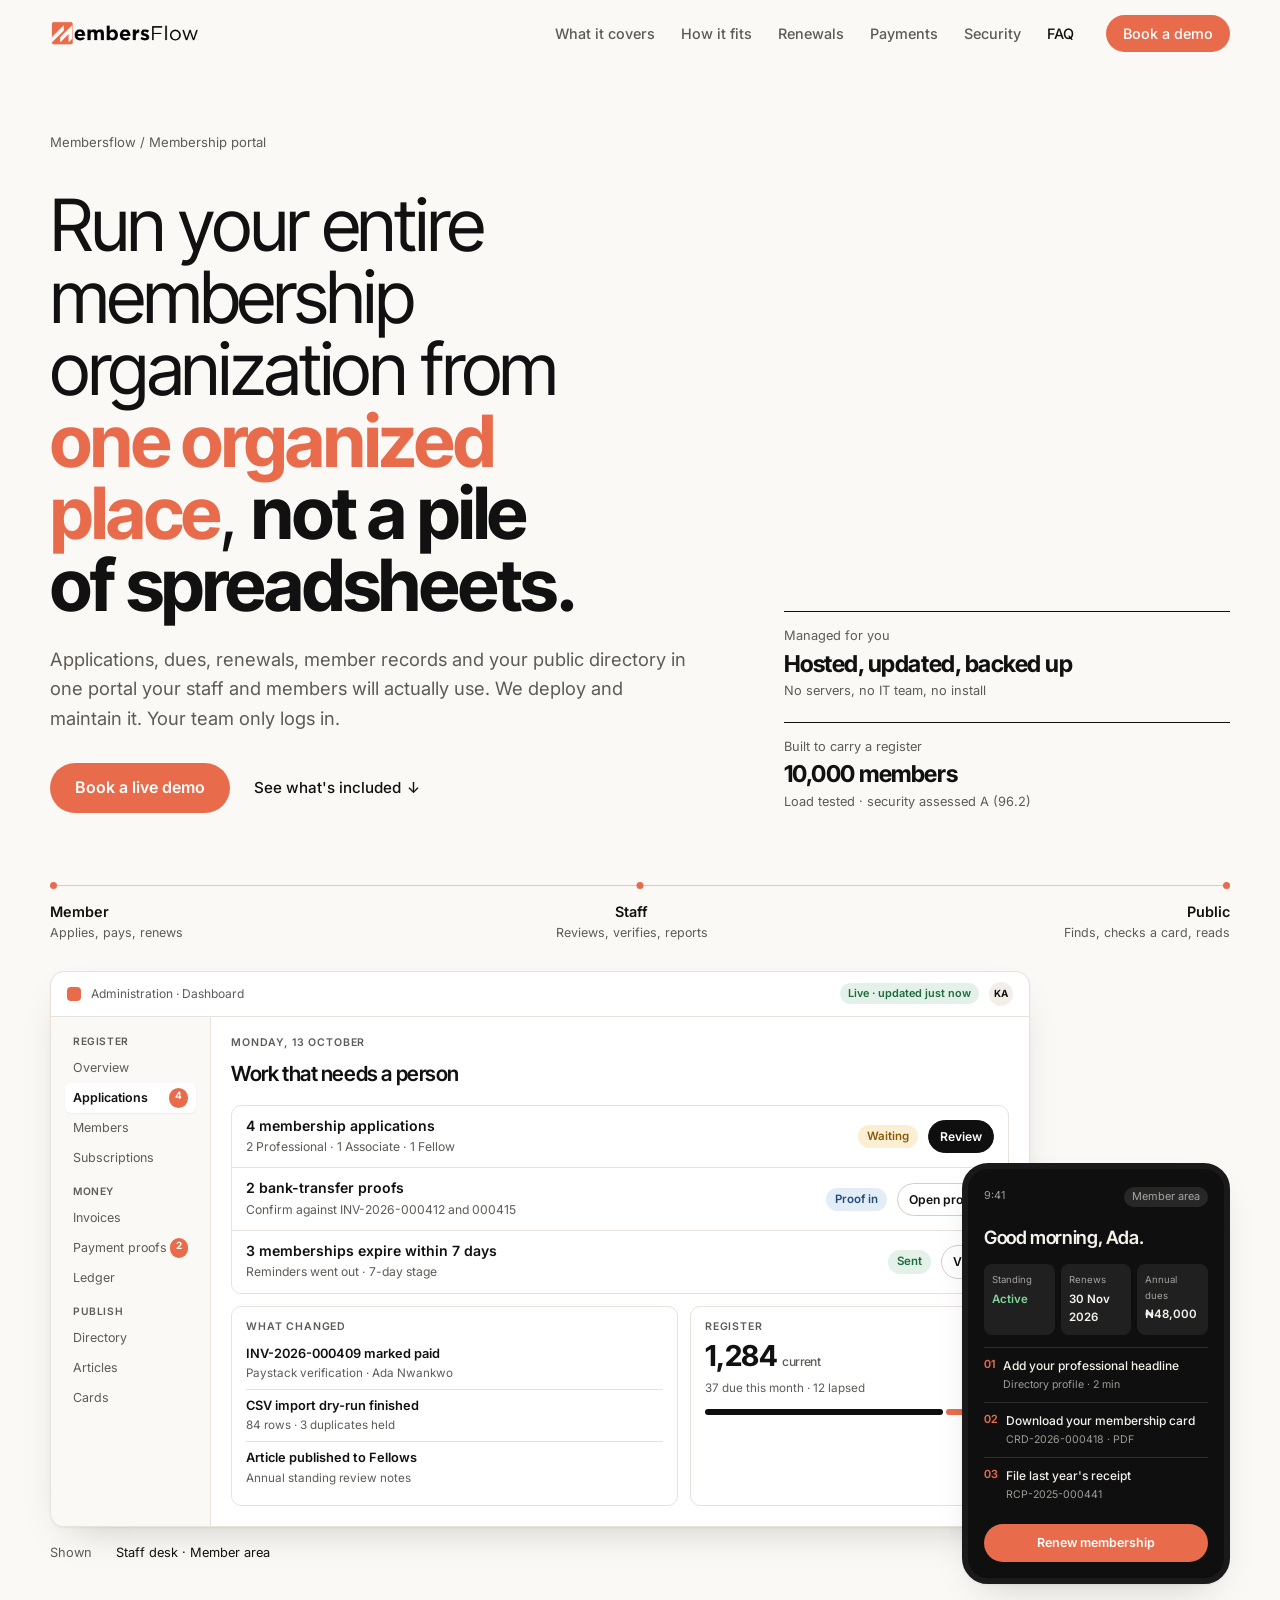
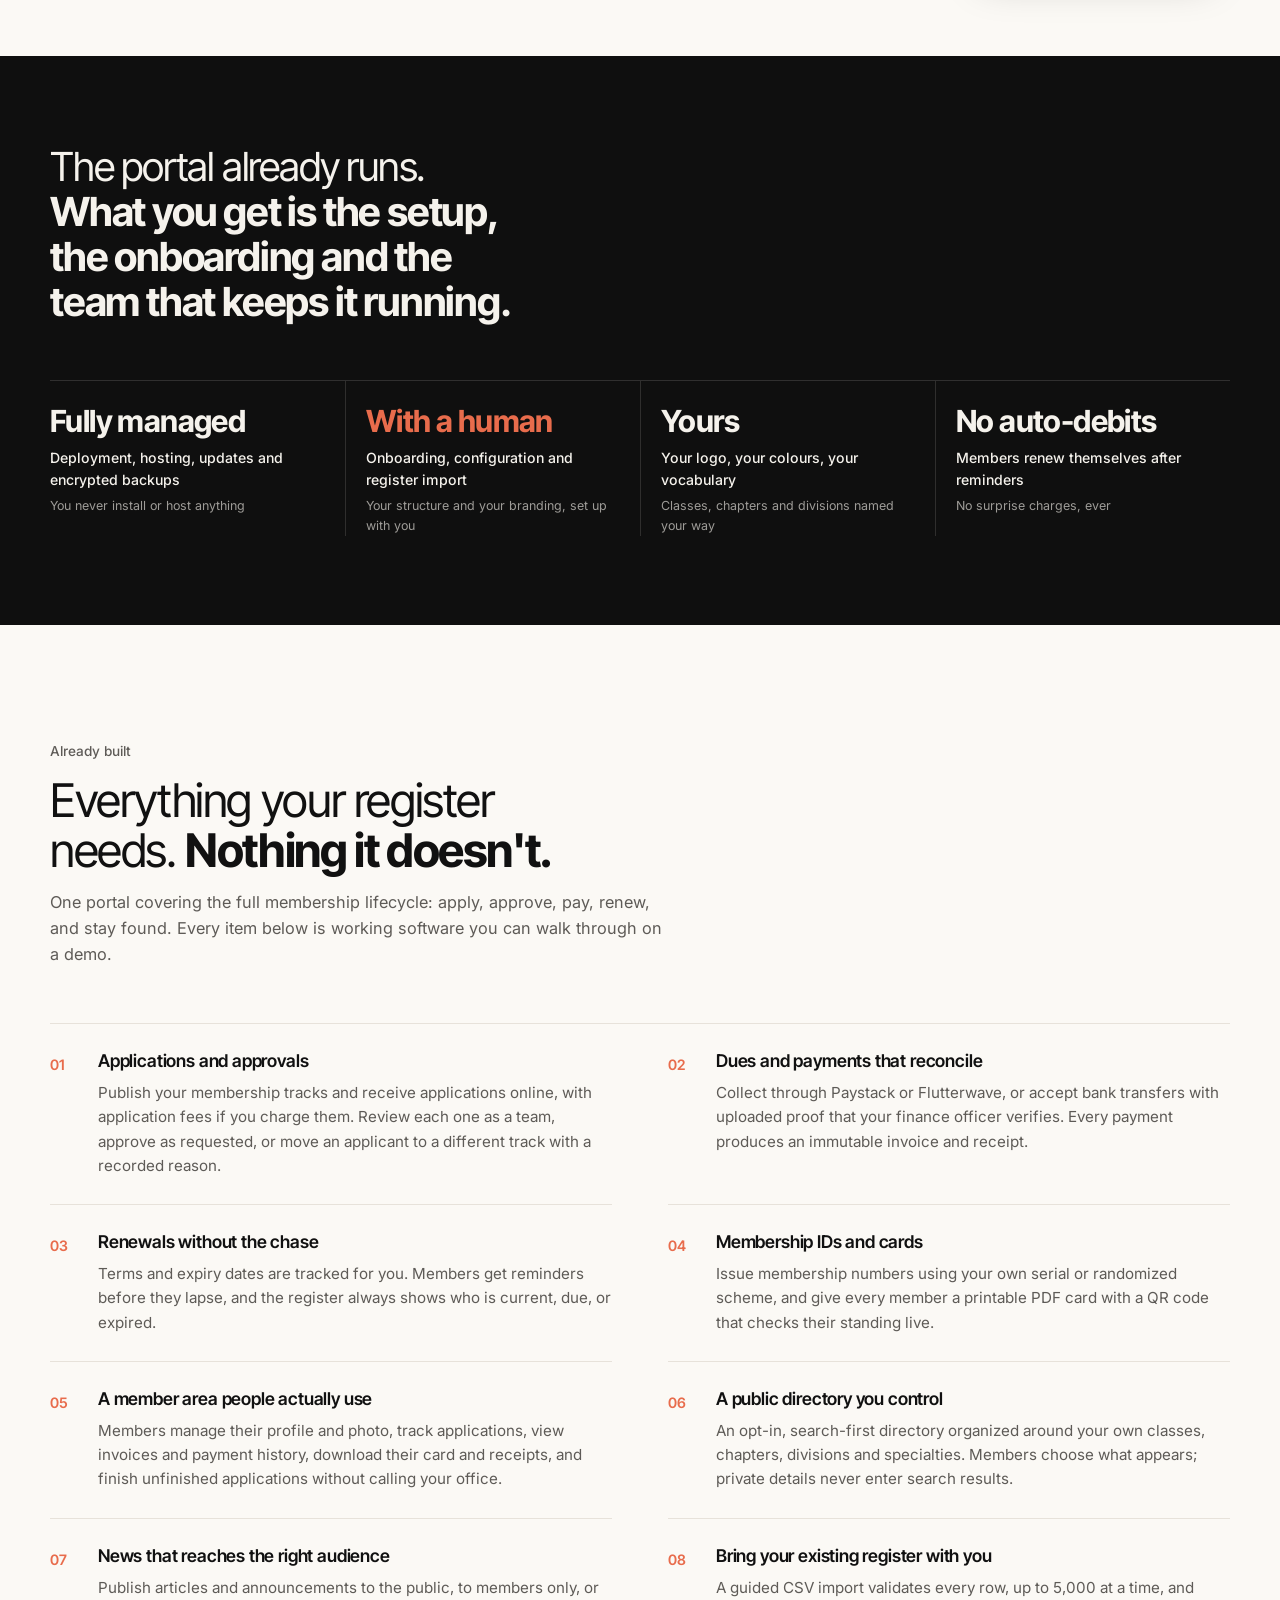
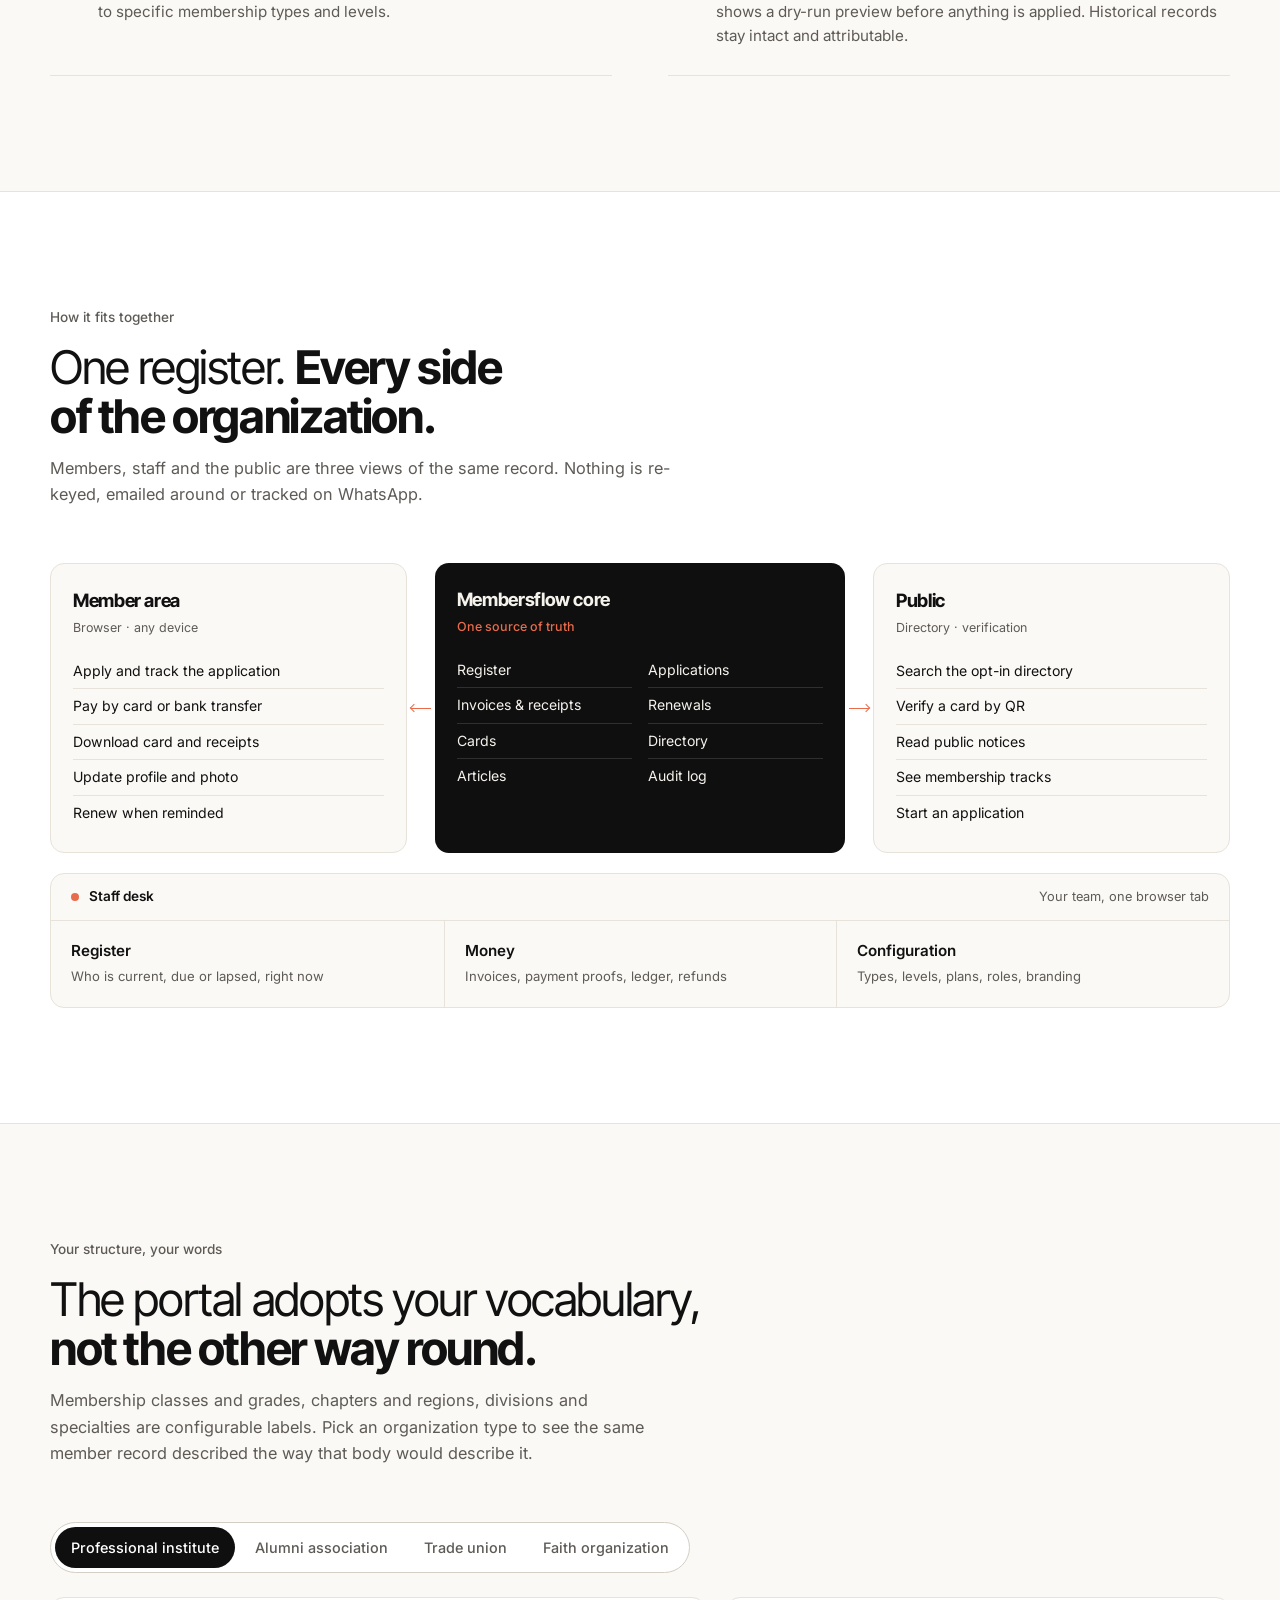
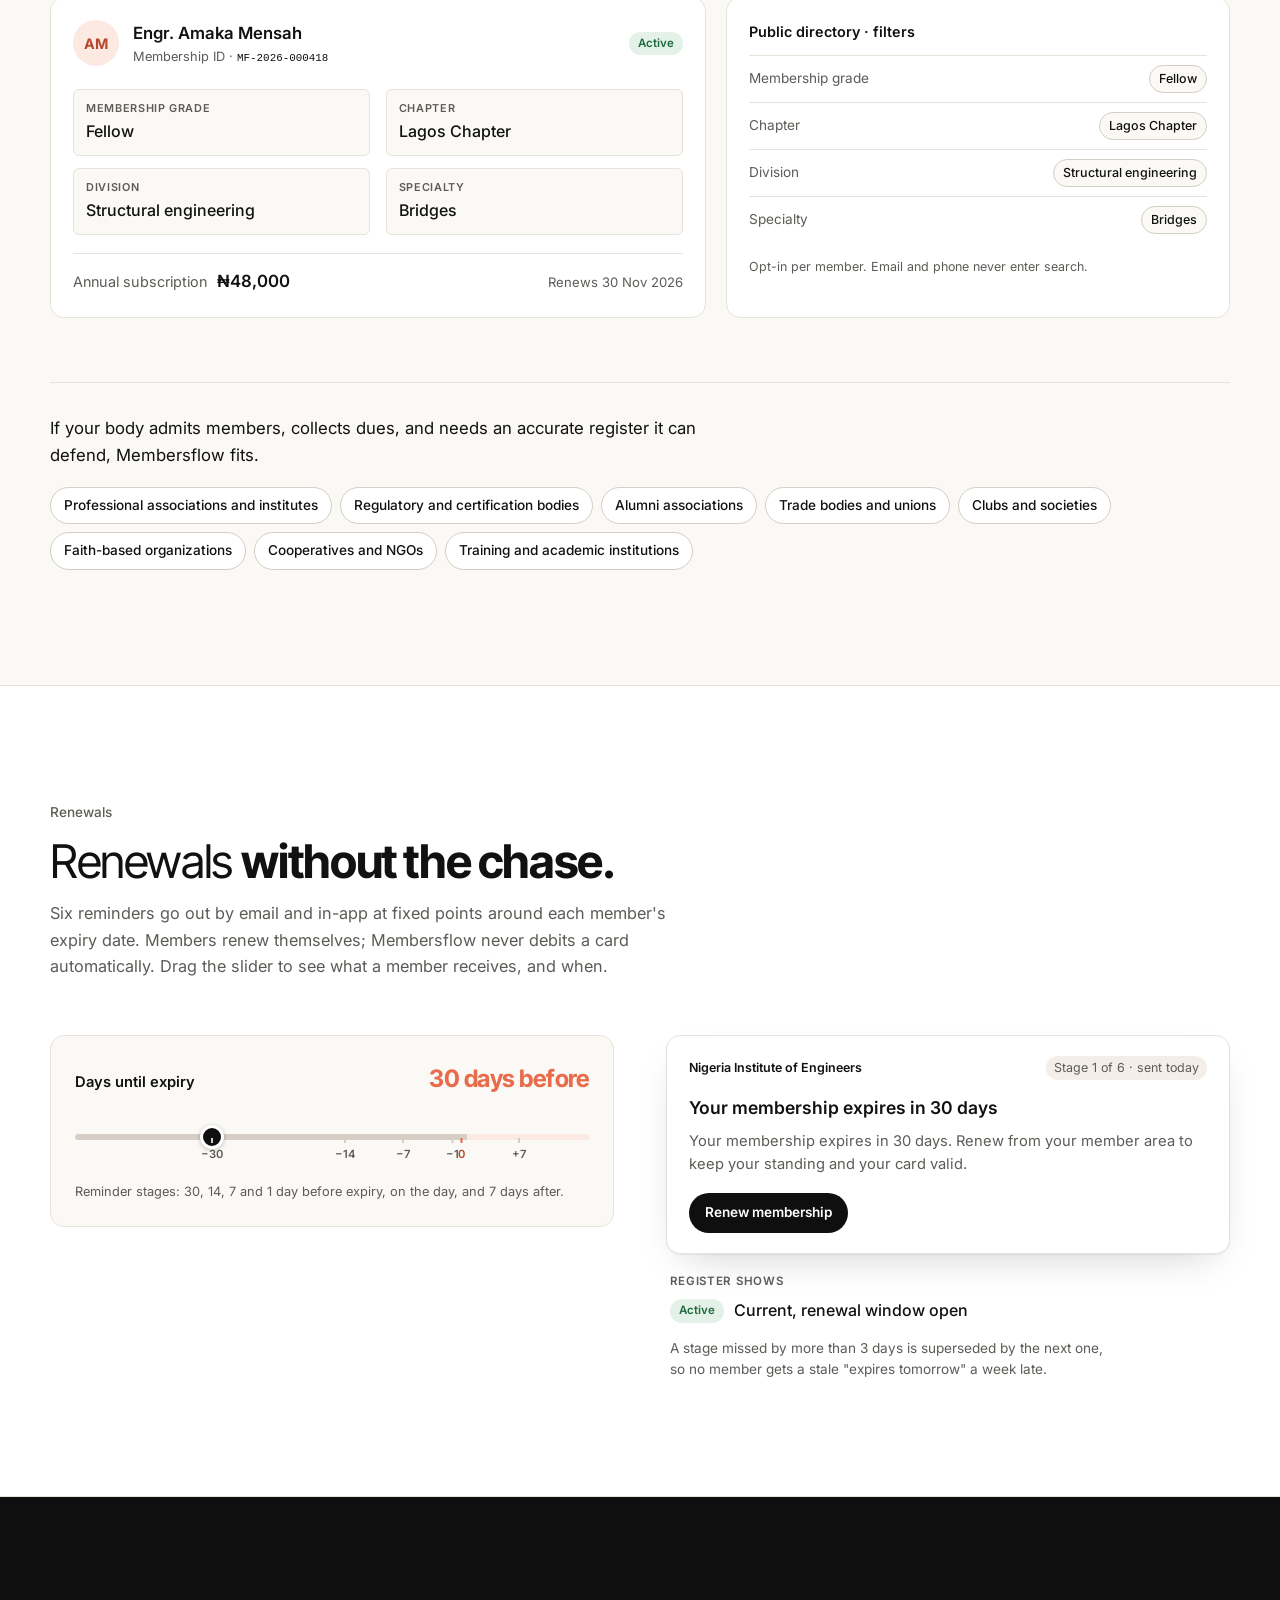
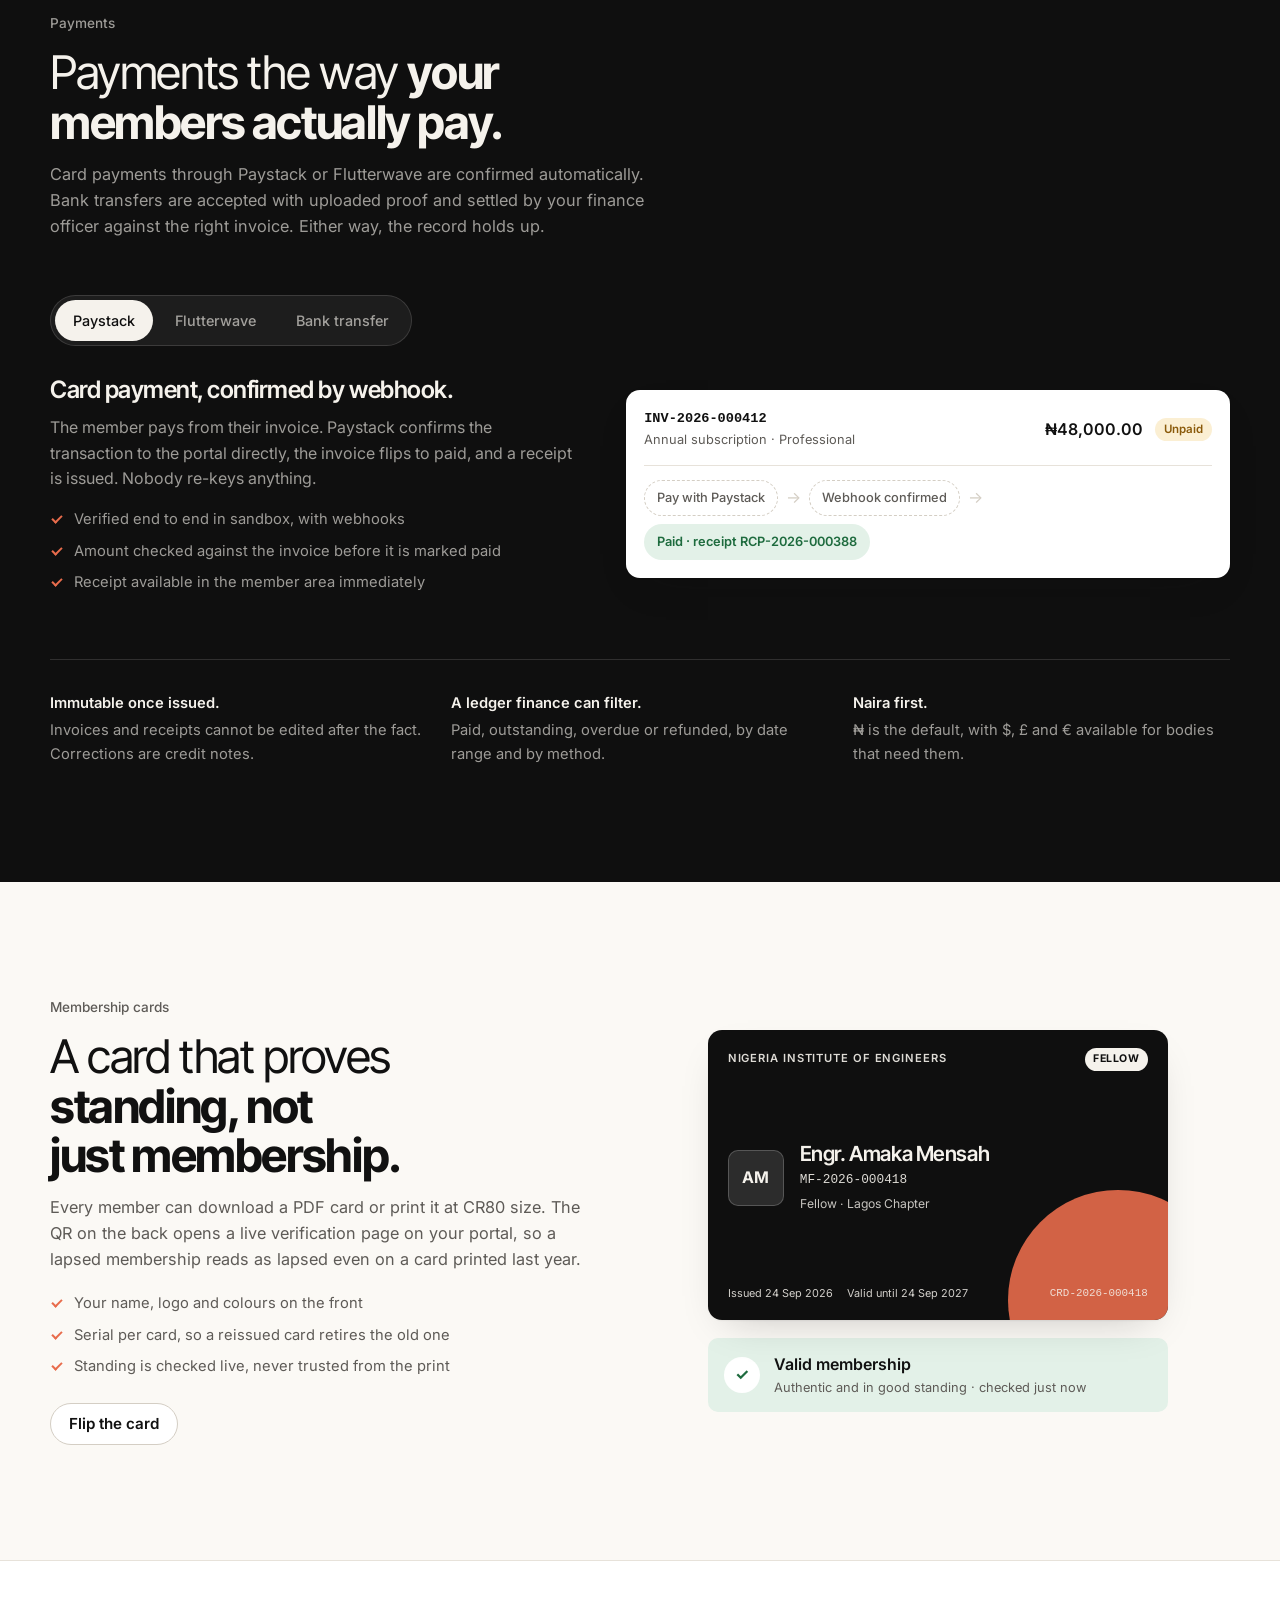
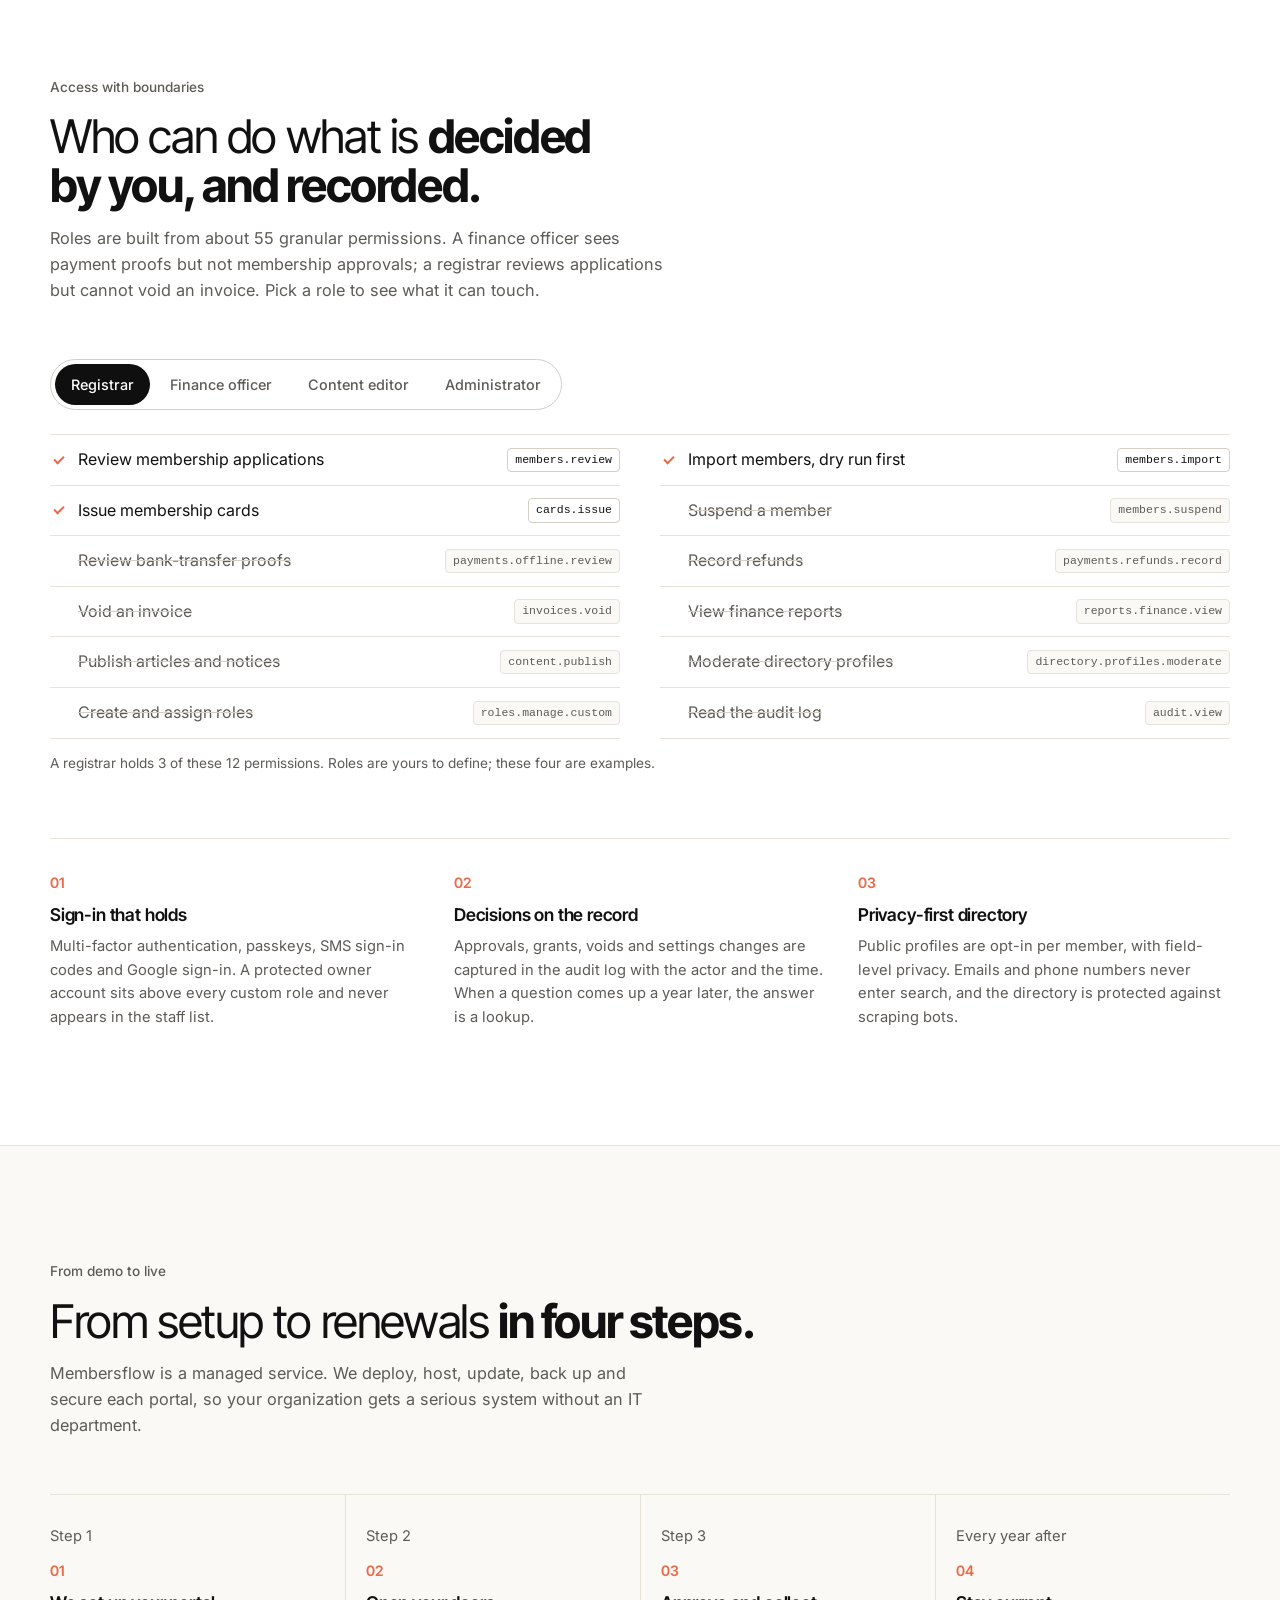
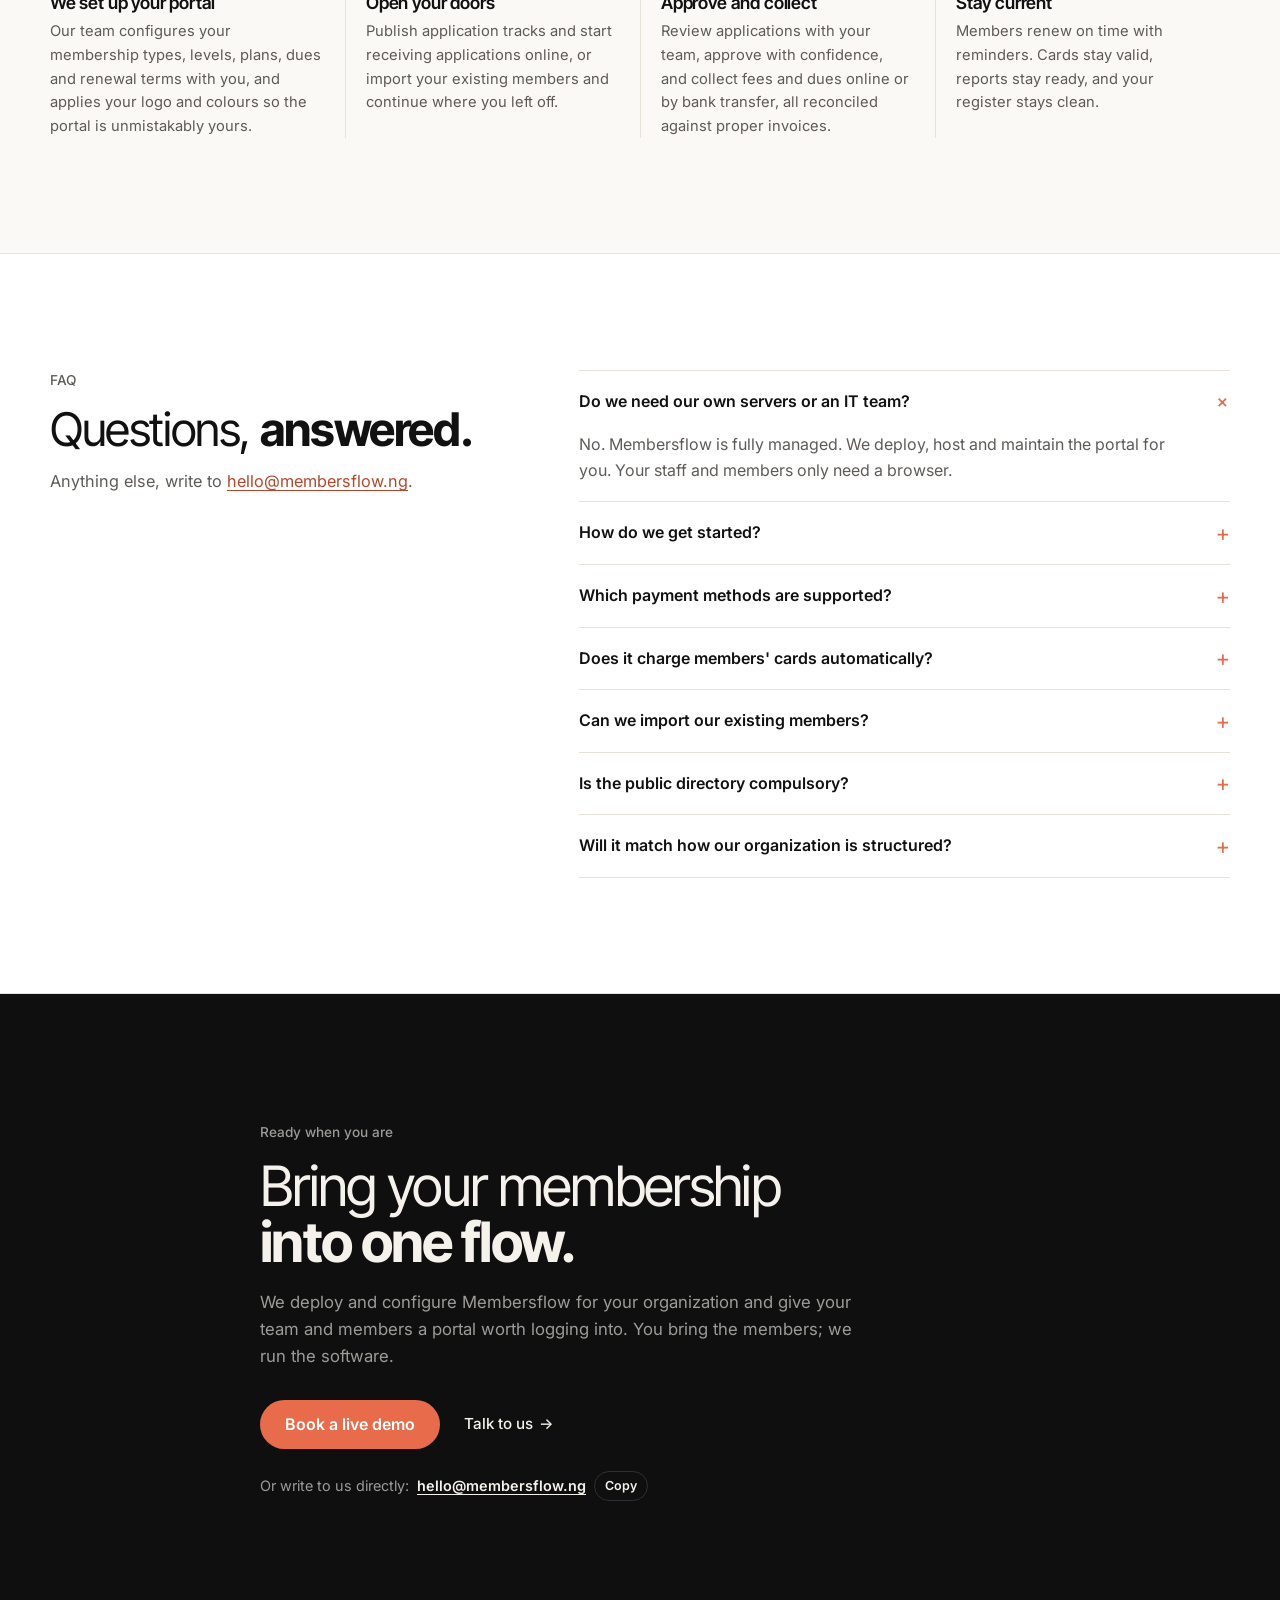
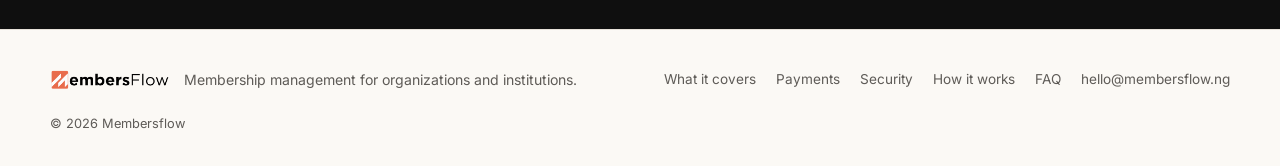
==== index.html @ 62a266e7 "Add SEO layer and fix the demo request contact Switch the contact address to hello@membersflow.ng to" ====
<!DOCTYPE html>
<html lang="en">
<head>
  <meta charset="UTF-8">
  <meta name="viewport" content="width=device-width, initial-scale=1.0">
  <title>Membersflow — Membership management for organizations and institutions</title>
  <meta name="description" content="Membersflow is a fully managed membership portal for professional associations and institutions: applications, dues, renewals, membership cards and a public directory in one place. We deploy and maintain it; your team only logs in.">
  <meta name="theme-color" content="#E86C4C">
  <link rel="canonical" href="https://www.membersflow.ng/">
  <meta name="robots" content="index, follow, max-image-preview:large">

  <meta property="og:type" content="website">
  <meta property="og:site_name" content="Membersflow">
  <meta property="og:locale" content="en_NG">
  <meta property="og:url" content="https://www.membersflow.ng/">
  <meta property="og:title" content="Membersflow — Run your entire membership organization from one organized place">
  <meta property="og:description" content="A fully managed membership portal for associations and institutions: applications, dues, renewals, membership cards and a public directory. We deploy and maintain it; your team only logs in.">
  <meta property="og:image" content="https://www.membersflow.ng/assets/og-image.png">
  <meta property="og:image:width" content="1200">
  <meta property="og:image:height" content="630">
  <meta property="og:image:alt" content="Membersflow — membership management for organizations and institutions">
  <meta name="twitter:card" content="summary_large_image">
  <meta name="twitter:title" content="Membersflow — Run your entire membership organization from one organized place">
  <meta name="twitter:description" content="A fully managed membership portal for associations and institutions: applications, dues, renewals, membership cards and a public directory.">
  <meta name="twitter:image" content="https://www.membersflow.ng/assets/og-image.png">

  <link rel="icon" href="assets/favicon.png" type="image/png">
  <link rel="apple-touch-icon" href="assets/apple-touch-icon.png">
  <link rel="manifest" href="site.webmanifest">

  <script type="application/ld+json">
  {
    "@context": "https://schema.org",
    "@graph": [
      {
        "@type": "Organization",
        "@id": "https://www.membersflow.ng/#organization",
        "name": "Membersflow",
        "url": "https://www.membersflow.ng/",
        "logo": "https://www.membersflow.ng/assets/img/logo-dark.png",
        "email": "hello@membersflow.ng",
        "areaServed": "NG"
      },
      {
        "@type": "WebSite",
        "@id": "https://www.membersflow.ng/#website",
        "url": "https://www.membersflow.ng/",
        "name": "Membersflow",
        "publisher": { "@id": "https://www.membersflow.ng/#organization" }
      },
      {
        "@type": "SoftwareApplication",
        "name": "Membersflow",
        "url": "https://www.membersflow.ng/",
        "applicationCategory": "BusinessApplication",
        "operatingSystem": "Web",
        "description": "A fully managed membership portal for professional associations and institutions: applications and approvals, dues and payments through Paystack, Flutterwave or bank transfer, renewal reminders, printable membership cards with QR verification, and an opt-in public directory.",
        "provider": { "@id": "https://www.membersflow.ng/#organization" },
        "featureList": [
          "Online membership applications and approvals",
          "Dues and payments via Paystack, Flutterwave or verified bank transfer",
          "Immutable invoices and receipts",
          "Renewal reminders at six stages",
          "Printable membership cards with live QR verification",
          "Opt-in public member directory",
          "Role-based access with audit log",
          "CSV import with dry-run preview"
        ]
      },
      {
        "@type": "FAQPage",
        "mainEntity": [
          { "@type": "Question", "name": "Do we need our own servers or an IT team?", "acceptedAnswer": { "@type": "Answer", "text": "No. Membersflow is fully managed. We deploy, host and maintain the portal for you. Your staff and members only need a browser." } },
          { "@type": "Question", "name": "How do we get started?", "acceptedAnswer": { "@type": "Answer", "text": "Book a demo. We walk you through the portal, then configure your membership structure, branding and payment setup, and import your existing register as part of onboarding." } },
          { "@type": "Question", "name": "Which payment methods are supported?", "acceptedAnswer": { "@type": "Answer", "text": "Paystack and Flutterwave for online card payments, plus bank transfer with uploaded proof that your finance team verifies and settles. Manual payments can also be recorded." } },
          { "@type": "Question", "name": "Does it charge members' cards automatically?", "acceptedAnswer": { "@type": "Answer", "text": "No. Renewal is manual by design: members receive reminders and renew themselves. There are no surprise debits." } },
          { "@type": "Question", "name": "Can we import our existing members?", "acceptedAnswer": { "@type": "Answer", "text": "Yes. A guided CSV import validates every row and shows a dry-run preview before anything is applied to your register." } },
          { "@type": "Question", "name": "Is the public directory compulsory?", "acceptedAnswer": { "@type": "Answer", "text": "No. Publication is opt-in per member and configurable by the organization. Many bodies run entirely without a public directory." } },
          { "@type": "Question", "name": "Will it match how our organization is structured?", "acceptedAnswer": { "@type": "Answer", "text": "Yes. Membership classes and grades, chapters and regions, divisions and specialties are all configurable. The system adopts your vocabulary." } }
        ]
      }
    ]
  }
  </script>
  <link rel="preconnect" href="https://fonts.googleapis.com">
  <link rel="preconnect" href="https://fonts.gstatic.com" crossorigin>
  <link href="https://fonts.googleapis.com/css2?family=Inter+Tight:wght@400;500;600;700&family=Inter:wght@400;500;600&display=swap" rel="stylesheet">
  <link rel="stylesheet" href="css/style.css?v=2">
</head>
<body>
  <a class="skip-link" href="#main">Skip to content</a>

  <header class="nav" id="nav">
    <div class="container nav-inner">
      <a class="brand" href="#top" aria-label="Membersflow home">
        <img class="brand-logo" src="assets/img/logo-dark.png" width="150" height="45" alt="Membersflow">
      </a>

      <nav class="nav-links" id="nav-links" aria-label="Primary">
        <a href="#coverage">What it covers</a>
        <a href="#system">How it fits</a>
        <a href="#renewals">Renewals</a>
        <a href="#payments">Payments</a>
        <a href="#access">Security</a>
        <a href="#faq">FAQ</a>
        <a class="btn btn-primary btn-nav js-demo" href="mailto:hello@membersflow.ng?subject=Membersflow%20demo%20request">Book a demo</a>
      </nav>

      <button class="nav-toggle" id="nav-toggle" aria-expanded="false" aria-controls="nav-links" aria-label="Open menu">
        <span></span><span></span>
      </button>
    </div>
  </header>

  <main id="main">

    <!-- ============================== HERO ============================== -->
    <section class="hero" id="top">
      <div class="container">
        <p class="crumb">Membersflow / Membership portal</p>

        <div class="hero-grid">
          <div class="hero-copy">
            <h1 class="display">Run your entire membership organization from <em>one organized place</em>, <strong>not a pile of spreadsheets.</strong></h1>
            <p class="lede">Applications, dues, renewals, member records and your public directory in one portal your staff and members will actually use. We deploy and maintain it. Your team only logs in.</p>
            <div class="hero-actions">
              <a class="btn btn-primary btn-lg js-demo" href="mailto:hello@membersflow.ng?subject=Membersflow%20demo%20request">Book a live demo</a>
              <a class="link-arrow" href="#coverage">See what's included <span aria-hidden="true">↓</span></a>
            </div>
          </div>

          <dl class="hero-stats">
            <div>
              <dt>Managed for you</dt>
              <dd>Hosted, updated, backed up</dd>
              <p>No servers, no IT team, no install</p>
            </div>
            <div>
              <dt>Built to carry a register</dt>
              <dd>10,000 members</dd>
              <p>Load tested · security assessed A (96.2)</p>
            </div>
          </dl>
        </div>

        <ul class="rail" aria-label="Who uses the portal">
          <li><span>Member</span><small>Applies, pays, renews</small></li>
          <li><span>Staff</span><small>Reviews, verifies, reports</small></li>
          <li><span>Public</span><small>Finds, checks a card, reads</small></li>
        </ul>
      </div>

      <!-- Product stage: admin desk + member phone, rebuilt in HTML -->
      <div class="container hero-stage">
        <figure class="desk" aria-label="Example of the administrator action queue">
          <div class="desk-top">
            <span class="desk-mark" aria-hidden="true"></span>
            <span class="desk-crumb">Administration · Dashboard</span>
            <span class="desk-live">Live · updated just now</span>
            <span class="desk-user">KA</span>
          </div>
          <div class="desk-body">
            <aside class="desk-side" aria-hidden="true">
              <p class="desk-side-head">Register</p>
              <ul>
                <li>Overview</li>
                <li class="is-on">Applications <b>4</b></li>
                <li>Members</li>
                <li>Subscriptions</li>
              </ul>
              <p class="desk-side-head">Money</p>
              <ul>
                <li>Invoices</li>
                <li>Payment proofs <b>2</b></li>
                <li>Ledger</li>
              </ul>
              <p class="desk-side-head">Publish</p>
              <ul>
                <li>Directory</li>
                <li>Articles</li>
                <li>Cards</li>
              </ul>
            </aside>

            <div class="desk-main">
              <p class="desk-eyebrow">Monday, 13 October</p>
              <h2 class="desk-title">Work that needs a person</h2>

              <div class="queue">
                <div class="queue-row">
                  <div>
                    <p class="queue-head">4 membership applications</p>
                    <p class="queue-sub">2 Professional · 1 Associate · 1 Fellow</p>
                  </div>
                  <span class="pill pill-wait">Waiting</span>
                  <span class="queue-btn queue-btn-solid">Review</span>
                </div>
                <div class="queue-row">
                  <div>
                    <p class="queue-head">2 bank-transfer proofs</p>
                    <p class="queue-sub">Confirm against INV-2026-000412 and 000415</p>
                  </div>
                  <span class="pill pill-proof">Proof in</span>
                  <span class="queue-btn">Open proofs</span>
                </div>
                <div class="queue-row">
                  <div>
                    <p class="queue-head">3 memberships expire within 7 days</p>
                    <p class="queue-sub">Reminders went out · 7-day stage</p>
                  </div>
                  <span class="pill pill-ok">Sent</span>
                  <span class="queue-btn">View</span>
                </div>
              </div>

              <div class="desk-split">
                <div class="desk-card">
                  <p class="desk-eyebrow">What changed</p>
                  <ul class="desk-list">
                    <li><strong>INV-2026-000409 marked paid</strong><span>Paystack verification · Ada Nwankwo</span></li>
                    <li><strong>CSV import dry-run finished</strong><span>84 rows · 3 duplicates held</span></li>
                    <li><strong>Article published to Fellows</strong><span>Annual standing review notes</span></li>
                  </ul>
                </div>
                <div class="desk-card">
                  <p class="desk-eyebrow">Register</p>
                  <p class="desk-stat">1,284 <small>current</small></p>
                  <p class="desk-stat-sub">37 due this month · 12 lapsed</p>
                  <div class="desk-bar" aria-hidden="true"><span style="width:84%"></span><span style="width:9%"></span><span style="width:7%"></span></div>
                </div>
              </div>
            </div>
          </div>
        </figure>

        <figure class="phone" aria-label="Example of the member area on a phone">
          <div class="phone-top"><span>9:41</span><span class="phone-pill">Member area</span></div>
          <p class="phone-hi">Good morning, Ada.</p>
          <div class="phone-status">
            <div><small>Standing</small><strong class="is-ok">Active</strong></div>
            <div><small>Renews</small><strong>30 Nov 2026</strong></div>
            <div><small>Annual dues</small><strong>₦48,000</strong></div>
          </div>
          <ul class="phone-list">
            <li><span>01</span>Add your professional headline <small>Directory profile · 2 min</small></li>
            <li><span>02</span>Download your membership card <small>CRD-2026-000418 · PDF</small></li>
            <li><span>03</span>File last year's receipt <small>RCP-2025-000441</small></li>
          </ul>
          <span class="phone-cta">Renew membership</span>
        </figure>

        <p class="stage-caption"><span>Shown</span> Staff desk · Member area <em>Same portal, two views</em></p>
      </div>
    </section>

    <!-- ============================== BAND ============================== -->
    <section class="band" aria-label="What you are buying">
      <div class="container">
        <h2 class="band-title">The portal already runs. <strong>What you get is the setup, the onboarding and the team that keeps it running.</strong></h2>
        <ul class="band-stats">
          <li><strong>Fully managed</strong><span>Deployment, hosting, updates and encrypted backups</span><small>You never install or host anything</small></li>
          <li><strong class="is-accent">With a human</strong><span>Onboarding, configuration and register import</span><small>Your structure and your branding, set up with you</small></li>
          <li><strong>Yours</strong><span>Your logo, your colours, your vocabulary</span><small>Classes, chapters and divisions named your way</small></li>
          <li><strong>No auto-debits</strong><span>Members renew themselves after reminders</span><small>No surprise charges, ever</small></li>
        </ul>
      </div>
    </section>

    <!-- ============================== COVERAGE ============================== -->
    <section class="section" id="coverage">
      <div class="container">
        <div class="section-head">
          <p class="eyebrow">Already built</p>
          <h2 class="h2">Everything your register needs. <strong>Nothing it doesn't.</strong></h2>
          <p class="section-intro">One portal covering the full membership lifecycle: apply, approve, pay, renew, and stay found. Every item below is working software you can walk through on a demo.</p>
        </div>

        <ol class="coverage-list">
          <li>
            <h3>Applications and approvals</h3>
            <p>Publish your membership tracks and receive applications online, with application fees if you charge them. Review each one as a team, approve as requested, or move an applicant to a different track with a recorded reason.</p>
          </li>
          <li>
            <h3>Dues and payments that reconcile</h3>
            <p>Collect through Paystack or Flutterwave, or accept bank transfers with uploaded proof that your finance officer verifies. Every payment produces an immutable invoice and receipt.</p>
          </li>
          <li>
            <h3>Renewals without the chase</h3>
            <p>Terms and expiry dates are tracked for you. Members get reminders before they lapse, and the register always shows who is current, due, or expired.</p>
          </li>
          <li>
            <h3>Membership IDs and cards</h3>
            <p>Issue membership numbers using your own serial or randomized scheme, and give every member a printable PDF card with a QR code that checks their standing live.</p>
          </li>
          <li>
            <h3>A member area people actually use</h3>
            <p>Members manage their profile and photo, track applications, view invoices and payment history, download their card and receipts, and finish unfinished applications without calling your office.</p>
          </li>
          <li>
            <h3>A public directory you control</h3>
            <p>An opt-in, search-first directory organized around your own classes, chapters, divisions and specialties. Members choose what appears; private details never enter search results.</p>
          </li>
          <li>
            <h3>News that reaches the right audience</h3>
            <p>Publish articles and announcements to the public, to members only, or to specific membership types and levels.</p>
          </li>
          <li>
            <h3>Bring your existing register with you</h3>
            <p>A guided CSV import validates every row, up to 5,000 at a time, and shows a dry-run preview before anything is applied. Historical records stay intact and attributable.</p>
          </li>
        </ol>
      </div>
    </section>

    <!-- ============================== SYSTEM ============================== -->
    <section class="section section-tint" id="system">
      <div class="container">
        <div class="section-head">
          <p class="eyebrow">How it fits together</p>
          <h2 class="h2">One register. <strong>Every side of the organization.</strong></h2>
          <p class="section-intro">Members, staff and the public are three views of the same record. Nothing is re-keyed, emailed around or tracked on WhatsApp.</p>
        </div>

        <div class="sys">
          <div class="sys-card">
            <p class="sys-label">Member area</p>
            <p class="sys-sub">Browser · any device</p>
            <ul>
              <li>Apply and track the application</li>
              <li>Pay by card or bank transfer</li>
              <li>Download card and receipts</li>
              <li>Update profile and photo</li>
              <li>Renew when reminded</li>
            </ul>
          </div>
          <span class="sys-arrow" aria-hidden="true"></span>
          <div class="sys-core">
            <p class="sys-label">Membersflow core</p>
            <p class="sys-sub">One source of truth</p>
            <ul>
              <li>Register</li><li>Applications</li>
              <li>Invoices &amp; receipts</li><li>Renewals</li>
              <li>Cards</li><li>Directory</li>
              <li>Articles</li><li>Audit log</li>
            </ul>
          </div>
          <span class="sys-arrow" aria-hidden="true"></span>
          <div class="sys-card">
            <p class="sys-label">Public</p>
            <p class="sys-sub">Directory · verification</p>
            <ul>
              <li>Search the opt-in directory</li>
              <li>Verify a card by QR</li>
              <li>Read public notices</li>
              <li>See membership tracks</li>
              <li>Start an application</li>
            </ul>
          </div>
        </div>

        <div class="sys-admin">
          <p class="sys-admin-head"><span class="dot" aria-hidden="true"></span>Staff desk <em>Your team, one browser tab</em></p>
          <div class="sys-admin-grid">
            <div><strong>Register</strong><span>Who is current, due or lapsed, right now</span></div>
            <div><strong>Money</strong><span>Invoices, payment proofs, ledger, refunds</span></div>
            <div><strong>Configuration</strong><span>Types, levels, plans, roles, branding</span></div>
          </div>
        </div>
      </div>
    </section>

    <!-- ============================== VOCABULARY ============================== -->
    <section class="section" id="structure">
      <div class="container">
        <div class="section-head">
          <p class="eyebrow">Your structure, your words</p>
          <h2 class="h2">The portal adopts your vocabulary, <strong>not the other way round.</strong></h2>
          <p class="section-intro">Membership classes and grades, chapters and regions, divisions and specialties are configurable labels. Pick an organization type to see the same member record described the way that body would describe it.</p>
        </div>

        <div class="vocab" id="vocab">
          <div class="seg" role="group" aria-label="Organization type">
            <button class="seg-btn" type="button" data-vocab="institute" aria-pressed="true">Professional institute</button>
            <button class="seg-btn" type="button" data-vocab="alumni" aria-pressed="false">Alumni association</button>
            <button class="seg-btn" type="button" data-vocab="union" aria-pressed="false">Trade union</button>
            <button class="seg-btn" type="button" data-vocab="faith" aria-pressed="false">Faith organization</button>
          </div>

          <div class="vocab-stage" aria-live="polite">
            <div class="record">
              <div class="record-top">
                <span class="avatar" data-v="initials">AM</span>
                <div>
                  <p class="record-name" data-v="name">Engr. Amaka Mensah</p>
                  <p class="record-id"><span data-v="idLabel">Membership ID</span> · <code data-v="id">MF-2026-000418</code></p>
                </div>
                <span class="pill pill-ok">Active</span>
              </div>
              <dl class="record-fields">
                <div><dt data-v="classLabel">Membership grade</dt><dd data-v="classValue">Fellow</dd></div>
                <div><dt data-v="chapterLabel">Chapter</dt><dd data-v="chapterValue">Lagos Chapter</dd></div>
                <div><dt data-v="divisionLabel">Division</dt><dd data-v="divisionValue">Structural engineering</dd></div>
                <div><dt data-v="specialtyLabel">Specialty</dt><dd data-v="specialtyValue">Bridges</dd></div>
              </dl>
              <div class="record-foot">
                <span data-v="duesLabel">Annual subscription</span>
                <strong data-v="duesValue">₦48,000</strong>
                <span class="record-renew">Renews <span data-v="renews">30 Nov 2026</span></span>
              </div>
            </div>

            <div class="dir">
              <p class="dir-title">Public directory · filters</p>
              <div class="dir-filter"><span data-v="classLabel">Membership grade</span><span class="dir-chip" data-v="classValue">Fellow</span></div>
              <div class="dir-filter"><span data-v="chapterLabel">Chapter</span><span class="dir-chip" data-v="chapterValue">Lagos Chapter</span></div>
              <div class="dir-filter"><span data-v="divisionLabel">Division</span><span class="dir-chip" data-v="divisionValue">Structural engineering</span></div>
              <div class="dir-filter"><span data-v="specialtyLabel">Specialty</span><span class="dir-chip" data-v="specialtyValue">Bridges</span></div>
              <p class="dir-note">Opt-in per <span data-v="memberWord">member</span>. Email and phone never enter search.</p>
            </div>
          </div>
        </div>

        <div class="audiences">
          <p class="audiences-lead">If your body admits members, collects dues, and needs an accurate register it can defend, Membersflow fits.</p>
          <ul class="chips">
            <li>Professional associations and institutes</li>
            <li>Regulatory and certification bodies</li>
            <li>Alumni associations</li>
            <li>Trade bodies and unions</li>
            <li>Clubs and societies</li>
            <li>Faith-based organizations</li>
            <li>Cooperatives and NGOs</li>
            <li>Training and academic institutions</li>
          </ul>
        </div>
      </div>
    </section>

    <!-- ============================== RENEWALS ============================== -->
    <section class="section section-tint" id="renewals">
      <div class="container">
        <div class="section-head">
          <p class="eyebrow">Renewals</p>
          <h2 class="h2">Renewals <strong>without the chase.</strong></h2>
          <p class="section-intro">Six reminders go out by email and in-app at fixed points around each member's expiry date. Members renew themselves; Membersflow never debits a card automatically. Drag the slider to see what a member receives, and when.</p>
        </div>

        <div class="renew" id="renew">
          <div class="renew-controls">
            <label class="renew-label" for="renew-range">
              <span>Days until expiry</span>
              <output id="renew-out" for="renew-range">30 days before</output>
            </label>
            <div class="renew-track-wrap">
              <input class="renew-range" id="renew-range" type="range" min="-45" max="14" step="1" value="-30" aria-describedby="renew-help">
              <ol class="renew-marks" aria-hidden="true">
                <li style="--pos: -30">−30</li>
                <li style="--pos: -14">−14</li>
                <li style="--pos: -7">−7</li>
                <li style="--pos: -1" class="is-minus-one">−1</li>
                <li style="--pos: 0" class="is-expiry">0</li>
                <li style="--pos: 7">+7</li>
              </ol>
            </div>
            <p class="renew-help" id="renew-help">Reminder stages: 30, 14, 7 and 1 day before expiry, on the day, and 7 days after.</p>
          </div>

          <div class="renew-stage">
            <div class="mail" id="renew-mail">
              <div class="mail-head">
                <span class="mail-from">Nigeria Institute of Engineers</span>
                <span class="mail-stage" id="renew-stagename">Stage 1 of 6</span>
              </div>
              <p class="mail-subject" id="renew-subject">Your membership expires in 30 days</p>
              <p class="mail-body" id="renew-body">Your membership expires in 30 days. Renew from your member area to keep your standing and your card valid.</p>
              <span class="mail-cta">Renew membership</span>
            </div>
            <div class="renew-status">
              <p class="eyebrow-sm">Register shows</p>
              <p class="status-line"><span class="pill" id="renew-pill">Active</span> <span id="renew-statustext">Current, renewal window open</span></p>
              <p class="renew-fine">A stage missed by more than 3 days is superseded by the next one, so no member gets a stale "expires tomorrow" a week late.</p>
            </div>
          </div>
        </div>
      </div>
    </section>

    <!-- ============================== PAYMENTS ============================== -->
    <section class="section section-dark" id="payments">
      <div class="container">
        <div class="section-head">
          <p class="eyebrow">Payments</p>
          <h2 class="h2">Payments the way <strong>your members actually pay.</strong></h2>
          <p class="section-intro">Card payments through Paystack or Flutterwave are confirmed automatically. Bank transfers are accepted with uploaded proof and settled by your finance officer against the right invoice. Either way, the record holds up.</p>
        </div>

        <div class="pay" id="pay">
          <div class="tabs" role="tablist" aria-label="Payment method">
            <button class="tab" role="tab" id="tab-paystack" aria-selected="true" aria-controls="panel-paystack" type="button">Paystack</button>
            <button class="tab" role="tab" id="tab-flutterwave" aria-selected="false" aria-controls="panel-flutterwave" type="button" tabindex="-1">Flutterwave</button>
            <button class="tab" role="tab" id="tab-bank" aria-selected="false" aria-controls="panel-bank" type="button" tabindex="-1">Bank transfer</button>
          </div>

          <div class="pay-panel" role="tabpanel" id="panel-paystack" aria-labelledby="tab-paystack">
            <div class="pay-copy">
              <h3>Card payment, confirmed by webhook.</h3>
              <p>The member pays from their invoice. Paystack confirms the transaction to the portal directly, the invoice flips to paid, and a receipt is issued. Nobody re-keys anything.</p>
              <ul class="ticks">
                <li>Verified end to end in sandbox, with webhooks</li>
                <li>Amount checked against the invoice before it is marked paid</li>
                <li>Receipt available in the member area immediately</li>
              </ul>
            </div>
            <div class="invoice-ui">
              <div class="invoice-row">
                <div><code>INV-2026-000412</code><span>Annual subscription · Professional</span></div>
                <strong>₦48,000.00</strong>
                <span class="pill pill-wait">Unpaid</span>
              </div>
              <div class="invoice-flow">
                <span class="flow-step is-done">Pay with Paystack</span>
                <span class="flow-arrow" aria-hidden="true">→</span>
                <span class="flow-step is-done">Webhook confirmed</span>
                <span class="flow-arrow" aria-hidden="true">→</span>
                <span class="flow-step is-now">Paid · receipt RCP-2026-000388</span>
              </div>
            </div>
          </div>

          <div class="pay-panel" role="tabpanel" id="panel-flutterwave" aria-labelledby="tab-flutterwave" hidden>
            <div class="pay-copy">
              <h3>Same flow, second provider.</h3>
              <p>Organizations that already bank with a Flutterwave-connected account keep it. Flutterwave v3 is wired exactly like Paystack: the member pays, the gateway confirms, the invoice closes.</p>
              <ul class="ticks">
                <li>Run one provider or both; members see whichever you enable</li>
                <li>Gateway settings live behind the <code>payments.settings.manage</code> permission</li>
                <li>Refunds and credit notes are recorded against the original invoice</li>
              </ul>
            </div>
            <div class="invoice-ui">
              <div class="invoice-row">
                <div><code>INV-2026-000415</code><span>Application fee · Associate</span></div>
                <strong>₦5,000.00</strong>
                <span class="pill pill-wait">Unpaid</span>
              </div>
              <div class="invoice-flow">
                <span class="flow-step is-done">Pay with Flutterwave</span>
                <span class="flow-arrow" aria-hidden="true">→</span>
                <span class="flow-step is-done">Webhook confirmed</span>
                <span class="flow-arrow" aria-hidden="true">→</span>
                <span class="flow-step is-now">Paid · receipt issued</span>
              </div>
            </div>
          </div>

          <div class="pay-panel" role="tabpanel" id="panel-bank" aria-labelledby="tab-bank" hidden>
            <div class="pay-copy">
              <h3>Some members will always prefer the bank.</h3>
              <p>The portal shows your current account details, so stale instructions on an old PDF stop circulating. The member uploads proof; your finance officer confirms it against the bank statement before anything is marked paid.</p>
              <ul class="ticks">
                <li>Proof as JPEG, PNG or PDF, stored privately, never public</li>
                <li>"Confirm, do not mark paid from the upload alone" is the rule in the UI</li>
                <li>Who verified it, and when, stays on the record</li>
              </ul>
            </div>
            <div class="invoice-ui">
              <div class="invoice-row">
                <div><code>INV-2026-000402</code><span>Annual subscription · Fellow</span></div>
                <strong>₦96,000.00</strong>
                <span class="pill pill-proof">Proof in</span>
              </div>
              <ol class="bank-steps">
                <li><span>1</span>Member transfers to the account shown on the invoice</li>
                <li><span>2</span>Member uploads the transfer slip from their member area</li>
                <li><span>3</span>Finance officer compares it with the bank statement</li>
                <li class="is-now"><span>4</span>Invoice marked paid · receipt issued · verifier recorded</li>
              </ol>
            </div>
          </div>
        </div>

        <ul class="pay-facts">
          <li><strong>Immutable once issued.</strong> Invoices and receipts cannot be edited after the fact. Corrections are credit notes.</li>
          <li><strong>A ledger finance can filter.</strong> Paid, outstanding, overdue or refunded, by date range and by method.</li>
          <li><strong>Naira first.</strong> ₦ is the default, with $, £ and € available for bodies that need them.</li>
        </ul>
      </div>
    </section>

    <!-- ============================== CARD ============================== -->
    <section class="section" id="cards">
      <div class="container card-grid">
        <div class="card-copy">
          <p class="eyebrow">Membership cards</p>
          <h2 class="h2">A card that proves <strong>standing, not just membership.</strong></h2>
          <p class="section-intro">Every member can download a PDF card or print it at CR80 size. The QR on the back opens a live verification page on your portal, so a lapsed membership reads as lapsed even on a card printed last year.</p>
          <ul class="ticks ticks-ink">
            <li>Your name, logo and colours on the front</li>
            <li>Serial per card, so a reissued card retires the old one</li>
            <li>Standing is checked live, never trusted from the print</li>
          </ul>
          <button class="btn btn-secondary" type="button" id="card-flip-btn" aria-pressed="false">Flip the card</button>
        </div>

        <div class="card-stage">
          <div class="mcard" id="mcard" tabindex="0" role="img" aria-label="Example membership card. Front shows the organization, member name and validity. Back shows a QR code for live verification.">
            <div class="mcard-inner">
              <div class="mcard-face mcard-front">
                <div class="mcard-row">
                  <span class="mcard-org">Nigeria Institute of Engineers</span>
                  <span class="mcard-grade">Fellow</span>
                </div>
                <div class="mcard-mid">
                  <span class="mcard-photo" aria-hidden="true">AM</span>
                  <div>
                    <p class="mcard-name">Engr. Amaka Mensah</p>
                    <p class="mcard-id">MF-2026-000418</p>
                    <p class="mcard-sub">Fellow · Lagos Chapter</p>
                  </div>
                </div>
                <div class="mcard-foot">
                  <span>Issued 24 Sep 2026</span>
                  <span>Valid until 24 Sep 2027</span>
                  <span class="mcard-serial">CRD-2026-000418</span>
                </div>
              </div>
              <div class="mcard-face mcard-back">
                <div class="mcard-row">
                  <span class="mcard-org">Official verification</span>
                  <span class="mcard-grade mcard-grade-soft">Authoritative</span>
                </div>
                <div class="mcard-mid">
                  <svg class="mcard-qr" id="mcard-qr" viewBox="0 0 25 25" aria-hidden="true"></svg>
                  <div>
                    <p class="mcard-name mcard-name-sm">Scan to verify validity online.</p>
                    <p class="mcard-sub">Property of Nigeria Institute of Engineers. Non-transferable. Online status is authoritative.</p>
                  </div>
                </div>
                <div class="mcard-foot">
                  <span class="mcard-serial">CRD-2026-000418</span>
                  <span>Issue #1 · v2</span>
                </div>
              </div>
            </div>
          </div>

          <div class="verify">
            <span class="verify-check" aria-hidden="true">✓</span>
            <div>
              <p class="verify-title">Valid membership</p>
              <p class="verify-sub">Authentic and in good standing · checked just now</p>
            </div>
          </div>
        </div>
      </div>
    </section>

    <!-- ============================== ACCESS ============================== -->
    <section class="section section-tint" id="access">
      <div class="container">
        <div class="section-head">
          <p class="eyebrow">Access with boundaries</p>
          <h2 class="h2">Who can do what is <strong>decided by you, and recorded.</strong></h2>
          <p class="section-intro">Roles are built from about 55 granular permissions. A finance officer sees payment proofs but not membership approvals; a registrar reviews applications but cannot void an invoice. Pick a role to see what it can touch.</p>
        </div>

        <div class="roles" id="roles">
          <div class="seg" role="group" aria-label="Role">
            <button class="seg-btn" type="button" data-role="registrar" aria-pressed="true">Registrar</button>
            <button class="seg-btn" type="button" data-role="finance" aria-pressed="false">Finance officer</button>
            <button class="seg-btn" type="button" data-role="editor" aria-pressed="false">Content editor</button>
            <button class="seg-btn" type="button" data-role="admin" aria-pressed="false">Administrator</button>
          </div>

          <ul class="perm-list" id="perm-list" aria-live="polite">
            <li data-roles="registrar admin"><span class="perm-name">Review membership applications</span><code>members.review</code></li>
            <li data-roles="registrar admin"><span class="perm-name">Import members, dry run first</span><code>members.import</code></li>
            <li data-roles="registrar admin"><span class="perm-name">Issue membership cards</span><code>cards.issue</code></li>
            <li data-roles="admin"><span class="perm-name">Suspend a member</span><code>members.suspend</code></li>
            <li data-roles="finance admin"><span class="perm-name">Review bank-transfer proofs</span><code>payments.offline.review</code></li>
            <li data-roles="finance admin"><span class="perm-name">Record refunds</span><code>payments.refunds.record</code></li>
            <li data-roles="finance admin"><span class="perm-name">Void an invoice</span><code>invoices.void</code></li>
            <li data-roles="finance admin"><span class="perm-name">View finance reports</span><code>reports.finance.view</code></li>
            <li data-roles="editor admin"><span class="perm-name">Publish articles and notices</span><code>content.publish</code></li>
            <li data-roles="editor admin"><span class="perm-name">Moderate directory profiles</span><code>directory.profiles.moderate</code></li>
            <li data-roles="admin"><span class="perm-name">Create and assign roles</span><code>roles.manage.custom</code></li>
            <li data-roles="admin"><span class="perm-name">Read the audit log</span><code>audit.view</code></li>
          </ul>
          <p class="roles-count" id="roles-count"></p>
        </div>

        <div class="access-notes">
          <div>
            <span class="num">01</span>
            <h3>Sign-in that holds</h3>
            <p>Multi-factor authentication, passkeys, SMS sign-in codes and Google sign-in. A protected owner account sits above every custom role and never appears in the staff list.</p>
          </div>
          <div>
            <span class="num">02</span>
            <h3>Decisions on the record</h3>
            <p>Approvals, grants, voids and settings changes are captured in the audit log with the actor and the time. When a question comes up a year later, the answer is a lookup.</p>
          </div>
          <div>
            <span class="num">03</span>
            <h3>Privacy-first directory</h3>
            <p>Public profiles are opt-in per member, with field-level privacy. Emails and phone numbers never enter search, and the directory is protected against scraping bots.</p>
          </div>
        </div>
      </div>
    </section>

    <!-- ============================== HOW IT WORKS ============================== -->
    <section class="section" id="how">
      <div class="container">
        <div class="section-head">
          <p class="eyebrow">From demo to live</p>
          <h2 class="h2">From setup to renewals <strong>in four steps.</strong></h2>
          <p class="section-intro">Membersflow is a managed service. We deploy, host, update, back up and secure each portal, so your organization gets a serious system without an IT department.</p>
        </div>
        <ol class="steps">
          <li>
            <p class="step-when">Step 1</p>
            <span class="num">01</span>
            <div>
              <h3>We set up your portal</h3>
              <p>Our team configures your membership types, levels, plans, dues and renewal terms with you, and applies your logo and colours so the portal is unmistakably yours.</p>
            </div>
          </li>
          <li>
            <p class="step-when">Step 2</p>
            <span class="num">02</span>
            <div>
              <h3>Open your doors</h3>
              <p>Publish application tracks and start receiving applications online, or import your existing members and continue where you left off.</p>
            </div>
          </li>
          <li>
            <p class="step-when">Step 3</p>
            <span class="num">03</span>
            <div>
              <h3>Approve and collect</h3>
              <p>Review applications with your team, approve with confidence, and collect fees and dues online or by bank transfer, all reconciled against proper invoices.</p>
            </div>
          </li>
          <li>
            <p class="step-when">Every year after</p>
            <span class="num">04</span>
            <div>
              <h3>Stay current</h3>
              <p>Members renew on time with reminders. Cards stay valid, reports stay ready, and your register stays clean.</p>
            </div>
          </li>
        </ol>
      </div>
    </section>

    <!-- ============================== FAQ ============================== -->
    <section class="section section-tint" id="faq">
      <div class="container faq-grid">
        <div class="section-head section-head-left">
          <p class="eyebrow">FAQ</p>
          <h2 class="h2">Questions, <strong>answered.</strong></h2>
          <p class="section-intro">Anything else, write to <a class="link" href="mailto:hello@membersflow.ng">hello@membersflow.ng</a>.</p>
        </div>
        <div class="faq">
          <details name="faq" open>
            <summary>Do we need our own servers or an IT team?</summary>
            <p>No. Membersflow is fully managed. We deploy, host and maintain the portal for you. Your staff and members only need a browser.</p>
          </details>
          <details name="faq">
            <summary>How do we get started?</summary>
            <p>Book a demo. We walk you through the portal, then configure your membership structure, branding and payment setup, and import your existing register as part of onboarding.</p>
          </details>
          <details name="faq">
            <summary>Which payment methods are supported?</summary>
            <p>Paystack and Flutterwave for online card payments, plus bank transfer with uploaded proof that your finance team verifies and settles. Manual payments can also be recorded.</p>
          </details>
          <details name="faq">
            <summary>Does it charge members' cards automatically?</summary>
            <p>No. Renewal is manual by design: members receive reminders and renew themselves. There are no surprise debits.</p>
          </details>
          <details name="faq">
            <summary>Can we import our existing members?</summary>
            <p>Yes. A guided CSV import validates every row and shows a dry-run preview before anything is applied to your register.</p>
          </details>
          <details name="faq">
            <summary>Is the public directory compulsory?</summary>
            <p>No. Publication is opt-in per member and configurable by the organization. Many bodies run entirely without a public directory.</p>
          </details>
          <details name="faq">
            <summary>Will it match how our organization is structured?</summary>
            <p>Yes. Membership classes and grades, chapters and regions, divisions and specialties are all configurable. The system adopts your vocabulary.</p>
          </details>
        </div>
      </div>
    </section>

    <!-- ============================== CTA ============================== -->
    <section class="cta" id="cta">
      <div class="container cta-inner">
        <p class="eyebrow">Ready when you are</p>
        <h2 class="display display-sm">Bring your membership <strong>into one flow.</strong></h2>
        <p class="cta-body">We deploy and configure Membersflow for your organization and give your team and members a portal worth logging into. You bring the members; we run the software.</p>
        <div class="hero-actions">
          <a class="btn btn-primary btn-lg js-demo" href="mailto:hello@membersflow.ng?subject=Membersflow%20demo%20request">Book a live demo</a>
          <a class="link-arrow link-arrow-light" href="mailto:hello@membersflow.ng">Talk to us <span aria-hidden="true">→</span></a>
        </div>
        <p class="cta-email">Or write to us directly: <a href="mailto:hello@membersflow.ng" id="cta-email">hello@membersflow.ng</a> <button class="copy-btn" type="button" id="copy-email" data-email="hello@membersflow.ng">Copy</button></p>
      </div>
    </section>
  </main>

  <footer class="footer">
    <div class="container footer-inner">
      <div class="footer-brand">
        <img src="assets/img/logo-dark.png" width="120" height="36" alt="Membersflow">
        <span>Membership management for organizations and institutions.</span>
      </div>
      <nav class="footer-links" aria-label="Footer">
        <a href="#coverage">What it covers</a>
        <a href="#payments">Payments</a>
        <a href="#access">Security</a>
        <a href="#how">How it works</a>
        <a href="#faq">FAQ</a>
        <a href="mailto:hello@membersflow.ng">hello@membersflow.ng</a>
      </nav>
      <p class="footer-legal">© 2026 Membersflow</p>
    </div>
  </footer>

  <script src="js/main.js?v=2" defer></script>
</body>
</html>
---- css/style.css ----
/* ============================================================
   Membersflow — landing page
   Brand: coral #E86C4C (from the logo), black ink, warm
   off-white canvas. Inter Tight for headlines, Inter for body.
   No stock imagery; the product UI is rebuilt in HTML so it
   can be interactive.
   ============================================================ */

:root {
  --accent: #E86C4C;
  --accent-hover: #D45A3B;
  --accent-soft: #FBE9E2;
  --accent-ink: #B5482C;
  --bg: #FBF9F5;
  --paper: #ffffff;
  --black: #0F0F0F;
  --black-2: #1A1A1A;
  --ink: #111111;
  --muted: #5E5B57;
  --line: #E7E2DA;
  --line-strong: #D4CEC4;
  --tint: #F3EFE8;
  --ok-soft: #E3F1E8; --ok-ink: #1E6B3E;
  --wait-soft: #FBEFD3; --wait-ink: #8A5A0A;
  --proof-soft: #E3EDF7; --proof-ink: #244D7A;
  --bad-soft: #F8E3E0; --bad-ink: #8A2D22;
  --on-dark: #F5F2EC;
  --on-dark-muted: rgba(245, 242, 236, 0.62);
  --line-dark: rgba(245, 242, 236, 0.14);

  --font-body: "Inter", -apple-system, "Segoe UI", sans-serif;
  --font-display: "Inter Tight", "Inter", -apple-system, "Segoe UI", sans-serif;
  --font-mono: ui-monospace, "SF Mono", Menlo, Consolas, monospace;

  --r-sm: 6px;
  --r: 10px;
  --r-lg: 16px;
  --container: 1180px;
  --nav-h: 68px;
  --shadow: 0 1px 2px rgba(17, 17, 17, 0.05), 0 16px 40px -20px rgba(17, 17, 17, 0.25);
  --ease: cubic-bezier(0.22, 0.61, 0.36, 1);
}

/* ---------- Base ---------- */

*, *::before, *::after { box-sizing: border-box; margin: 0; padding: 0; }

html {
  scroll-behavior: smooth;
  scroll-padding-top: calc(var(--nav-h) + 12px);
  -webkit-text-size-adjust: 100%;
}

body {
  font-family: var(--font-body);
  font-size: 1rem;
  line-height: 1.6;
  color: var(--ink);
  background: var(--bg);
  -webkit-font-smoothing: antialiased;
}

ul, ol { list-style: none; }
a { color: inherit; text-decoration: none; }
button { font: inherit; color: inherit; background: none; border: 0; cursor: pointer; }
code { font-family: var(--font-mono); font-size: 0.85em; }
strong { font-weight: 600; }
img, svg { display: block; max-width: 100%; height: auto; }

::selection { background: var(--accent); color: #fff; }

:focus-visible { outline: 2px solid var(--accent); outline-offset: 3px; border-radius: 4px; }

.skip-link {
  position: fixed; top: -100%; left: 16px; z-index: 200;
  padding: 10px 16px; background: var(--black); color: #fff; border-radius: var(--r-sm);
}
.skip-link:focus { top: 12px; }

.container {
  width: min(100% - 32px, var(--container));
  margin-inline: auto;
}

/* ---------- Type ---------- */

.display, .h2, .band-title {
  font-family: var(--font-display);
  font-weight: 400;
  letter-spacing: -0.03em;
  text-wrap: balance;
}
.display { font-size: clamp(2.5rem, 1.5rem + 3.8vw, 4.5rem); line-height: 1; }
.display-sm { font-size: clamp(2.1rem, 1.4rem + 2.6vw, 3.5rem); }
.h2 { font-size: clamp(1.85rem, 1.25rem + 2.1vw, 2.9rem); line-height: 1.06; }
.display strong, .h2 strong, .band-title strong { font-weight: 700; }
.display em { font-style: normal; font-weight: 700; color: var(--accent); }

h3 { font-family: var(--font-display); font-size: 1.1rem; font-weight: 600; letter-spacing: -0.01em; line-height: 1.3; }

.eyebrow { font-size: 0.85rem; font-weight: 500; color: var(--muted); margin-bottom: 14px; }
.section-dark .eyebrow, .cta .eyebrow { color: var(--on-dark-muted); }
.eyebrow-sm { font-size: 0.72rem; font-weight: 600; letter-spacing: 0.06em; text-transform: uppercase; color: var(--muted); margin-bottom: 8px; }
.crumb { font-size: 0.82rem; color: var(--muted); margin-bottom: clamp(20px, 3vw, 36px); }

.lede { font-size: clamp(1.02rem, 0.95rem + 0.35vw, 1.15rem); color: var(--muted); max-width: 54ch; margin-top: 24px; }
.section-intro { color: var(--muted); font-size: 1.02rem; max-width: 62ch; margin-top: 14px; }
.link { color: var(--accent-ink); text-decoration: underline; text-underline-offset: 3px; }

.num { font-family: var(--font-display); font-weight: 600; font-size: 0.9rem; color: var(--accent); letter-spacing: 0; }

/* ---------- Buttons ---------- */

.btn {
  display: inline-flex; align-items: center; gap: 8px;
  padding: 11px 18px;
  border-radius: 999px;
  font-weight: 600; font-size: 0.95rem; line-height: 1.2;
  border: 1px solid transparent;
  transition: background 0.18s var(--ease), border-color 0.18s var(--ease), transform 0.18s var(--ease);
  white-space: nowrap;
}
.btn:active { transform: translateY(1px); }
.btn-lg { padding: 14px 24px; font-size: 1rem; }
.btn-primary { background: var(--accent); color: #fff; }
.btn-primary:hover { background: var(--accent-hover); }
.btn-secondary { background: var(--paper); color: var(--ink); border-color: var(--line-strong); }
.btn-secondary:hover { border-color: var(--ink); }

.link-arrow { display: inline-flex; align-items: center; gap: 6px; font-weight: 500; font-size: 0.95rem; padding: 12px 6px; color: var(--ink); }
.link-arrow span { transition: transform 0.18s var(--ease); }
.link-arrow:hover span { transform: translateY(2px); }
.link-arrow-light { color: var(--on-dark); }
.link-arrow-light:hover span { transform: translateX(3px); }

/* ---------- Pills ---------- */

.pill {
  display: inline-block; padding: 3px 9px; border-radius: 999px;
  font-size: 0.72rem; font-weight: 600; line-height: 1.5; white-space: nowrap;
  background: var(--ok-soft); color: var(--ok-ink);
}
.pill-ok { background: var(--ok-soft); color: var(--ok-ink); }
.pill-wait { background: var(--wait-soft); color: var(--wait-ink); }
.pill-proof { background: var(--proof-soft); color: var(--proof-ink); }
.pill-due { background: var(--accent-soft); color: var(--accent-ink); }
.pill-bad { background: var(--bad-soft); color: var(--bad-ink); }

/* ---------- Nav ---------- */

.nav {
  position: sticky; top: 0; z-index: 100; height: var(--nav-h);
  background: rgba(251, 249, 245, 0.88);
  backdrop-filter: saturate(140%) blur(10px); -webkit-backdrop-filter: saturate(140%) blur(10px);
  border-bottom: 1px solid transparent; transition: border-color 0.2s var(--ease);
}
.nav.is-scrolled { border-bottom-color: var(--line); }
.nav-inner { height: 100%; display: flex; align-items: center; justify-content: space-between; gap: 24px; }
.brand-logo { width: 150px; height: auto; }

.nav-links { display: flex; align-items: center; gap: 26px; }
.nav-links a { font-size: 0.9rem; font-weight: 500; color: var(--muted); transition: color 0.15s; }
.nav-links a:hover, .nav-links a.is-active { color: var(--ink); }
.nav-links .btn-nav { color: #fff; margin-left: 6px; padding: 9px 16px; font-size: 0.9rem; }
.nav-links .btn-nav:hover { color: #fff; }

.nav-toggle { display: none; width: 42px; height: 42px; border-radius: var(--r-sm); flex-direction: column; align-items: center; justify-content: center; gap: 6px; }
.nav-toggle span { width: 20px; height: 2px; background: var(--ink); border-radius: 2px; transition: transform 0.2s var(--ease); }
.nav-toggle[aria-expanded="true"] span:first-child { transform: translateY(4px) rotate(45deg); }
.nav-toggle[aria-expanded="true"] span:last-child { transform: translateY(-4px) rotate(-45deg); }

/* ---------- Hero ---------- */

.hero { padding: clamp(32px, 5vw, 64px) 0 0; }

.hero-grid { display: grid; grid-template-columns: minmax(0, 1.5fr) minmax(0, 1fr); gap: clamp(32px, 5vw, 80px); align-items: end; }
.hero-actions { display: flex; flex-wrap: wrap; align-items: center; gap: 10px 18px; margin-top: 30px; }

.hero-stats { display: grid; gap: 20px; }
.hero-stats div { padding-top: 14px; border-top: 1px solid var(--ink); }
.hero-stats dt { font-size: 0.8rem; color: var(--muted); }
.hero-stats dd { font-family: var(--font-display); font-weight: 700; font-size: 1.45rem; letter-spacing: -0.02em; margin-top: 4px; line-height: 1.15; }
.hero-stats p { font-size: 0.8rem; color: var(--muted); margin-top: 4px; }

.rail {
  display: grid; grid-template-columns: repeat(3, 1fr);
  margin-top: clamp(40px, 6vw, 72px);
  border-top: 1px solid var(--line-strong);
  position: relative;
}
.rail li { position: relative; padding: 14px 16px 0 0; }
.rail li:nth-child(2) { text-align: center; }
.rail li:nth-child(3) { text-align: right; padding-right: 0; }
.rail li::before { content: ""; position: absolute; top: -4px; left: 0; width: 7px; height: 7px; border-radius: 50%; background: var(--accent); }
.rail li:nth-child(2)::before { left: 50%; transform: translateX(-50%); }
.rail li:nth-child(3)::before { left: auto; right: 0; }
.rail span { display: block; font-weight: 600; font-size: 0.9rem; }
.rail small { display: block; font-size: 0.78rem; color: var(--muted); }

/* Product stage */

.hero-stage { position: relative; margin-top: 28px; padding-bottom: 20px; }
.desk {
  background: var(--paper); border: 1px solid var(--line); border-radius: 14px;
  box-shadow: var(--shadow); overflow: hidden;
  width: min(100%, 980px);
}
.desk-top { display: flex; align-items: center; gap: 10px; padding: 10px 16px; border-bottom: 1px solid var(--line); font-size: 0.75rem; color: var(--muted); }
.desk-mark { width: 14px; height: 14px; border-radius: 4px; background: var(--accent); }
.desk-crumb { flex: 1; }
.desk-live { padding: 2px 8px; border-radius: 999px; background: var(--ok-soft); color: var(--ok-ink); font-weight: 600; font-size: 0.68rem; }
.desk-user { width: 24px; height: 24px; border-radius: 50%; display: grid; place-items: center; background: var(--tint); color: var(--ink); font-size: 0.62rem; font-weight: 700; }
.desk-body { display: grid; grid-template-columns: 160px 1fr; }
.desk-side { padding: 16px 14px; border-right: 1px solid var(--line); background: var(--bg); font-size: 0.78rem; }
.desk-side-head { font-size: 0.64rem; font-weight: 600; letter-spacing: 0.06em; text-transform: uppercase; color: var(--muted); margin: 10px 0 4px 8px; }
.desk-side-head:first-child { margin-top: 0; }
.desk-side li { display: flex; justify-content: space-between; padding: 5px 8px; border-radius: 6px; color: var(--muted); }
.desk-side li.is-on { background: var(--paper); color: var(--ink); font-weight: 600; box-shadow: 0 1px 2px rgba(0,0,0,0.05); }
.desk-side b { font-size: 0.62rem; padding: 0 6px; border-radius: 999px; background: var(--accent); color: #fff; line-height: 1.6; }
.desk-main { padding: 18px 20px 20px; min-width: 0; }
.desk-eyebrow { font-size: 0.66rem; font-weight: 600; letter-spacing: 0.08em; text-transform: uppercase; color: var(--muted); margin-bottom: 6px; }
.desk-title { font-family: var(--font-display); font-weight: 600; font-size: 1.3rem; letter-spacing: -0.02em; margin-bottom: 14px; }

.queue { border: 1px solid var(--line); border-radius: var(--r); overflow: hidden; }
.queue-row { display: grid; grid-template-columns: 1fr auto auto; align-items: center; gap: 10px; padding: 11px 14px; border-top: 1px solid var(--line); }
.queue-row:first-child { border-top: 0; }
.queue-head { font-weight: 600; font-size: 0.88rem; line-height: 1.3; }
.queue-sub { font-size: 0.76rem; color: var(--muted); margin-top: 2px; }
.queue-btn { font-size: 0.76rem; font-weight: 600; padding: 6px 11px; border: 1px solid var(--line-strong); border-radius: 999px; color: var(--ink); }
.queue-btn-solid { background: var(--black); border-color: var(--black); color: #fff; }

.desk-split { display: grid; grid-template-columns: 1.4fr 1fr; gap: 12px; margin-top: 12px; }
.desk-card { border: 1px solid var(--line); border-radius: var(--r); padding: 12px 14px; }
.desk-list li { display: flex; flex-direction: column; padding: 6px 0; border-top: 1px solid var(--line); font-size: 0.8rem; }
.desk-list li:first-child { border-top: 0; padding-top: 2px; }
.desk-list span { color: var(--muted); font-size: 0.73rem; }
.desk-stat { font-family: var(--font-display); font-weight: 700; font-size: 1.8rem; line-height: 1; letter-spacing: -0.02em; margin-top: 4px; }
.desk-stat small { font-family: var(--font-body); font-size: 0.76rem; color: var(--muted); font-weight: 500; }
.desk-stat-sub { font-size: 0.73rem; color: var(--muted); margin-top: 8px; }
.desk-bar { display: flex; gap: 3px; margin-top: 12px; height: 6px; }
.desk-bar span { border-radius: 3px; background: var(--black); }
.desk-bar span:nth-child(2) { background: var(--accent); }
.desk-bar span:nth-child(3) { background: var(--line-strong); }

.phone {
  position: absolute; right: 0; bottom: 0;
  width: 268px; padding: 18px 16px 16px;
  background: var(--black); color: var(--on-dark);
  border-radius: 26px; border: 6px solid var(--black-2);
  box-shadow: var(--shadow);
}
.phone-top { display: flex; justify-content: space-between; font-size: 0.68rem; color: var(--on-dark-muted); }
.phone-pill { padding: 1px 8px; border-radius: 999px; background: rgba(255,255,255,0.1); }
.phone-hi { font-family: var(--font-display); font-weight: 600; font-size: 1.15rem; letter-spacing: -0.02em; margin-top: 16px; }
.phone-status { display: grid; grid-template-columns: repeat(3, 1fr); gap: 6px; margin-top: 12px; }
.phone-status div { padding: 8px; border-radius: 8px; background: rgba(255,255,255,0.07); }
.phone-status small { display: block; font-size: 0.6rem; color: var(--on-dark-muted); }
.phone-status strong { display: block; font-size: 0.72rem; margin-top: 2px; }
.phone-status .is-ok { color: #7FD69A; }
.phone-list { margin-top: 12px; }
.phone-list li { display: grid; grid-template-columns: auto 1fr; gap: 2px 8px; padding: 8px 0; border-top: 1px solid var(--line-dark); font-size: 0.75rem; font-weight: 500; }
.phone-list li span { grid-row: span 2; color: var(--accent); font-family: var(--font-display); font-weight: 600; font-size: 0.7rem; }
.phone-list li small { display: block; font-size: 0.66rem; color: var(--on-dark-muted); font-weight: 400; }
.phone-cta { display: block; margin-top: 12px; padding: 9px; border-radius: 999px; background: var(--accent); color: #fff; font-size: 0.78rem; font-weight: 600; text-align: center; }

.stage-caption { display: flex; justify-content: space-between; gap: 12px; margin-top: 16px; font-size: 0.8rem; color: var(--ink); }
.stage-caption span { color: var(--muted); margin-right: 12px; }
.stage-caption em { font-style: normal; color: var(--muted); margin-left: auto; }

/* ---------- Black statement band ---------- */

.band { background: var(--black); color: var(--on-dark); padding: clamp(56px, 7vw, 96px) 0; margin-top: clamp(40px, 6vw, 72px); }
.band-title { font-size: clamp(1.6rem, 1.1rem + 1.8vw, 2.5rem); line-height: 1.12; max-width: 24ch; }
.band-stats { display: grid; grid-template-columns: repeat(4, 1fr); margin-top: clamp(36px, 5vw, 56px); border-top: 1px solid var(--line-dark); }
.band-stats li { padding: 24px 24px 0 0; border-left: 1px solid var(--line-dark); padding-left: 20px; }
.band-stats li:first-child { border-left: 0; padding-left: 0; }
.band-stats strong { display: block; font-family: var(--font-display); font-weight: 700; font-size: clamp(1.4rem, 1rem + 1.2vw, 1.9rem); letter-spacing: -0.02em; line-height: 1.1; }
.band-stats strong.is-accent { color: var(--accent); }
.band-stats span { display: block; margin-top: 8px; font-size: 0.88rem; font-weight: 500; }
.band-stats small { display: block; margin-top: 4px; font-size: 0.78rem; color: var(--on-dark-muted); }

/* ---------- Sections ---------- */

.section { padding: clamp(64px, 9vw, 120px) 0; }
.section-tint { background: var(--paper); border-top: 1px solid var(--line); border-bottom: 1px solid var(--line); }
.section-dark { background: var(--black); color: var(--on-dark); }
.section-dark .section-intro { color: var(--on-dark-muted); }
.section-head { max-width: 760px; margin-bottom: clamp(36px, 5vw, 56px); }
.section-head-left { margin-bottom: 0; }

/* Coverage list */

.coverage-list { counter-reset: cov; display: grid; grid-template-columns: repeat(2, minmax(0, 1fr)); gap: 0 56px; border-top: 1px solid var(--line); }
.coverage-list li { counter-increment: cov; position: relative; padding: 26px 0 26px 48px; border-bottom: 1px solid var(--line); }
.coverage-list li::before { content: counter(cov, decimal-leading-zero); position: absolute; left: 0; top: 29px; font-family: var(--font-display); font-weight: 600; font-size: 0.9rem; color: var(--accent); }
.coverage-list p { color: var(--muted); font-size: 0.95rem; margin-top: 8px; }

/* System diagram */

.sys { display: grid; grid-template-columns: 1fr 28px 1.15fr 28px 1fr; align-items: stretch; gap: 0; }
.sys-card, .sys-core { border-radius: 14px; padding: 22px; }
.sys-card { background: var(--bg); border: 1px solid var(--line); }
.sys-core { background: var(--black); color: var(--on-dark); }
.sys-label { font-family: var(--font-display); font-weight: 700; font-size: 1.15rem; letter-spacing: -0.02em; }
.sys-sub { font-size: 0.78rem; color: var(--muted); margin-top: 2px; }
.sys-core .sys-sub { color: var(--accent); font-weight: 500; }
.sys-card ul, .sys-core ul { margin-top: 16px; }
.sys-card li { font-size: 0.88rem; padding: 6px 0; border-top: 1px solid var(--line); }
.sys-card li:first-child { border-top: 0; }
.sys-core ul { display: grid; grid-template-columns: 1fr 1fr; gap: 0 16px; }
.sys-core li { font-size: 0.88rem; padding: 6px 0; border-top: 1px solid var(--line-dark); }
.sys-core li:nth-child(-n+2) { border-top: 0; }
.sys-arrow { position: relative; }
.sys-arrow::before { content: ""; position: absolute; top: 50%; left: 4px; right: 4px; height: 1px; background: var(--accent); }
.sys-arrow::after { content: ""; position: absolute; top: 50%; right: 4px; width: 6px; height: 6px; border-top: 1px solid var(--accent); border-right: 1px solid var(--accent); transform: translateY(-50%) rotate(45deg); }
.sys-arrow:first-of-type::after { right: auto; left: 4px; transform: translateY(-50%) rotate(-135deg); }

.sys-admin { margin-top: 20px; border: 1px solid var(--line); border-radius: 14px; background: var(--bg); overflow: hidden; }
.sys-admin-head { display: flex; align-items: center; gap: 10px; padding: 12px 20px; border-bottom: 1px solid var(--line); font-size: 0.85rem; font-weight: 600; }
.sys-admin-head .dot { width: 8px; height: 8px; border-radius: 50%; background: var(--accent); }
.sys-admin-head em { margin-left: auto; font-style: normal; font-weight: 400; color: var(--muted); font-size: 0.8rem; }
.sys-admin-grid { display: grid; grid-template-columns: repeat(3, 1fr); }
.sys-admin-grid div { padding: 18px 20px; border-left: 1px solid var(--line); }
.sys-admin-grid div:first-child { border-left: 0; }
.sys-admin-grid strong { display: block; font-size: 0.95rem; }
.sys-admin-grid span { font-size: 0.82rem; color: var(--muted); }

/* Segmented controls (vocab + roles) */

.seg { display: inline-flex; flex-wrap: wrap; gap: 4px; padding: 4px; border: 1px solid var(--line-strong); border-radius: 999px; background: var(--paper); }
.seg-btn { padding: 9px 16px; border-radius: 999px; font-size: 0.9rem; font-weight: 500; color: var(--muted); transition: background 0.15s var(--ease), color 0.15s var(--ease); }
.seg-btn:hover { color: var(--ink); }
.seg-btn[aria-pressed="true"] { background: var(--black); color: #fff; }

/* Vocabulary demo */

.vocab-stage { display: grid; grid-template-columns: 1.3fr 1fr; gap: 20px; margin-top: 24px; }
.record, .dir { background: var(--paper); border: 1px solid var(--line); border-radius: 14px; padding: 22px; }
.record-top { display: flex; align-items: center; gap: 14px; }
.record-top > div { flex: 1; min-width: 0; }
.avatar { width: 46px; height: 46px; border-radius: 50%; flex: none; display: grid; place-items: center; background: var(--accent-soft); color: var(--accent-ink); font-weight: 700; font-size: 0.9rem; }
.record-name { font-weight: 600; font-size: 1.05rem; }
.record-id { font-size: 0.8rem; color: var(--muted); }
.record-id code { color: var(--ink); }
.record-fields { display: grid; grid-template-columns: 1fr 1fr; gap: 12px 16px; margin-top: 22px; }
.record-fields div { padding: 10px 12px; background: var(--bg); border: 1px solid var(--line); border-radius: var(--r-sm); }
.record-fields dt { font-size: 0.68rem; letter-spacing: 0.06em; text-transform: uppercase; color: var(--muted); font-weight: 600; }
.record-fields dd { font-weight: 500; margin-top: 2px; }
.record-foot { display: flex; align-items: baseline; gap: 10px; flex-wrap: wrap; margin-top: 18px; padding-top: 14px; border-top: 1px solid var(--line); font-size: 0.9rem; color: var(--muted); }
.record-foot strong { color: var(--ink); font-size: 1.05rem; }
.record-renew { margin-left: auto; font-size: 0.82rem; }

.dir-title { font-weight: 600; font-size: 0.9rem; margin-bottom: 12px; }
.dir-filter { display: flex; justify-content: space-between; align-items: center; gap: 10px; padding: 9px 0; border-top: 1px solid var(--line); font-size: 0.85rem; color: var(--muted); }
.dir-chip { padding: 3px 9px; border-radius: 999px; background: var(--bg); border: 1px solid var(--line-strong); color: var(--ink); font-size: 0.78rem; font-weight: 500; text-align: right; }
.dir-note { margin-top: 14px; font-size: 0.78rem; color: var(--muted); }

[data-v] { transition: opacity 0.18s var(--ease); }
.vocab.is-switching [data-v] { opacity: 0.25; }

.audiences { margin-top: clamp(40px, 5vw, 64px); padding-top: 32px; border-top: 1px solid var(--line); }
.audiences-lead { font-size: 1.05rem; max-width: 60ch; }
.chips { display: flex; flex-wrap: wrap; gap: 8px; margin-top: 18px; }
.chips li { padding: 7px 13px; border: 1px solid var(--line-strong); border-radius: 999px; font-size: 0.85rem; font-weight: 500; background: var(--paper); }

/* Renewal timeline */

.renew { display: grid; grid-template-columns: 1fr 1fr; gap: clamp(24px, 4vw, 56px); align-items: start; }
.renew-controls { background: var(--bg); border: 1px solid var(--line); border-radius: 14px; padding: 24px; }
.renew-label { display: flex; justify-content: space-between; align-items: baseline; font-weight: 600; font-size: 0.92rem; }
.renew-label output { font-family: var(--font-display); font-size: 1.5rem; font-weight: 700; letter-spacing: -0.02em; color: var(--accent); }

.renew-track-wrap { position: relative; margin-top: 24px; padding-bottom: 28px; }
.renew-range {
  -webkit-appearance: none; appearance: none;
  width: 100%; height: 6px; border-radius: 3px;
  background: linear-gradient(90deg, var(--line-strong) 0 76.3%, var(--accent-soft) 76.3% 100%);
  outline-offset: 6px;
}
.renew-range::-webkit-slider-thumb { -webkit-appearance: none; appearance: none; width: 24px; height: 24px; border-radius: 50%; background: var(--black); border: 3px solid #fff; box-shadow: 0 1px 4px rgba(0,0,0,0.25); cursor: grab; }
.renew-range::-moz-range-thumb { width: 18px; height: 18px; border-radius: 50%; background: var(--black); border: 3px solid #fff; box-shadow: 0 1px 4px rgba(0,0,0,0.25); cursor: grab; }
.renew-range:active::-webkit-slider-thumb { cursor: grabbing; }

/* marks: slider spans -45..14 (59 steps); thumb center is inset by half its width */
.renew-marks { position: absolute; left: 12px; right: 12px; top: 16px; height: 20px; }
.renew-marks li { position: absolute; top: 0; left: calc((var(--pos) + 45) / 59 * 100%); transform: translateX(-50%); font-size: 0.7rem; font-weight: 600; color: var(--muted); padding-top: 8px; }
.renew-marks li::before { content: ""; position: absolute; top: 0; left: 50%; width: 2px; height: 5px; background: var(--line-strong); transform: translateX(-50%); }
.renew-marks li.is-expiry { color: var(--accent-ink); }
.renew-marks li.is-expiry::before { background: var(--accent); }
.renew-help { font-size: 0.8rem; color: var(--muted); margin-top: 6px; }

.mail { background: var(--paper); border: 1px solid var(--line); border-radius: 14px; padding: 20px 22px; box-shadow: var(--shadow); }
.mail.is-pulse { animation: pulse 0.35s var(--ease); }
@keyframes pulse { 0% { transform: scale(0.985); } 100% { transform: scale(1); } }
.mail-head { display: flex; justify-content: space-between; align-items: center; font-size: 0.78rem; color: var(--muted); }
.mail-from { font-weight: 600; color: var(--ink); }
.mail-stage { padding: 2px 8px; background: var(--tint); border-radius: 999px; }
.mail-subject { font-weight: 600; font-size: 1.1rem; margin-top: 14px; }
.mail-body { color: var(--muted); font-size: 0.92rem; margin-top: 8px; min-height: 3.2em; }
.mail-cta { display: inline-block; margin-top: 16px; padding: 9px 16px; background: var(--black); color: #fff; border-radius: 999px; font-size: 0.85rem; font-weight: 600; }
.mail.is-quiet .mail-subject, .mail.is-quiet .mail-cta { opacity: 0.35; }

.renew-status { margin-top: 18px; padding: 0 4px; }
.status-line { display: flex; align-items: center; gap: 10px; font-weight: 500; }
.renew-fine { margin-top: 14px; font-size: 0.85rem; color: var(--muted); max-width: 50ch; }

/* Payments */

.section-dark .h2 { color: var(--on-dark); }
.tabs { display: inline-flex; gap: 4px; padding: 4px; border-radius: 999px; background: rgba(255,255,255,0.06); border: 1px solid var(--line-dark); }
.tab { padding: 9px 18px; border-radius: 999px; font-size: 0.9rem; font-weight: 500; color: var(--on-dark-muted); transition: background 0.15s, color 0.15s; }
.tab:hover { color: var(--on-dark); }
.tab[aria-selected="true"] { background: var(--on-dark); color: var(--black); }

.pay-panel { display: grid; grid-template-columns: 1fr 1.15fr; gap: clamp(24px, 4vw, 56px); align-items: center; margin-top: 28px; }
.pay-panel[hidden] { display: none; }
.pay-copy h3 { font-size: 1.5rem; font-weight: 600; letter-spacing: -0.02em; }
.pay-copy p { color: var(--on-dark-muted); margin-top: 10px; }
.pay-copy code { background: rgba(255,255,255,0.1); padding: 1px 6px; border-radius: 4px; }

.ticks { margin-top: 16px; display: grid; gap: 8px; }
.ticks li { position: relative; padding-left: 24px; font-size: 0.92rem; color: var(--on-dark-muted); }
.ticks li::before { content: ""; position: absolute; left: 2px; top: 7px; width: 10px; height: 6px; border-left: 2px solid var(--accent); border-bottom: 2px solid var(--accent); transform: rotate(-45deg); }
.ticks-ink li { color: var(--muted); }

.invoice-ui { background: var(--paper); color: var(--ink); border-radius: 14px; padding: 18px; box-shadow: var(--shadow); }
.invoice-row { display: grid; grid-template-columns: 1fr auto auto; gap: 12px; align-items: center; padding-bottom: 14px; border-bottom: 1px solid var(--line); }
.invoice-row div { display: flex; flex-direction: column; min-width: 0; }
.invoice-row code { font-weight: 600; font-size: 0.85rem; }
.invoice-row span:not(.pill) { font-size: 0.8rem; color: var(--muted); }
.invoice-flow { display: flex; flex-wrap: wrap; align-items: center; gap: 8px; margin-top: 14px; }
.flow-step { padding: 7px 12px; border-radius: 999px; font-size: 0.8rem; font-weight: 500; border: 1px solid var(--line-strong); color: var(--muted); }
.flow-step.is-done { border-style: dashed; }
.flow-step.is-now { background: var(--ok-soft); border-color: transparent; color: var(--ok-ink); font-weight: 600; }
.flow-arrow { color: var(--line-strong); }

.bank-steps { margin-top: 14px; display: grid; gap: 6px; }
.bank-steps li { display: flex; align-items: center; gap: 12px; font-size: 0.88rem; color: var(--muted); padding: 8px 10px; border-radius: var(--r-sm); }
.bank-steps li span { width: 22px; height: 22px; flex: none; display: grid; place-items: center; border-radius: 50%; background: var(--bg); border: 1px solid var(--line-strong); font-size: 0.72rem; font-weight: 700; color: var(--muted); }
.bank-steps li.is-now { background: var(--ok-soft); color: var(--ok-ink); font-weight: 600; }
.bank-steps li.is-now span { background: var(--ok-ink); border-color: var(--ok-ink); color: #fff; }

.pay-facts { display: grid; grid-template-columns: repeat(3, 1fr); gap: 24px; margin-top: clamp(40px, 5vw, 64px); padding-top: 32px; border-top: 1px solid var(--line-dark); font-size: 0.92rem; color: var(--on-dark-muted); }
.pay-facts strong { color: var(--on-dark); display: block; margin-bottom: 4px; }

/* Membership card */

.card-grid { display: grid; grid-template-columns: 1fr 1.1fr; gap: clamp(32px, 5vw, 72px); align-items: center; }
.card-copy .btn { margin-top: 24px; }
.card-copy .ticks { margin-top: 20px; }

.card-stage { display: grid; gap: 18px; justify-items: center; }
.mcard { width: min(100%, 460px); aspect-ratio: 85.6 / 54; perspective: 1400px; border-radius: 14px; outline-offset: 6px; cursor: pointer; }
.mcard-inner { position: relative; width: 100%; height: 100%; transform-style: preserve-3d; transition: transform 0.7s var(--ease); }
.mcard.is-flipped .mcard-inner { transform: rotateY(180deg); }
.mcard-face { position: absolute; inset: 0; backface-visibility: hidden; -webkit-backface-visibility: hidden; border-radius: 14px; padding: 18px 20px; display: flex; flex-direction: column; justify-content: space-between; box-shadow: var(--shadow); }
.mcard-front { background: var(--black); color: var(--on-dark); overflow: hidden; }
.mcard-front::after { content: ""; position: absolute; right: -60px; bottom: -90px; width: 220px; height: 220px; border-radius: 50%; background: var(--accent); opacity: 0.9; }
.mcard-front > * { position: relative; z-index: 1; }
.mcard-back { background: var(--paper); color: var(--ink); border: 1px solid var(--line); transform: rotateY(180deg); }
.mcard-row { display: flex; justify-content: space-between; align-items: center; gap: 10px; }
.mcard-org { font-size: 0.7rem; font-weight: 600; letter-spacing: 0.08em; text-transform: uppercase; opacity: 0.9; }
.mcard-grade { font-size: 0.66rem; font-weight: 700; letter-spacing: 0.06em; text-transform: uppercase; padding: 3px 8px; border-radius: 999px; background: var(--on-dark); color: var(--black); }
.mcard-grade-soft { background: var(--ok-soft); color: var(--ok-ink); }
.mcard-mid { display: flex; align-items: center; gap: 16px; }
.mcard-photo { width: 56px; height: 56px; border-radius: 10px; flex: none; display: grid; place-items: center; background: rgba(255,255,255,0.12); font-weight: 700; font-size: 1rem; border: 1px solid rgba(255,255,255,0.2); }
.mcard-name { font-family: var(--font-display); font-size: 1.3rem; font-weight: 600; letter-spacing: -0.02em; line-height: 1.1; }
.mcard-name-sm { font-family: var(--font-body); font-size: 0.95rem; font-weight: 600; letter-spacing: 0; }
.mcard-id { font-family: var(--font-mono); font-size: 0.8rem; margin-top: 4px; opacity: 0.9; }
.mcard-sub { font-size: 0.76rem; opacity: 0.8; margin-top: 4px; line-height: 1.4; }
.mcard-back .mcard-sub { color: var(--muted); opacity: 1; }
.mcard-foot { display: flex; gap: 14px; font-size: 0.68rem; opacity: 0.85; flex-wrap: wrap; }
.mcard-serial { margin-left: auto; font-family: var(--font-mono); }
.mcard-back .mcard-foot { color: var(--muted); }
.mcard-qr { width: 74px; height: 74px; flex: none; background: #fff; border: 1px solid var(--line); border-radius: 6px; padding: 5px; }
.mcard-qr rect { fill: var(--ink); }

.verify { width: min(100%, 460px); display: flex; align-items: center; gap: 14px; padding: 14px 16px; background: var(--ok-soft); border-radius: var(--r); }
.verify-check { width: 36px; height: 36px; border-radius: 50%; display: grid; place-items: center; background: #fff; color: var(--ok-ink); font-weight: 700; }
.verify-title { font-weight: 600; }
.verify-sub { font-size: 0.8rem; color: var(--muted); }

/* Roles */

.perm-list { margin-top: 24px; display: grid; grid-template-columns: repeat(2, 1fr); gap: 0 40px; border-top: 1px solid var(--line); }
.perm-list li { display: flex; justify-content: space-between; align-items: center; gap: 12px; padding: 12px 0 12px 28px; border-bottom: 1px solid var(--line); position: relative; color: var(--muted); transition: color 0.18s var(--ease); }
.perm-list li::before { content: ""; position: absolute; left: 4px; top: 50%; width: 10px; height: 6px; border-left: 2px solid var(--accent); border-bottom: 2px solid var(--accent); transform: translateY(-70%) rotate(-45deg); opacity: 0; transition: opacity 0.18s var(--ease); }
.perm-list li.is-on { color: var(--ink); }
.perm-list li.is-on::before { opacity: 1; }
.perm-list li:not(.is-on) .perm-name { text-decoration: line-through; text-decoration-color: var(--line-strong); }
.perm-list code { font-size: 0.72rem; color: var(--muted); background: var(--bg); border: 1px solid var(--line); padding: 2px 7px; border-radius: 4px; white-space: nowrap; }
.perm-list li.is-on code { color: var(--ink); border-color: var(--line-strong); background: var(--paper); }
.roles-count { margin-top: 14px; font-size: 0.85rem; color: var(--muted); }

.access-notes { display: grid; grid-template-columns: repeat(3, 1fr); gap: 32px; margin-top: clamp(40px, 5vw, 64px); padding-top: 32px; border-top: 1px solid var(--line); }
.access-notes .num { display: block; margin-bottom: 10px; }
.access-notes p { color: var(--muted); font-size: 0.92rem; margin-top: 8px; }

/* How it works */

.steps { display: grid; grid-template-columns: repeat(4, 1fr); gap: 0; border-top: 1px solid var(--line); }
.steps li { display: grid; grid-template-rows: auto auto 1fr; gap: 10px; padding: 24px 24px 0 20px; border-left: 1px solid var(--line); }
.steps li:first-child { border-left: 0; padding-left: 0; }
.step-when { font-size: 0.78rem; color: var(--muted); }
.steps p { color: var(--muted); font-size: 0.92rem; margin-top: 6px; }

/* FAQ */

.faq-grid { display: grid; grid-template-columns: 1fr 1.4fr; gap: clamp(32px, 5vw, 80px); align-items: start; }
.faq { border-top: 1px solid var(--line); }
.faq details { border-bottom: 1px solid var(--line); }
.faq summary { list-style: none; cursor: pointer; display: flex; justify-content: space-between; align-items: center; gap: 16px; padding: 18px 0; font-weight: 600; font-size: 1rem; }
.faq summary::-webkit-details-marker { display: none; }
.faq summary::after { content: "+"; font-family: var(--font-display); font-size: 1.4rem; font-weight: 400; color: var(--accent); line-height: 1; transition: transform 0.2s var(--ease); }
.faq details[open] summary::after { transform: rotate(45deg); }
.faq details p { padding: 0 0 18px; color: var(--muted); max-width: 60ch; }

/* CTA */

.cta { background: var(--black); color: var(--on-dark); padding: clamp(72px, 10vw, 128px) 0; }
.cta-inner { max-width: 760px; }
.cta .display { color: var(--on-dark); }
.cta-body { color: var(--on-dark-muted); font-size: 1.05rem; margin-top: 20px; max-width: 56ch; }
.cta-email { margin-top: 22px; font-size: 0.9rem; color: var(--on-dark-muted); display: flex; flex-wrap: wrap; align-items: center; gap: 8px; }
.cta-email a { color: var(--on-dark); font-weight: 600; text-decoration: underline; text-underline-offset: 3px; }
.copy-btn { padding: 4px 10px; border-radius: 999px; border: 1px solid var(--line-dark); color: var(--on-dark); font-size: 0.78rem; font-weight: 600; transition: background 0.15s, border-color 0.15s; }
.copy-btn:hover { border-color: var(--on-dark); }
.copy-btn.is-copied { background: var(--on-dark); color: var(--black); }

/* Footer */

.footer { padding: 32px 0; border-top: 1px solid var(--line); }
.footer-inner { display: grid; grid-template-columns: 1fr auto; gap: 16px 32px; align-items: center; }
.footer-brand { display: flex; align-items: center; gap: 14px; font-size: 0.88rem; color: var(--muted); }
.footer-brand img { width: 120px; }
.footer-links { display: flex; flex-wrap: wrap; gap: 8px 20px; font-size: 0.85rem; color: var(--muted); }
.footer-links a:hover { color: var(--ink); }
.footer-legal { font-size: 0.8rem; color: var(--muted); grid-column: 1 / -1; }

/* ---------- Reveal ---------- */

.reveal { opacity: 0; transform: translateY(14px); transition: opacity 0.6s var(--ease), transform 0.6s var(--ease); }
.reveal.is-in { opacity: 1; transform: none; }

@media (prefers-reduced-motion: reduce) {
  html { scroll-behavior: auto; }
  *, *::before, *::after { transition-duration: 0.01ms !important; animation-duration: 0.01ms !important; }
  .reveal { opacity: 1; transform: none; }
}

/* ---------- Responsive ---------- */

@media (max-width: 1100px) {
  .phone { position: static; width: min(100%, 300px); margin: 16px 0 0 auto; }
  .desk { width: 100%; }
}

@media (max-width: 1024px) {
  .hero-grid { grid-template-columns: 1fr; align-items: start; }
  .hero-stats { grid-template-columns: 1fr 1fr; }
  .band-stats { grid-template-columns: repeat(2, 1fr); }
  .band-stats li:nth-child(3) { border-left: 0; padding-left: 0; }
  .sys { grid-template-columns: 1fr; gap: 12px; }
  .sys-arrow { height: 28px; }
  .sys-arrow::before { top: 4px; bottom: 4px; left: 50%; right: auto; width: 1px; height: auto; }
  .sys-arrow::after { top: auto; bottom: 4px; left: 50%; right: auto; transform: translateX(-50%) rotate(135deg); }
  .sys-arrow:first-of-type::after { bottom: auto; top: 4px; transform: translateX(-50%) rotate(-45deg); }
  .access-notes, .pay-facts { grid-template-columns: 1fr; gap: 20px; }
  .steps { grid-template-columns: 1fr 1fr; }
  .steps li { padding-bottom: 24px; border-bottom: 1px solid var(--line); }
  .steps li:nth-child(3) { border-left: 0; padding-left: 0; }
  .card-grid, .faq-grid { grid-template-columns: 1fr; }
}

@media (max-width: 860px) {
  .nav-links {
    position: fixed; top: var(--nav-h); left: 0; right: 0;
    flex-direction: column; align-items: stretch; gap: 0;
    padding: 8px 16px 16px;
    background: var(--bg); border-bottom: 1px solid var(--line);
    transform: translateY(-8px); opacity: 0; visibility: hidden; pointer-events: none;
    transition: opacity 0.2s var(--ease), transform 0.2s var(--ease), visibility 0s linear 0.2s;
  }
  .nav-links.is-open { transform: none; opacity: 1; visibility: visible; pointer-events: auto; transition-delay: 0s; }
  .nav-links a { padding: 12px 4px; border-bottom: 1px solid var(--line); font-size: 1rem; }
  .nav-links .btn-nav { margin: 12px 0 0; justify-content: center; border-bottom: 0; }
  .nav-toggle { display: flex; }

  .desk-body { grid-template-columns: 1fr; }
  .desk-side { display: none; }
  .vocab-stage, .renew, .pay-panel { grid-template-columns: 1fr; }
  .coverage-list, .perm-list { grid-template-columns: 1fr; }
  .sys-admin-grid { grid-template-columns: 1fr; }
  .sys-admin-grid div { border-left: 0; border-top: 1px solid var(--line); }
  .sys-admin-grid div:first-child { border-top: 0; }
  .seg { display: flex; }
  .seg-btn { flex: 1 1 auto; text-align: center; padding-inline: 10px; }
  .tabs { display: flex; }
  .tab { flex: 1; text-align: center; padding-inline: 8px; font-size: 0.82rem; white-space: nowrap; }
}

@media (max-width: 600px) {
  .hero-stats { grid-template-columns: 1fr; }
  .rail { grid-template-columns: 1fr; border-top: 0; }
  .rail li, .rail li:nth-child(2), .rail li:nth-child(3) { text-align: left; padding: 12px 0 12px 18px; border-top: 1px solid var(--line); }
  .rail li::before, .rail li:nth-child(2)::before, .rail li:nth-child(3)::before { left: 0; right: auto; top: 18px; transform: none; }
  .queue-row { grid-template-columns: 1fr auto; }
  .queue-row .queue-btn { display: none; }
  .desk-split { grid-template-columns: 1fr; }
  .phone { margin-inline: auto; }
  .stage-caption { flex-wrap: wrap; }
  .band-stats { grid-template-columns: 1fr; }
  .band-stats li { border-left: 0; padding-left: 0; }
  .record-fields { grid-template-columns: 1fr; }
  .renew-marks li.is-minus-one { font-size: 0; }
  .invoice-row { grid-template-columns: 1fr auto; }
  .invoice-row .pill { grid-column: 1 / -1; justify-self: start; }
  .mcard-name { font-size: 1.1rem; }
  .mcard-photo { width: 44px; height: 44px; }
  .mcard-face { padding: 14px 16px; }
  .steps { grid-template-columns: 1fr; }
  .steps li, .steps li:nth-child(3) { border-left: 0; padding-left: 0; }
  .footer-inner { grid-template-columns: 1fr; }
}
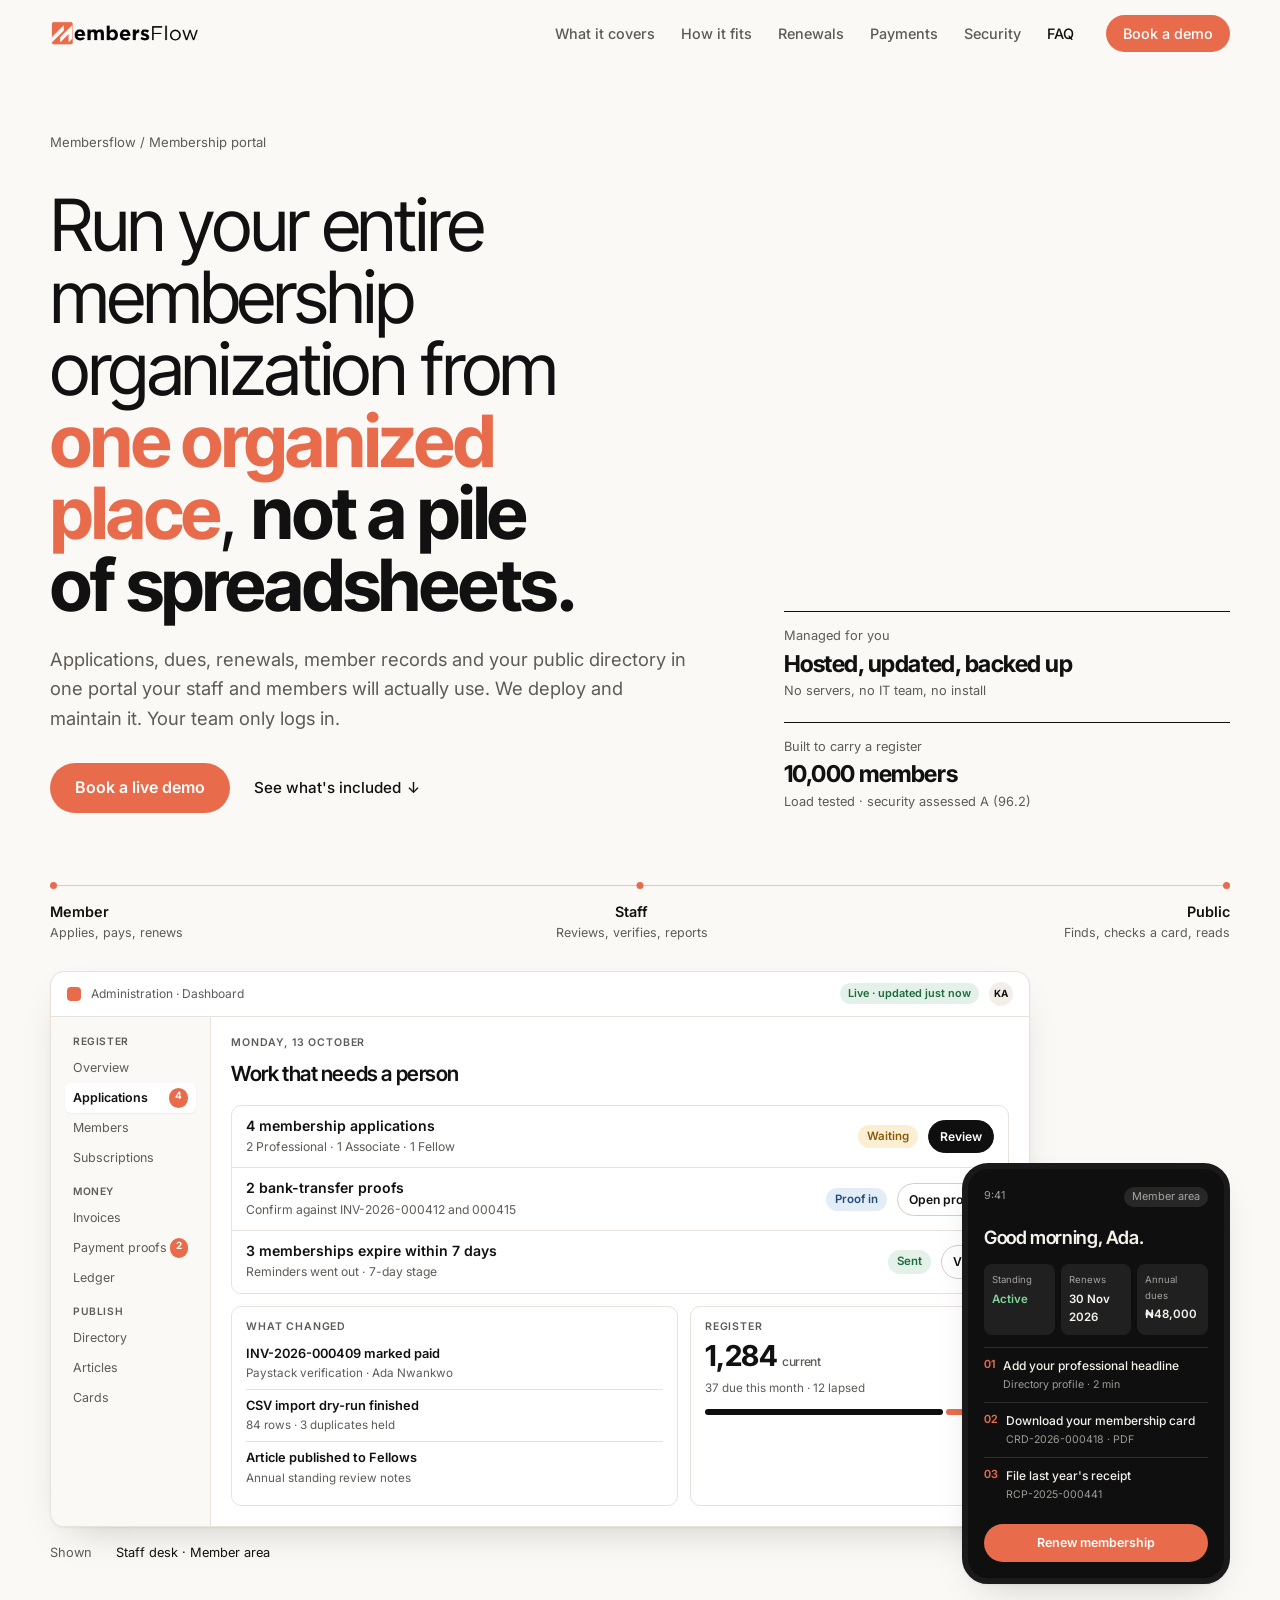
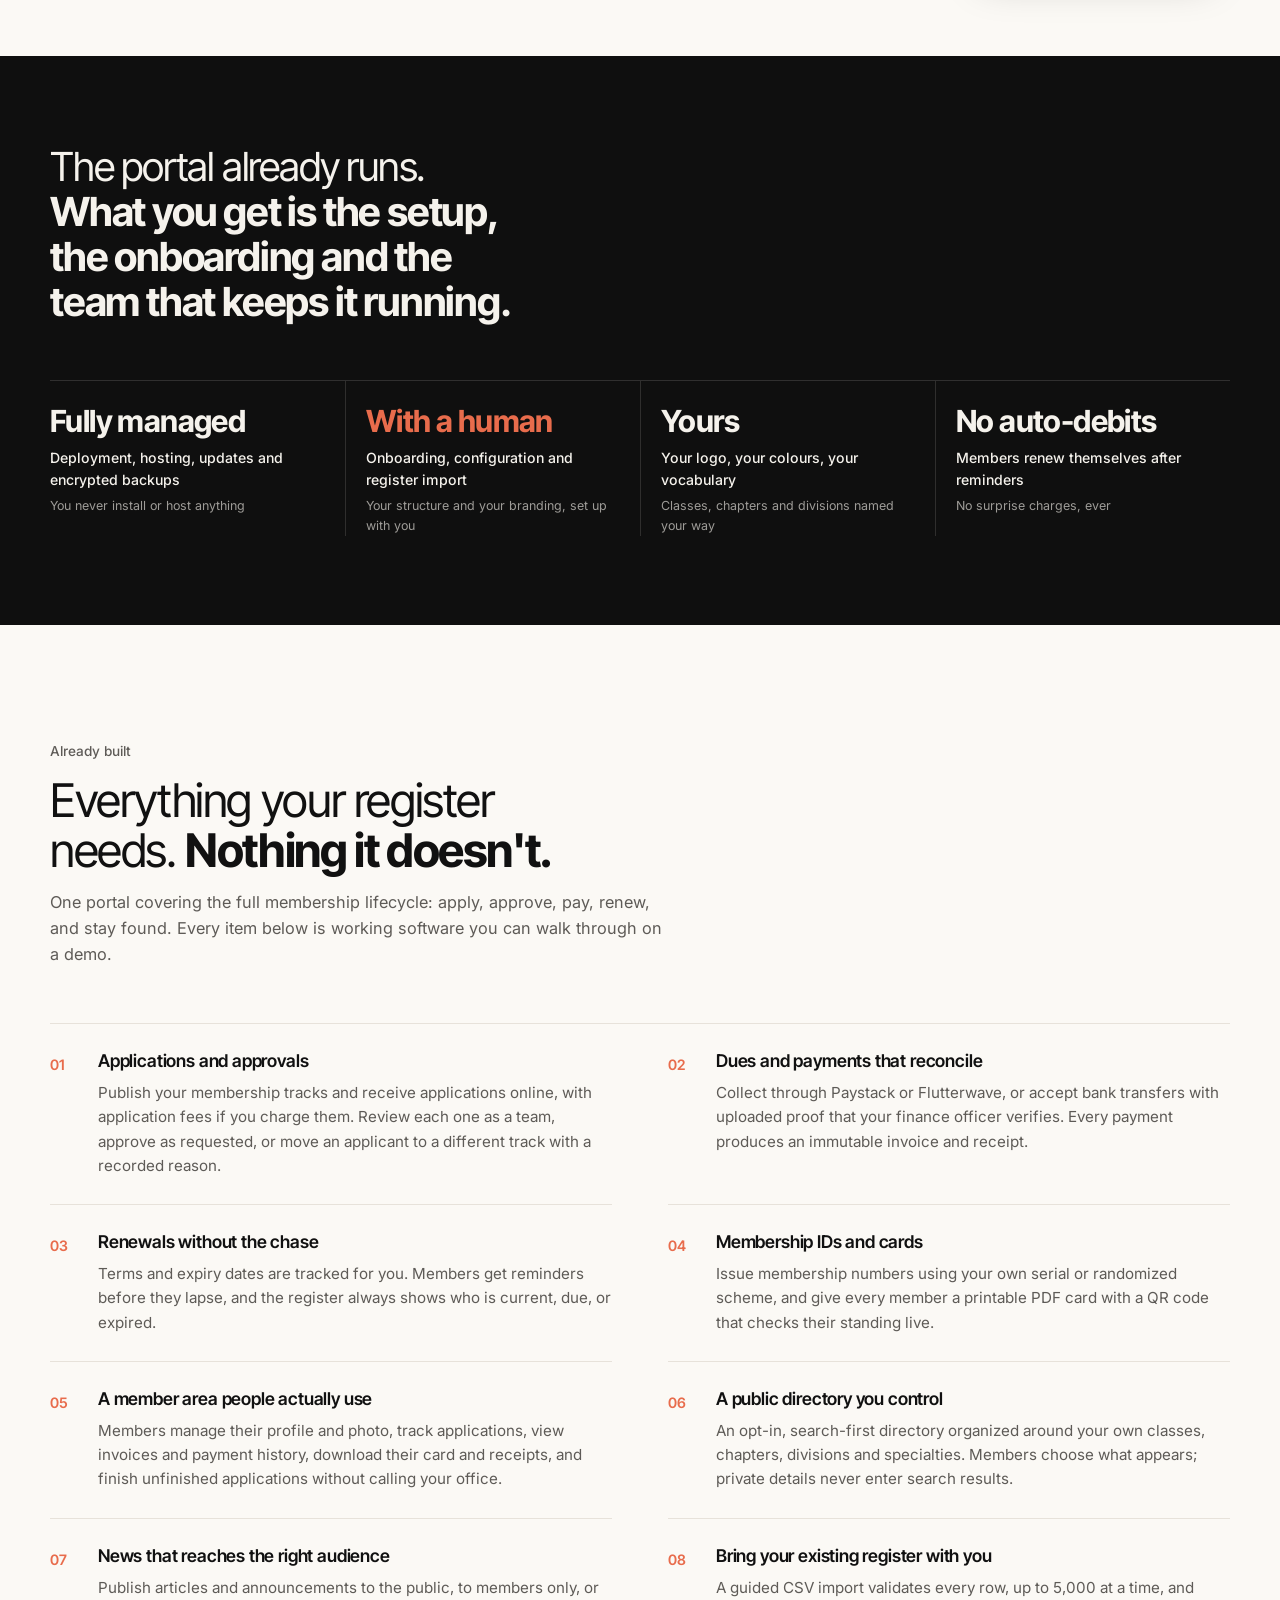
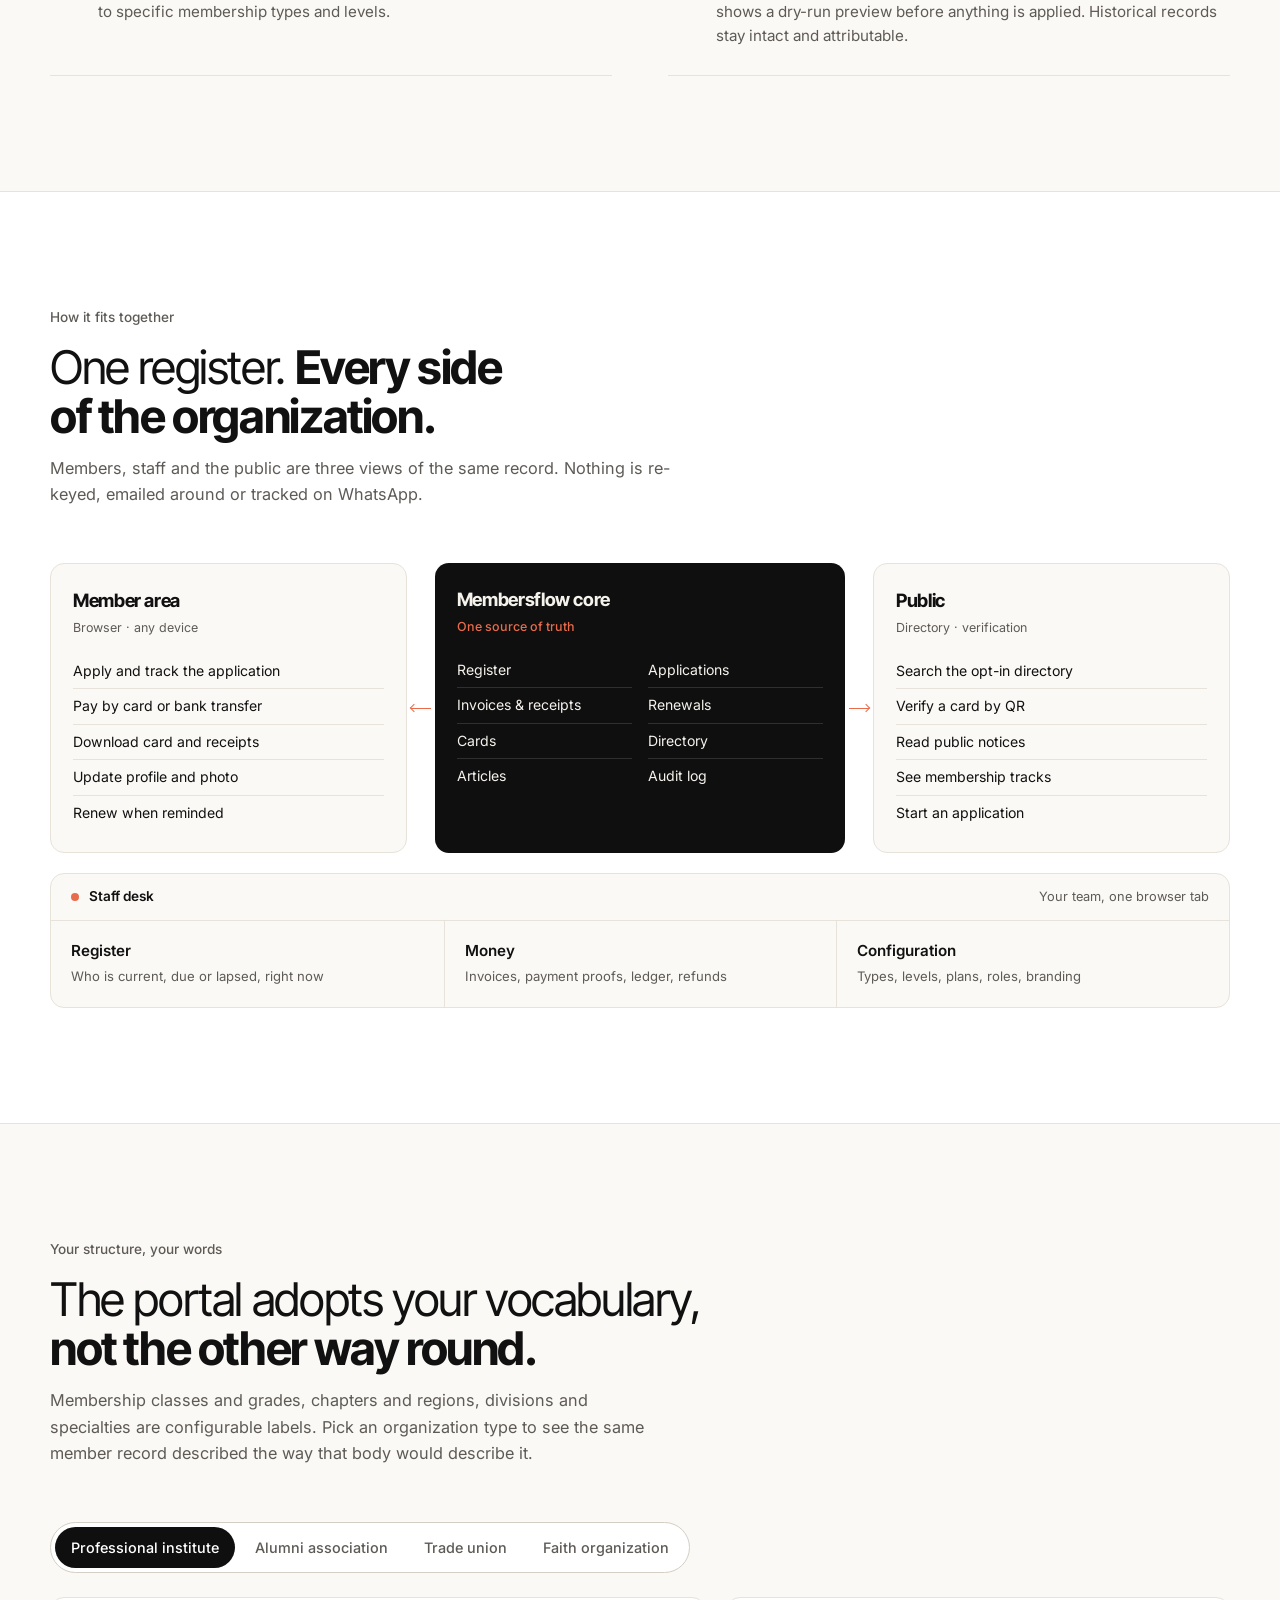
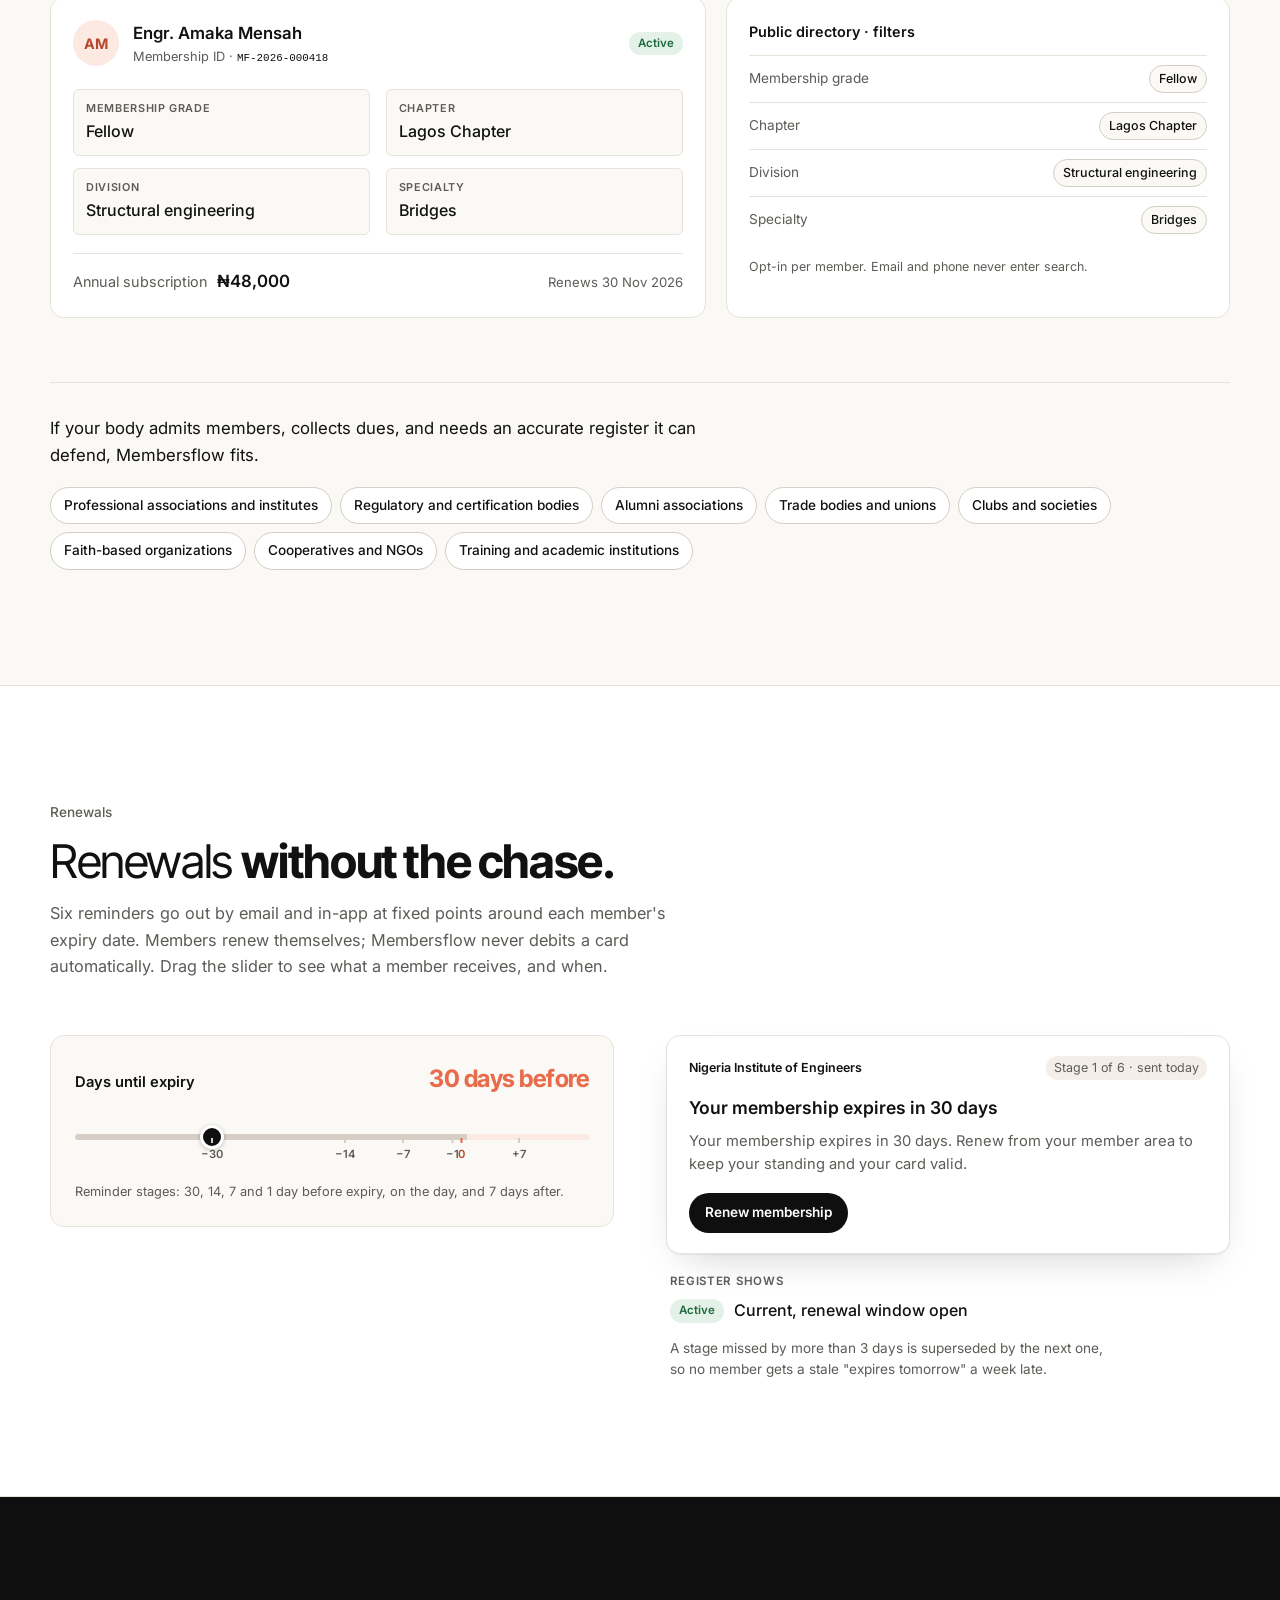
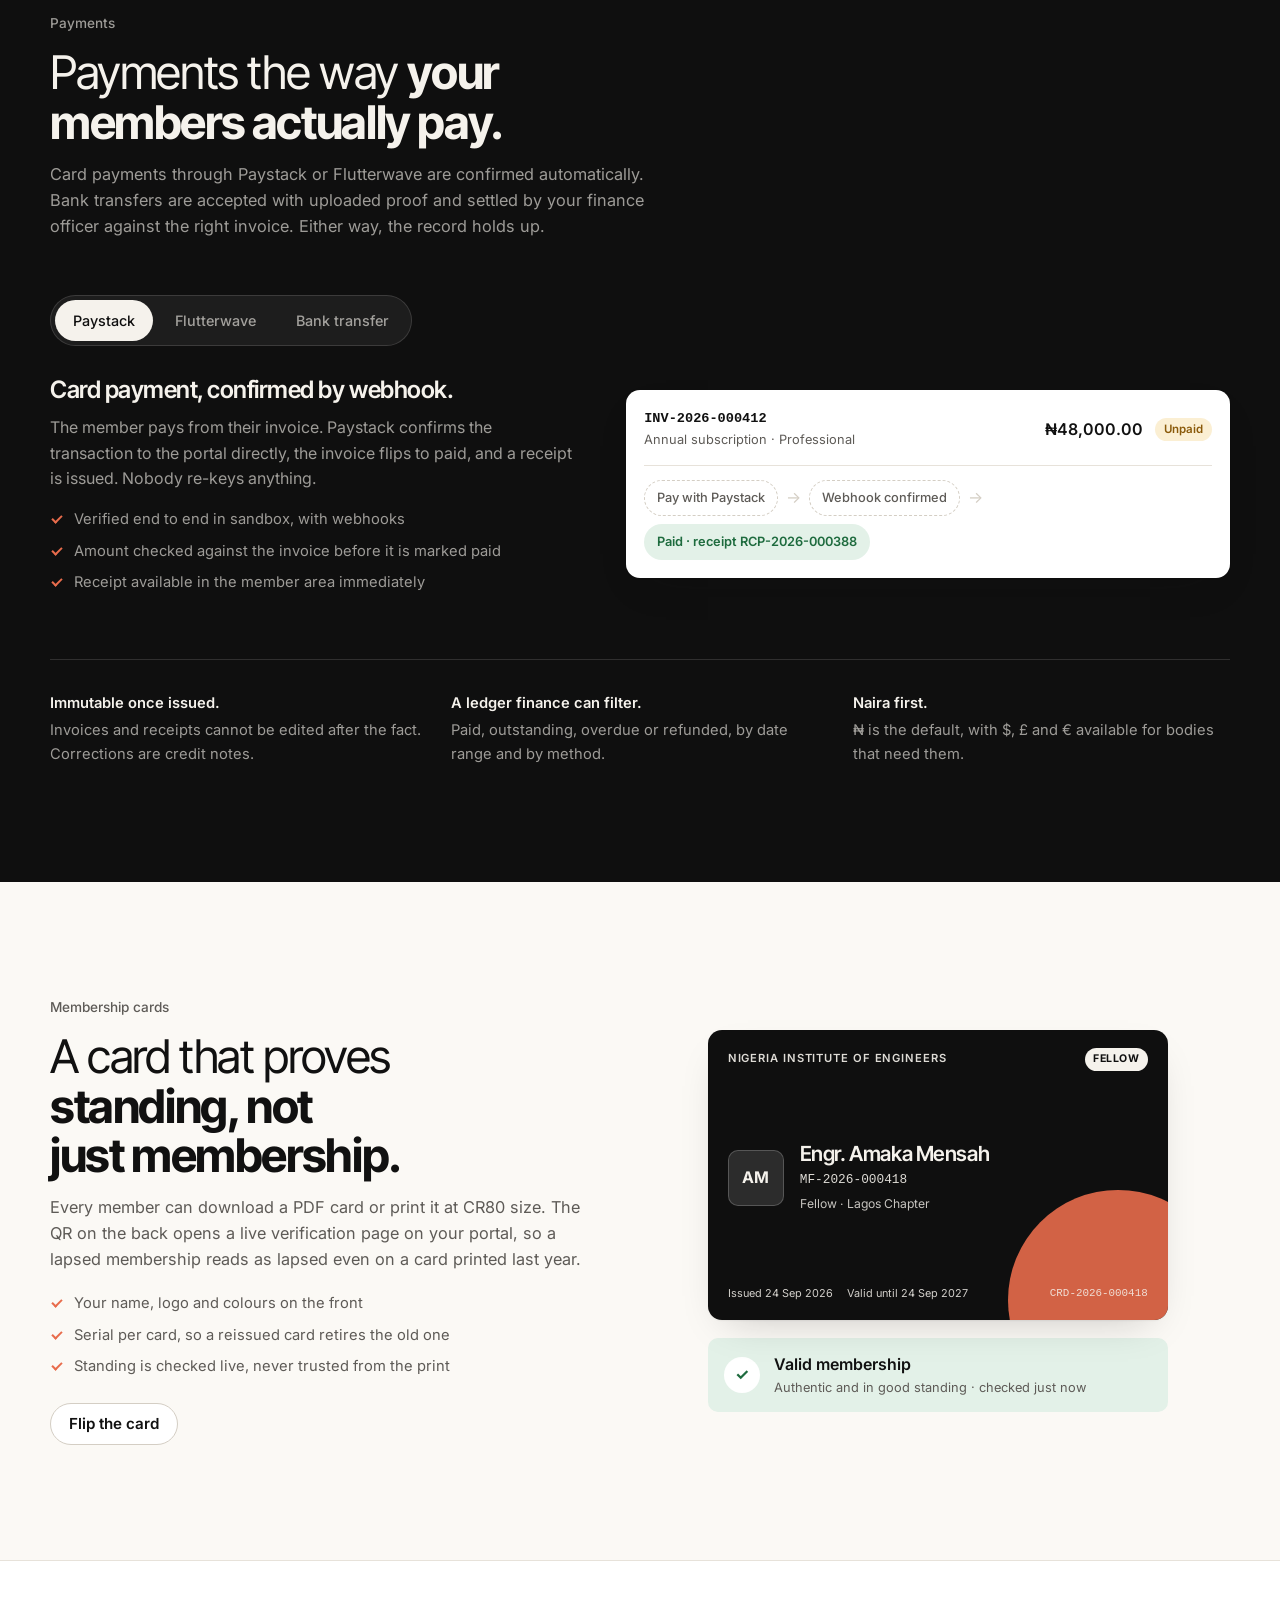
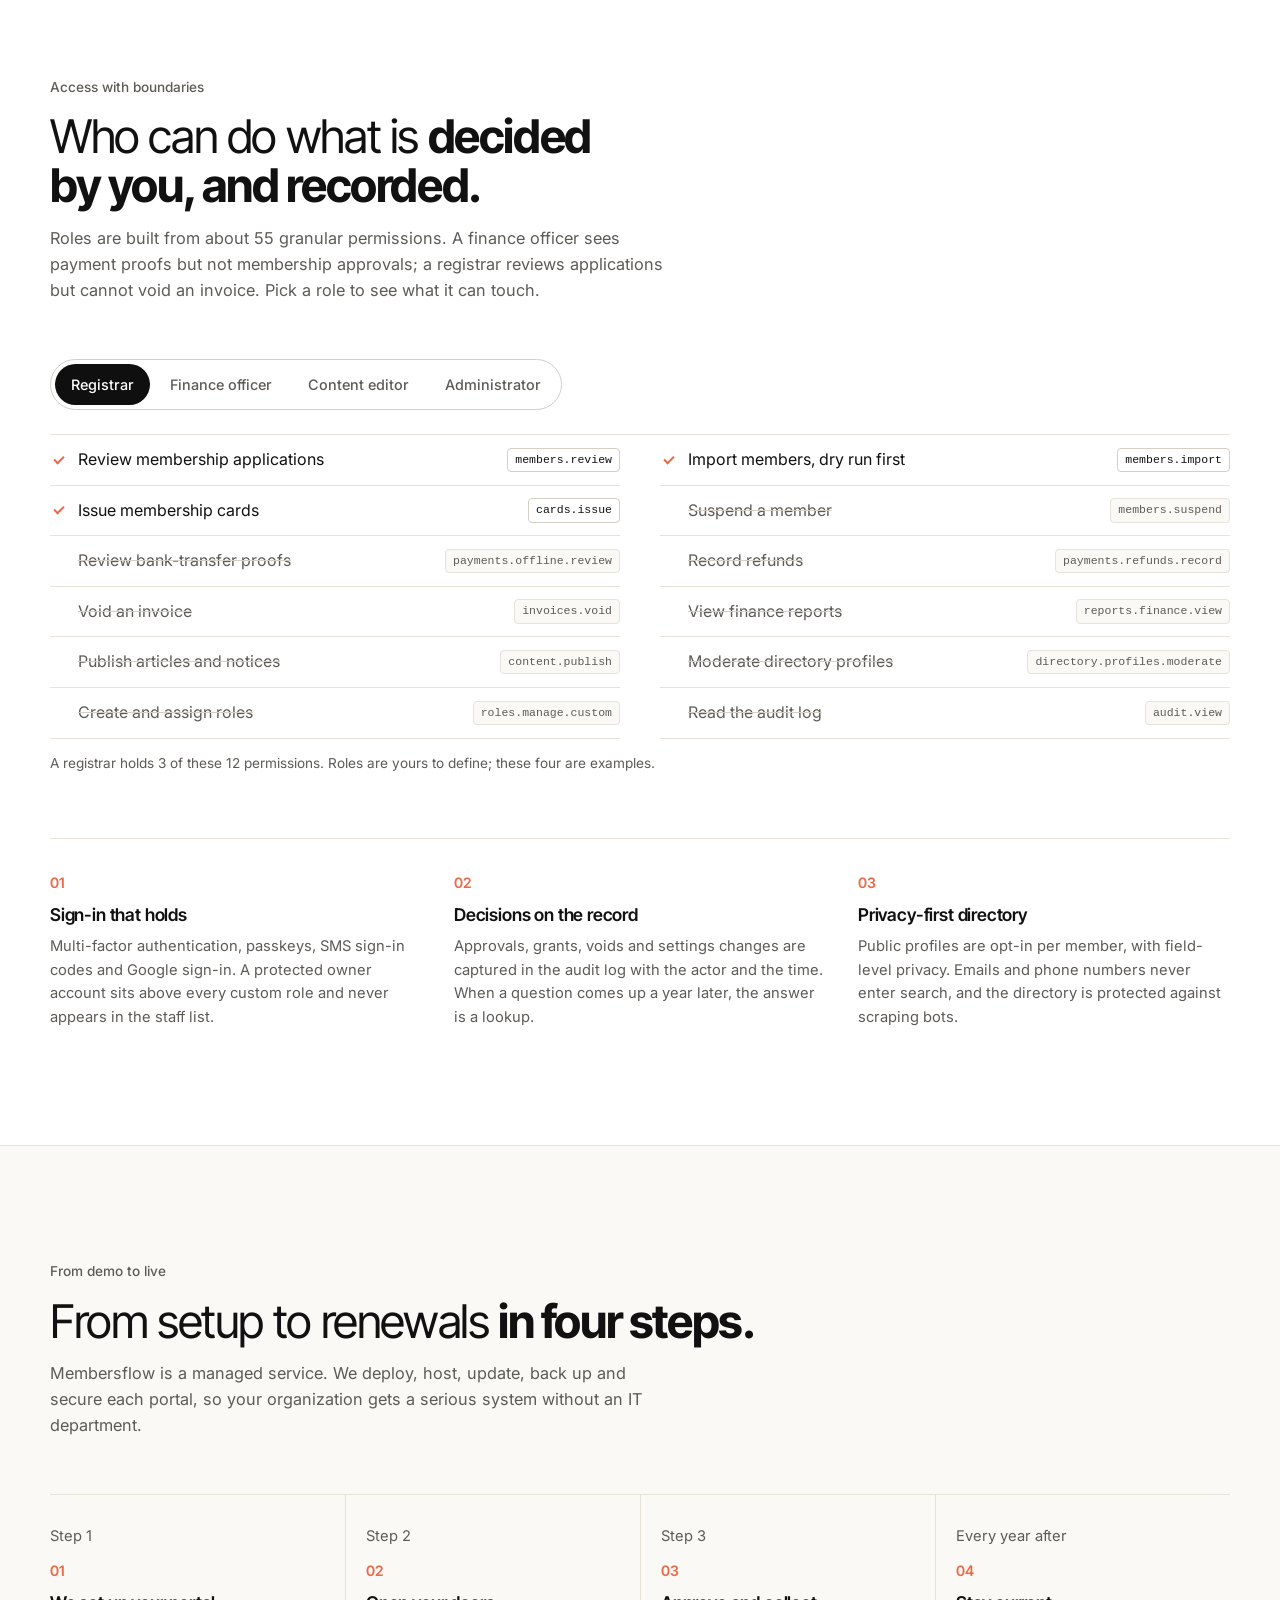
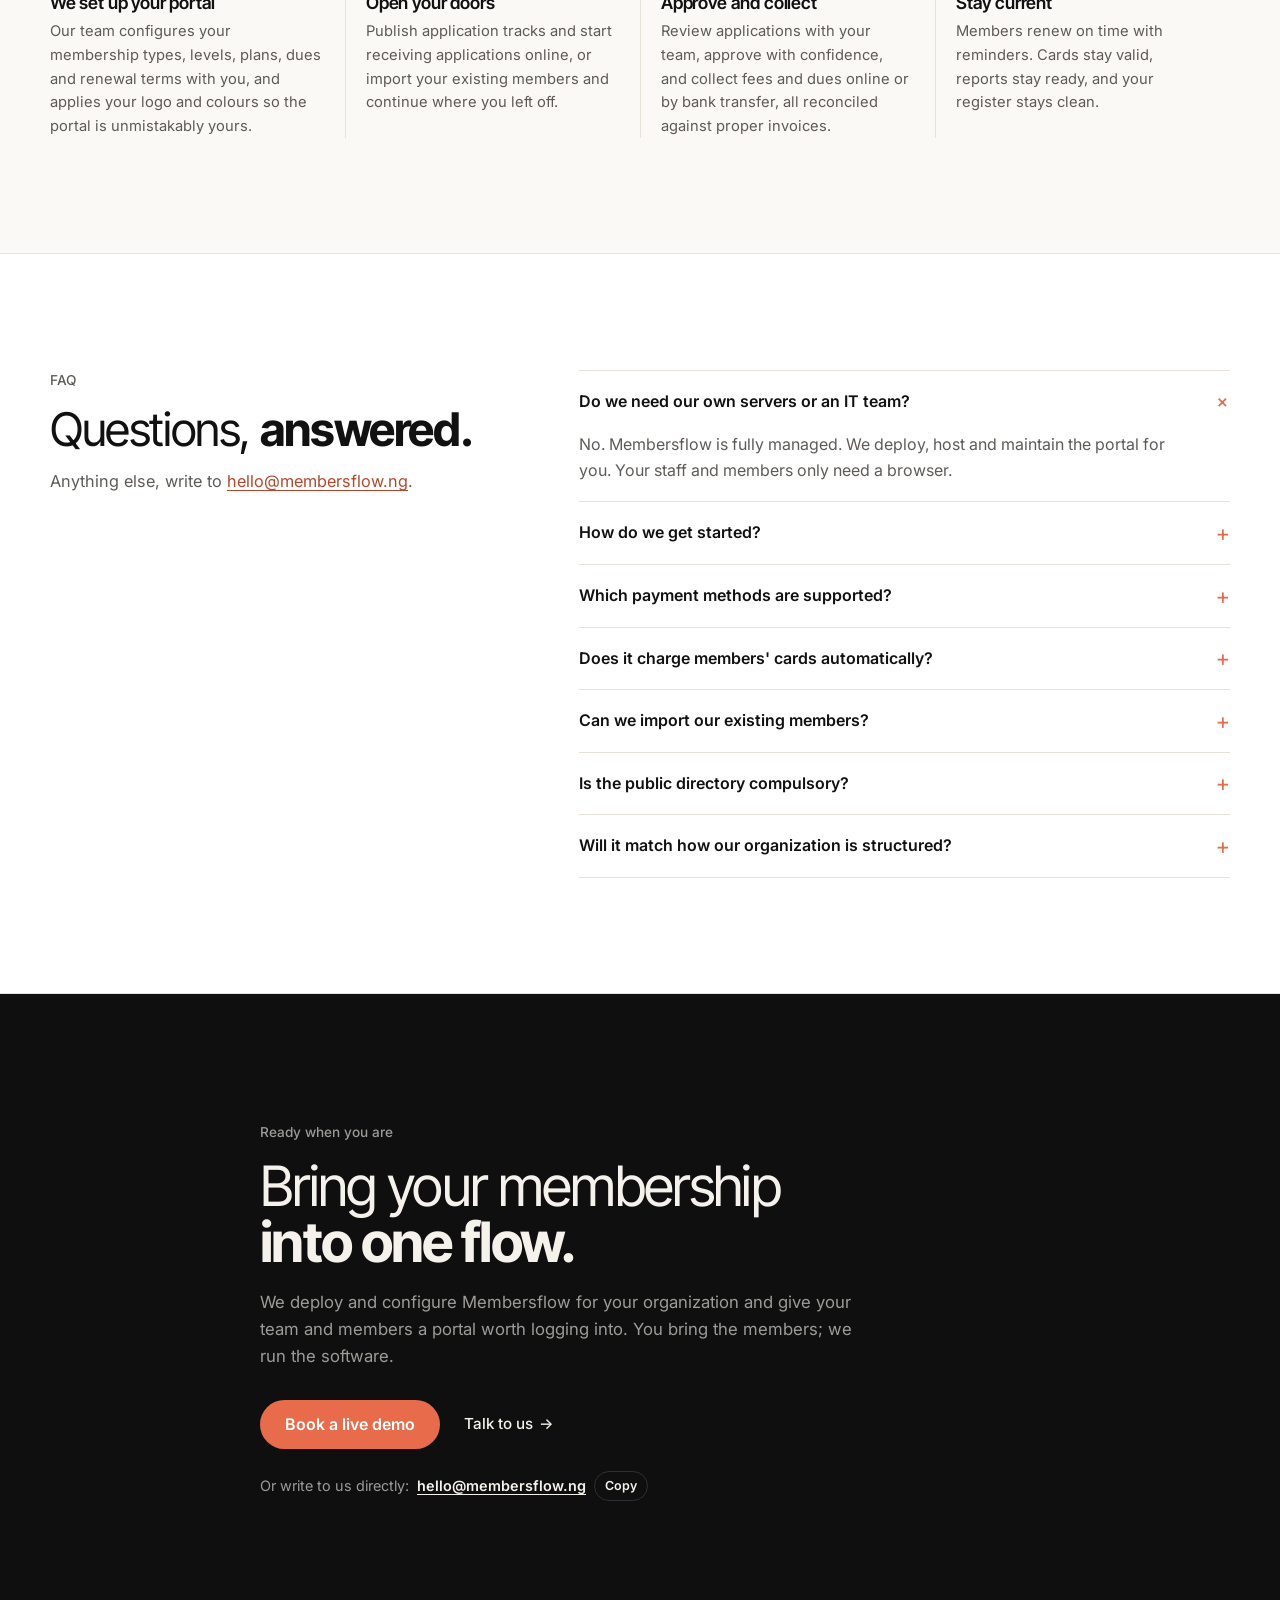
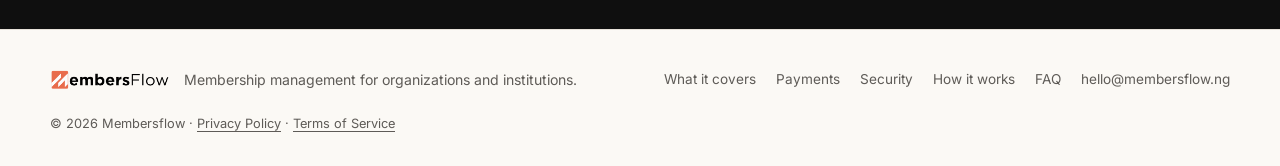
==== commit 165d35d0: "Merge origin/main: legal pages and 404 restyled onto the new design Keep the rewritten index.html, c" ====
--- a/index.html
+++ b/index.html
@@ -85,7 +85,7 @@
   <link rel="preconnect" href="https://fonts.googleapis.com">
   <link rel="preconnect" href="https://fonts.gstatic.com" crossorigin>
   <link href="https://fonts.googleapis.com/css2?family=Inter+Tight:wght@400;500;600;700&family=Inter:wght@400;500;600&display=swap" rel="stylesheet">
-  <link rel="stylesheet" href="css/style.css?v=2">
+  <link rel="stylesheet" href="css/style.css?v=3">
 </head>
 <body>
   <a class="skip-link" href="#main">Skip to content</a>
@@ -103,7 +103,7 @@
         <a href="#payments">Payments</a>
         <a href="#access">Security</a>
         <a href="#faq">FAQ</a>
-        <a class="btn btn-primary btn-nav js-demo" href="mailto:hello@membersflow.ng?subject=Membersflow%20demo%20request">Book a demo</a>
+        <a class="btn btn-primary btn-nav js-demo" data-demo-trigger href="mailto:hello@membersflow.ng?subject=Membersflow%20demo%20request">Book a demo</a>
       </nav>
 
       <button class="nav-toggle" id="nav-toggle" aria-expanded="false" aria-controls="nav-links" aria-label="Open menu">
@@ -124,7 +124,7 @@
             <h1 class="display">Run your entire membership organization from <em>one organized place</em>, <strong>not a pile of spreadsheets.</strong></h1>
             <p class="lede">Applications, dues, renewals, member records and your public directory in one portal your staff and members will actually use. We deploy and maintain it. Your team only logs in.</p>
             <div class="hero-actions">
-              <a class="btn btn-primary btn-lg js-demo" href="mailto:hello@membersflow.ng?subject=Membersflow%20demo%20request">Book a live demo</a>
+              <a class="btn btn-primary btn-lg js-demo" data-demo-trigger href="mailto:hello@membersflow.ng?subject=Membersflow%20demo%20request">Book a live demo</a>
               <a class="link-arrow" href="#coverage">See what's included <span aria-hidden="true">↓</span></a>
             </div>
           </div>
@@ -802,7 +802,7 @@
         <h2 class="display display-sm">Bring your membership <strong>into one flow.</strong></h2>
         <p class="cta-body">We deploy and configure Membersflow for your organization and give your team and members a portal worth logging into. You bring the members; we run the software.</p>
         <div class="hero-actions">
-          <a class="btn btn-primary btn-lg js-demo" href="mailto:hello@membersflow.ng?subject=Membersflow%20demo%20request">Book a live demo</a>
+          <a class="btn btn-primary btn-lg js-demo" data-demo-trigger href="mailto:hello@membersflow.ng?subject=Membersflow%20demo%20request">Book a live demo</a>
           <a class="link-arrow link-arrow-light" href="mailto:hello@membersflow.ng">Talk to us <span aria-hidden="true">→</span></a>
         </div>
         <p class="cta-email">Or write to us directly: <a href="mailto:hello@membersflow.ng" id="cta-email">hello@membersflow.ng</a> <button class="copy-btn" type="button" id="copy-email" data-email="hello@membersflow.ng">Copy</button></p>
@@ -824,10 +824,121 @@
         <a href="#faq">FAQ</a>
         <a href="mailto:hello@membersflow.ng">hello@membersflow.ng</a>
       </nav>
-      <p class="footer-legal">© 2026 Membersflow</p>
+      <p class="footer-legal">© 2026 Membersflow · <a href="privacy.html">Privacy Policy</a> · <a href="terms.html">Terms of Service</a></p>
     </div>
   </footer>
 
-  <script src="js/main.js?v=2" defer></script>
+  <!-- ============================== DEMO REQUEST MODAL ============================== -->
+  <div class="demo-overlay" id="demo-overlay" aria-hidden="true">
+    <div class="demo-modal" role="dialog" aria-modal="true" aria-labelledby="demo-title" aria-describedby="demo-sub">
+      <button class="demo-close" type="button" data-demo-close aria-label="Close demo request form">
+        <svg width="15" height="15" viewBox="0 0 24 24" fill="none" aria-hidden="true"><path d="M6 6l12 12M18 6 6 18" stroke="currentColor" stroke-width="2" stroke-linecap="round"/></svg>
+      </button>
+
+      <div class="demo-panel" aria-hidden="true">
+        <img class="demo-logo" src="assets/img/logo-light.png" alt="" width="150" height="45">
+        <div class="demo-panel-content">
+          <p class="demo-panel-eyebrow">Book your demo</p>
+          <p class="demo-panel-title">See Membersflow running with <strong>your own structure.</strong></p>
+          <ul class="demo-perks">
+            <li>A guided walkthrough of the full member journey</li>
+            <li>Your membership types, dues and branding configured with you</li>
+            <li>Your existing register imported as part of setup</li>
+          </ul>
+          <p class="demo-panel-note"><span class="pulse-dot" aria-hidden="true"></span>Deployed and maintained for you. Nothing to install.</p>
+        </div>
+      </div>
+
+      <div class="demo-body">
+        <form class="demo-form" id="demo-form" novalidate>
+          <p class="demo-form-eyebrow">Demo request</p>
+          <h2 class="demo-title" id="demo-title">Request a demo</h2>
+          <p class="demo-sub" id="demo-sub">Tell us a little about your organization and we'll reach out to schedule a walkthrough.</p>
+
+          <div class="demo-row">
+            <div class="demo-field">
+              <label for="demo-name">Full name</label>
+              <input id="demo-name" name="name" type="text" autocomplete="name" placeholder="Ada Obi" required>
+            </div>
+            <div class="demo-field">
+              <label for="demo-email">Work email</label>
+              <input id="demo-email" name="email" type="email" autocomplete="email" placeholder="ada@yourorganization.org" required>
+            </div>
+          </div>
+
+          <div class="demo-row">
+            <div class="demo-field">
+              <label for="demo-org">Organization</label>
+              <input id="demo-org" name="organization" type="text" autocomplete="organization" placeholder="Institute of …" required>
+            </div>
+            <div class="demo-field">
+              <label for="demo-phone">Phone <span class="opt">optional</span></label>
+              <input id="demo-phone" name="phone" type="tel" autocomplete="tel" placeholder="+234 800 000 0000">
+            </div>
+          </div>
+
+          <div class="demo-row">
+            <div class="demo-field">
+              <label for="demo-type">Type of organization</label>
+              <select id="demo-type" name="organizationType">
+                <option value="" selected>Select the closest fit</option>
+                <option>Professional association or institute</option>
+                <option>Regulatory or certification body</option>
+                <option>Alumni association</option>
+                <option>Trade body or union</option>
+                <option>Club or society</option>
+                <option>Faith-based organization</option>
+                <option>Cooperative or NGO</option>
+                <option>Training or academic institution</option>
+                <option>Other</option>
+              </select>
+            </div>
+            <div class="demo-field">
+              <label for="demo-members">Current members</label>
+              <select id="demo-members" name="membersRange">
+                <option value="" selected>Select a range</option>
+                <option>Under 100</option>
+                <option>100 – 500</option>
+                <option>500 – 1,000</option>
+                <option>1,000 – 5,000</option>
+                <option>5,000 – 10,000</option>
+                <option>Over 10,000</option>
+                <option>Not sure yet</option>
+              </select>
+            </div>
+          </div>
+
+          <div class="demo-field">
+            <label for="demo-message">Anything we should know? <span class="opt">optional</span></label>
+            <textarea id="demo-message" name="message" rows="3" placeholder="What you use today, timeline, questions…"></textarea>
+          </div>
+
+          <div class="demo-hp" aria-hidden="true">
+            <label for="demo-gotcha">Leave this field empty</label>
+            <input id="demo-gotcha" name="_gotcha" type="text" tabindex="-1" autocomplete="off">
+          </div>
+
+          <p class="demo-alert" id="demo-alert" role="alert" hidden></p>
+
+          <button class="btn btn-primary demo-submit" type="submit">
+            <span class="demo-submit-text">Request a demo</span>
+            <span class="demo-spinner" aria-hidden="true"></span>
+          </button>
+          <p class="demo-fine">Or email <a href="mailto:hello@membersflow.ng">hello@membersflow.ng</a>. No spam, no newsletter.</p>
+        </form>
+
+        <div class="demo-success" id="demo-success" tabindex="-1" hidden>
+          <span class="demo-success-icon" aria-hidden="true">
+            <svg width="26" height="26" viewBox="0 0 24 24" fill="none"><path d="M4.5 12.5 10 18 19.5 7.5" stroke="currentColor" stroke-width="2.4" stroke-linecap="round" stroke-linejoin="round"/></svg>
+          </span>
+          <h2 class="demo-success-title">Request received</h2>
+          <p class="demo-success-text">Thanks, <strong id="demo-success-name"></strong>. Your request is in. We'll email <strong id="demo-success-email"></strong> within one business day to schedule your walkthrough.</p>
+          <button class="btn btn-secondary demo-done" type="button" data-demo-close>Done</button>
+        </div>
+      </div>
+    </div>
+  </div>
+
+  <script src="js/main.js?v=3" defer></script>
 </body>
 </html>
--- a/css/style.css
+++ b/css/style.css
@@ -537,6 +537,167 @@
 .footer-links a:hover { color: var(--ink); }
 .footer-legal { font-size: 0.8rem; color: var(--muted); grid-column: 1 / -1; }
 
+/* ---------- Legal pages and 404 ---------- */
+
+.footer-legal a { text-decoration: underline; text-underline-offset: 3px; }
+.footer-legal a:hover { color: var(--ink); }
+
+.legal-header { height: var(--nav-h); border-bottom: 1px solid var(--line); }
+.legal-header-inner { height: 100%; display: flex; align-items: center; justify-content: space-between; gap: 16px; }
+.legal-back { display: inline-flex; align-items: center; gap: 8px; font-size: 0.9rem; font-weight: 500; color: var(--muted); }
+.legal-back:hover { color: var(--ink); }
+
+.legal-hero { padding: clamp(48px, 7vw, 88px) 0 clamp(32px, 5vw, 56px); border-bottom: 1px solid var(--line); }
+.legal-title { font-family: var(--font-display); font-weight: 700; font-size: clamp(2.2rem, 1.4rem + 3vw, 3.75rem); letter-spacing: -0.03em; line-height: 1.02; }
+.legal-summary { color: var(--muted); font-size: 1.1rem; max-width: 64ch; margin-top: 18px; }
+.legal-updated { margin-top: 22px; font-size: 0.85rem; color: var(--muted); }
+.legal-updated span { font-weight: 600; color: var(--ink); margin-right: 8px; }
+
+.legal-body { padding: clamp(40px, 6vw, 72px) 0 clamp(64px, 8vw, 96px); }
+.legal-content { max-width: 760px; }
+.legal-section { display: grid; grid-template-columns: 56px 1fr; gap: 4px 16px; padding: 28px 0; border-top: 1px solid var(--line); }
+.legal-section:first-child { border-top: 0; padding-top: 0; }
+.legal-section .step-label { grid-row: span 3; font-family: var(--font-display); font-weight: 600; font-size: 0.9rem; color: var(--accent); padding-top: 4px; }
+.legal-section h2 { font-family: var(--font-display); font-weight: 600; font-size: 1.3rem; letter-spacing: -0.02em; line-height: 1.2; }
+.legal-section p, .legal-section li { color: var(--muted); font-size: 0.98rem; }
+.legal-section p { margin-top: 10px; }
+.legal-section ul { margin-top: 10px; display: grid; gap: 8px; }
+.legal-section li { position: relative; padding-left: 20px; }
+.legal-section li::before { content: ""; position: absolute; left: 4px; top: 10px; width: 6px; height: 6px; border-radius: 50%; background: var(--accent); }
+.legal-section strong { color: var(--ink); }
+.legal-section a { color: var(--ink); text-decoration: underline; text-underline-offset: 3px; }
+
+.legal-contact { margin-top: 24px; padding: 28px; border-radius: 14px; background: var(--black); color: var(--on-dark); }
+.legal-contact h2 { font-family: var(--font-display); font-weight: 600; font-size: 1.3rem; letter-spacing: -0.02em; }
+.legal-contact p { color: var(--on-dark-muted); margin-top: 8px; max-width: 52ch; }
+.legal-contact-link { display: inline-flex; align-items: center; gap: 10px; margin-top: 18px; padding: 11px 18px; border-radius: 999px; background: var(--accent); color: #fff; font-weight: 600; font-size: 0.95rem; }
+.legal-contact-link:hover { background: var(--accent-hover); }
+
+.legal-footer { padding: 24px 0; border-top: 1px solid var(--line); font-size: 0.85rem; color: var(--muted); }
+.legal-footer-inner { display: flex; flex-wrap: wrap; justify-content: space-between; gap: 10px 24px; }
+.legal-footer nav { display: flex; gap: 20px; }
+.legal-footer nav a:hover { color: var(--ink); }
+
+.err-page { min-height: 100vh; min-height: 100dvh; display: flex; flex-direction: column; }
+.err-wrap { flex: 1; display: grid; align-items: center; padding: clamp(48px, 8vw, 96px) 0; }
+.err-grid { display: grid; grid-template-columns: 1.3fr 1fr; gap: clamp(32px, 6vw, 80px); align-items: center; }
+.err-card { background: var(--black); color: var(--on-dark); border-radius: 16px; padding: 24px; box-shadow: var(--shadow); max-width: 420px; }
+.err-card-top { display: flex; justify-content: space-between; align-items: center; gap: 10px; }
+.err-card-org { font-size: 0.7rem; font-weight: 600; letter-spacing: 0.08em; text-transform: uppercase; color: var(--on-dark-muted); }
+.err-card-code { font-family: var(--font-display); font-weight: 700; font-size: clamp(4rem, 8vw, 6.5rem); line-height: 0.95; letter-spacing: -0.05em; color: var(--accent); margin-top: 18px; }
+.err-card-rows { margin-top: 20px; border-top: 1px solid var(--line-dark); }
+.err-card-rows div { display: flex; justify-content: space-between; gap: 12px; padding: 9px 0; border-bottom: 1px solid var(--line-dark); font-size: 0.82rem; }
+.err-card-rows dt { color: var(--on-dark-muted); }
+.err-card-rows dd { font-family: var(--font-mono); font-size: 0.78rem; text-align: right; overflow-wrap: anywhere; }
+
+@media (max-width: 860px) {
+  .legal-section { grid-template-columns: 1fr; gap: 6px; }
+  .legal-section .step-label { grid-row: auto; padding-top: 0; }
+  .err-grid { grid-template-columns: 1fr; }
+  .err-card { max-width: none; }
+}
+
+/* ---------- Demo request modal ---------- */
+
+body.demo-open { overflow: hidden; }
+
+.demo-overlay {
+  position: fixed; inset: 0; z-index: 300;
+  display: grid; place-items: center; padding: 16px;
+  background: rgba(17, 17, 17, 0.62);
+  backdrop-filter: blur(4px); -webkit-backdrop-filter: blur(4px);
+  opacity: 0; visibility: hidden; pointer-events: none;
+  transition: opacity 0.25s var(--ease), visibility 0s linear 0.25s;
+}
+.demo-overlay.is-open { opacity: 1; visibility: visible; pointer-events: auto; transition-delay: 0s; }
+
+.demo-modal {
+  position: relative;
+  width: min(100%, 980px); max-height: calc(100vh - 32px); max-height: calc(100dvh - 32px);
+  display: grid; grid-template-columns: 340px 1fr;
+  background: var(--paper); border-radius: 18px; overflow: hidden;
+  box-shadow: 0 40px 80px -24px rgba(0, 0, 0, 0.5);
+  transform: translateY(12px) scale(0.985);
+  transition: transform 0.3s var(--ease);
+}
+.demo-overlay.is-open .demo-modal { transform: none; }
+
+.demo-close {
+  position: absolute; top: 14px; right: 14px; z-index: 2;
+  width: 38px; height: 38px; border-radius: 50%;
+  display: grid; place-items: center;
+  background: var(--tint); color: var(--ink);
+  transition: background 0.15s;
+}
+.demo-close:hover { background: var(--line); }
+
+.demo-panel {
+  background: var(--black); color: var(--on-dark);
+  padding: 28px 28px 24px;
+  display: flex; flex-direction: column; justify-content: space-between; gap: 32px;
+}
+.demo-logo { width: 140px; }
+.demo-panel-eyebrow { font-size: 0.82rem; color: var(--on-dark-muted); }
+.demo-panel-title { font-family: var(--font-display); font-weight: 400; font-size: 1.6rem; line-height: 1.12; letter-spacing: -0.02em; margin-top: 8px; }
+.demo-panel-title strong { font-weight: 700; }
+.demo-perks { margin-top: 22px; display: grid; gap: 10px; }
+.demo-perks li { position: relative; padding-left: 24px; font-size: 0.9rem; color: var(--on-dark-muted); }
+.demo-perks li::before { content: ""; position: absolute; left: 2px; top: 7px; width: 10px; height: 6px; border-left: 2px solid var(--accent); border-bottom: 2px solid var(--accent); transform: rotate(-45deg); }
+.demo-panel-note { display: flex; align-items: center; gap: 10px; margin-top: 24px; padding-top: 18px; border-top: 1px solid var(--line-dark); font-size: 0.8rem; color: var(--on-dark-muted); }
+.pulse-dot { width: 8px; height: 8px; border-radius: 50%; background: var(--accent); box-shadow: 0 0 0 0 rgba(232, 108, 76, 0.6); animation: pulse-dot 2s infinite; }
+@keyframes pulse-dot { 0% { box-shadow: 0 0 0 0 rgba(232, 108, 76, 0.6); } 70% { box-shadow: 0 0 0 8px rgba(232, 108, 76, 0); } 100% { box-shadow: 0 0 0 0 rgba(232, 108, 76, 0); } }
+
+.demo-body { padding: 32px 36px 28px; overflow-y: auto; }
+.demo-form-eyebrow { font-size: 0.82rem; color: var(--muted); }
+.demo-title { font-family: var(--font-display); font-weight: 700; font-size: 1.7rem; letter-spacing: -0.03em; line-height: 1.1; margin-top: 4px; }
+.demo-sub { color: var(--muted); font-size: 0.92rem; margin-top: 8px; max-width: 48ch; }
+
+.demo-row { display: grid; grid-template-columns: 1fr 1fr; gap: 14px; }
+.demo-field { margin-top: 16px; }
+.demo-row .demo-field { margin-top: 16px; }
+.demo-field label { display: block; font-size: 0.82rem; font-weight: 600; margin-bottom: 6px; }
+.demo-field .opt { font-weight: 400; color: var(--muted); }
+.demo-field input, .demo-field select, .demo-field textarea {
+  width: 100%; font: inherit; font-size: 0.95rem; color: var(--ink);
+  padding: 10px 12px; border: 1px solid var(--line-strong); border-radius: var(--r);
+  background: var(--bg);
+  transition: border-color 0.15s, box-shadow 0.15s;
+}
+.demo-field select { appearance: none; -webkit-appearance: none; padding-right: 36px; background-image: url("data:image/svg+xml,%3Csvg xmlns='http://www.w3.org/2000/svg' width='12' height='8' viewBox='0 0 12 8'%3E%3Cpath d='M1 1l5 5 5-5' fill='none' stroke='%235E5B57' stroke-width='1.6' stroke-linecap='round'/%3E%3C/svg%3E"); background-repeat: no-repeat; background-position: right 14px center; }
+.demo-field textarea { resize: vertical; min-height: 84px; }
+.demo-field input::placeholder, .demo-field textarea::placeholder { color: #A39F99; }
+.demo-field input:focus, .demo-field select:focus, .demo-field textarea:focus { outline: none; border-color: var(--ink); box-shadow: 0 0 0 3px rgba(17, 17, 17, 0.08); }
+.demo-field .is-invalid { border-color: #C9574A; box-shadow: 0 0 0 3px rgba(201, 87, 74, 0.15); }
+
+.demo-hp { position: absolute; left: -9999px; width: 1px; height: 1px; overflow: hidden; }
+
+.demo-alert { margin-top: 16px; padding: 10px 14px; border-radius: var(--r-sm); background: var(--bad-soft); color: var(--bad-ink); font-size: 0.88rem; }
+
+.demo-submit { position: relative; margin-top: 20px; width: 100%; justify-content: center; padding: 14px 22px; font-size: 1rem; }
+.demo-submit:disabled { cursor: default; opacity: 0.85; }
+.demo-spinner { display: none; width: 16px; height: 16px; border-radius: 50%; border: 2px solid rgba(255,255,255,0.4); border-top-color: #fff; animation: spin 0.8s linear infinite; }
+.demo-submit.is-loading .demo-spinner { display: inline-block; }
+@keyframes spin { to { transform: rotate(360deg); } }
+.demo-fine { margin-top: 14px; font-size: 0.8rem; color: var(--muted); text-align: center; }
+.demo-fine a { color: var(--ink); text-decoration: underline; text-underline-offset: 3px; }
+
+.demo-success { text-align: center; padding: 40px 12px; outline: none; }
+.demo-success-icon { width: 60px; height: 60px; margin: 0 auto; border-radius: 50%; display: grid; place-items: center; background: var(--ok-soft); color: var(--ok-ink); }
+.demo-success-title { font-family: var(--font-display); font-weight: 700; font-size: 1.6rem; letter-spacing: -0.03em; margin-top: 20px; }
+.demo-success-text { color: var(--muted); margin-top: 10px; max-width: 44ch; margin-inline: auto; }
+.demo-done { margin-top: 24px; }
+
+@media (max-width: 860px) {
+  .demo-modal { grid-template-columns: 1fr; }
+  .demo-panel { display: none; }
+  .demo-body { padding: 28px 20px 24px; }
+}
+@media (max-width: 600px) {
+  .demo-overlay { padding: 0; align-items: end; }
+  .demo-modal { max-height: 94vh; max-height: 94dvh; border-radius: 18px 18px 0 0; }
+  .demo-row { grid-template-columns: 1fr; gap: 0; }
+}
+
 /* ---------- Reveal ---------- */
 
 .reveal { opacity: 0; transform: translateY(14px); transition: opacity 0.6s var(--ease), transform 0.6s var(--ease); }
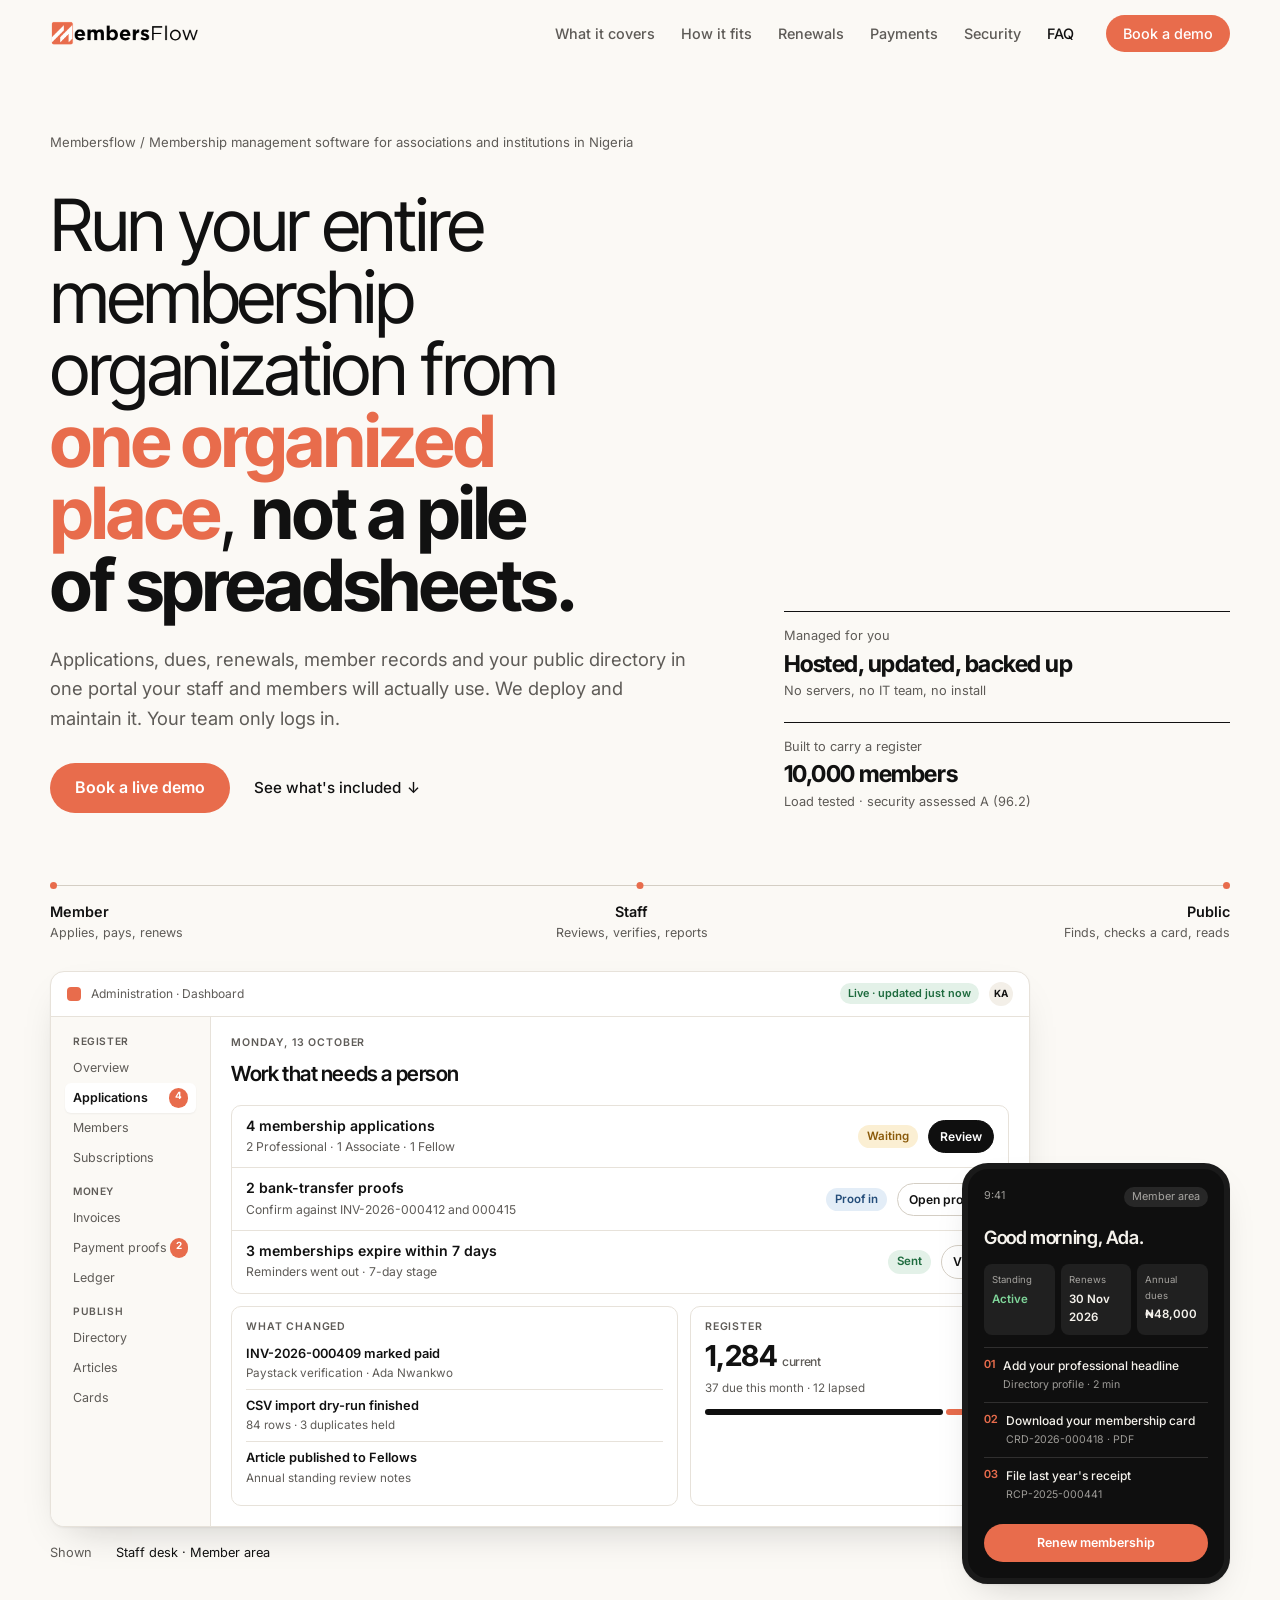
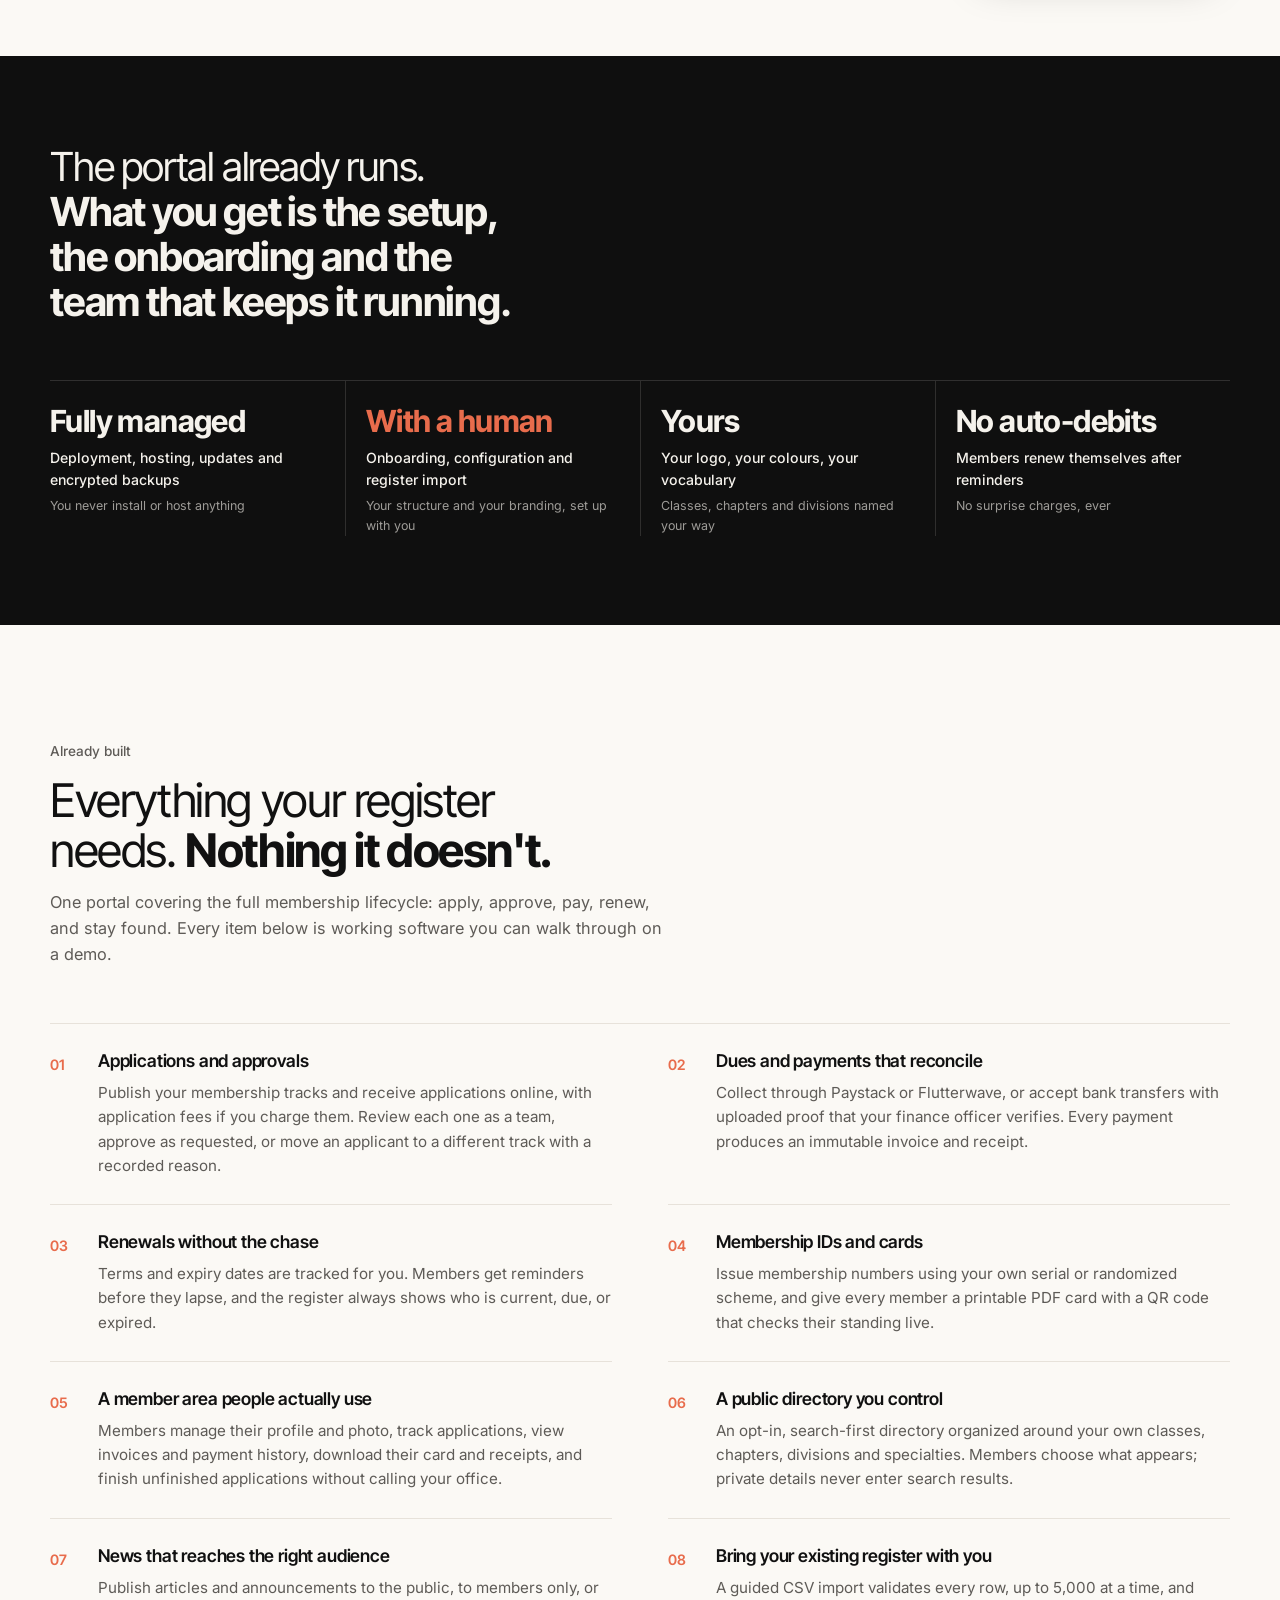
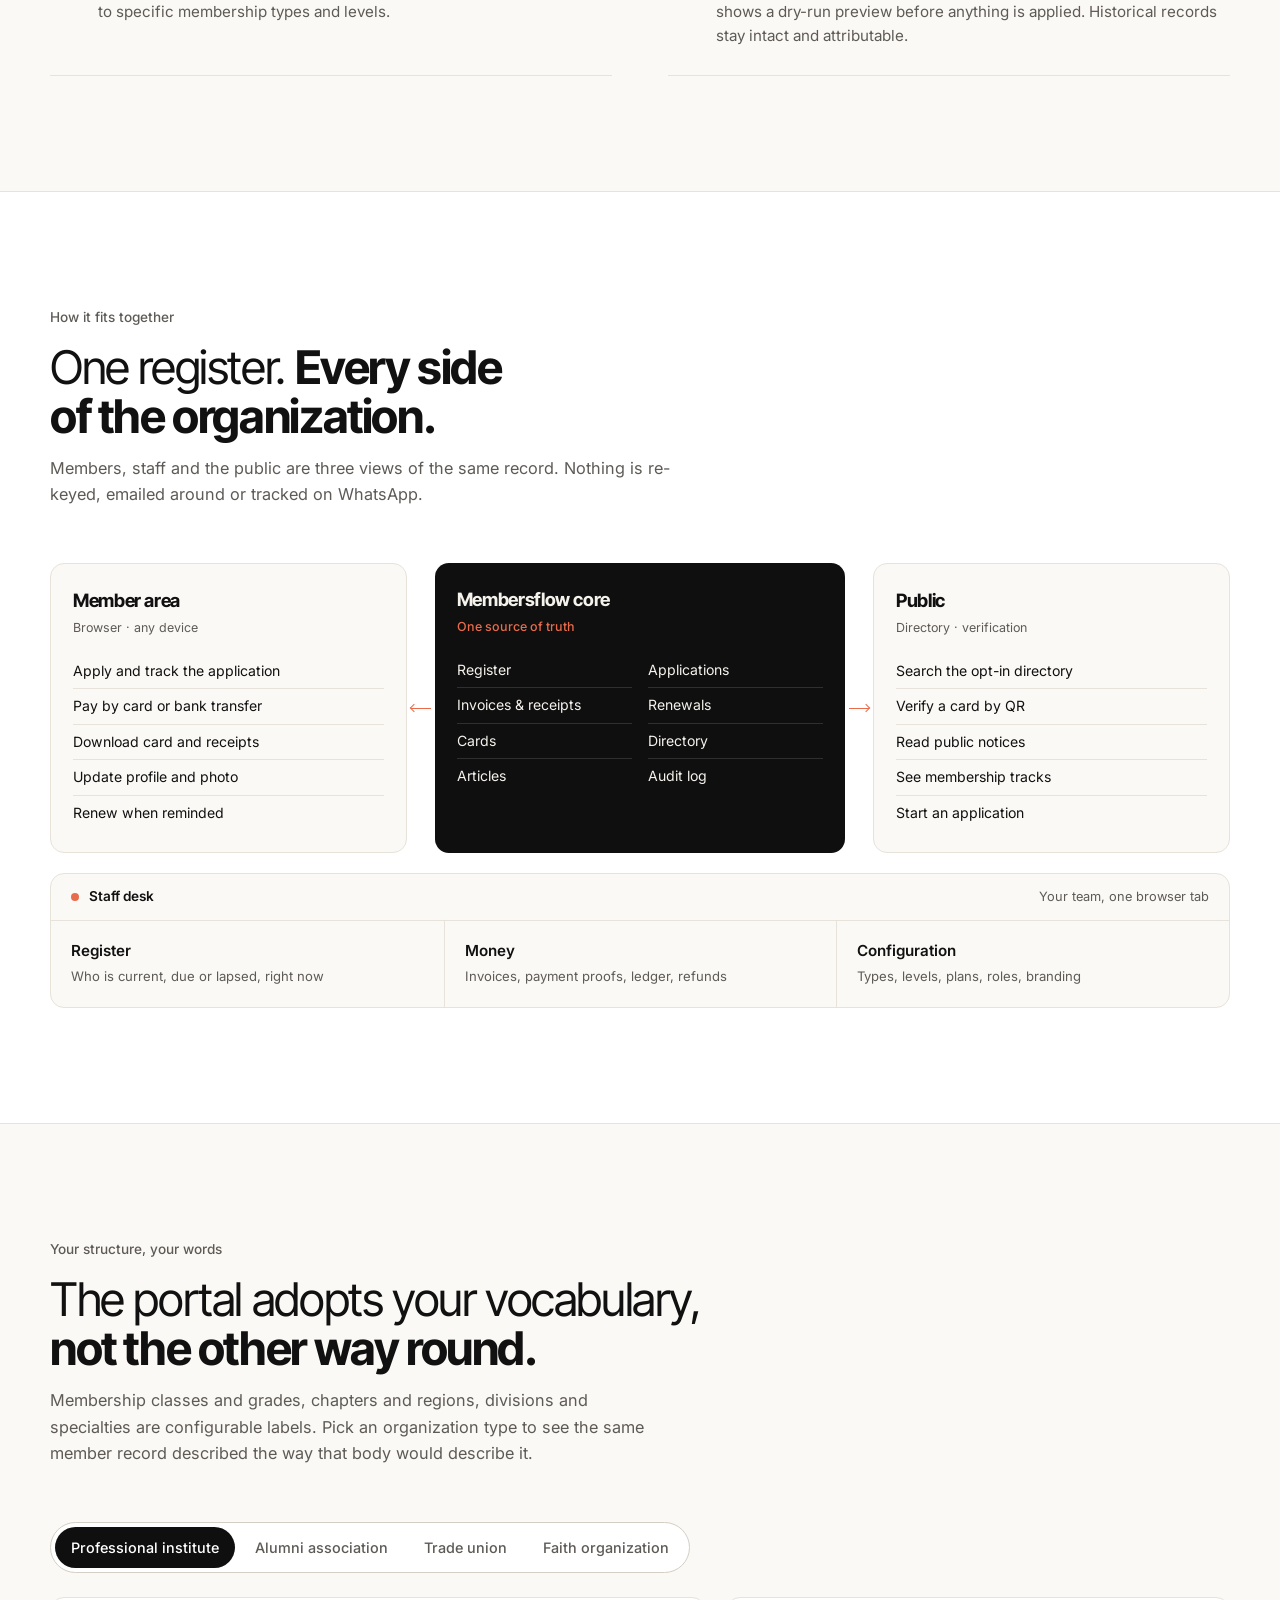
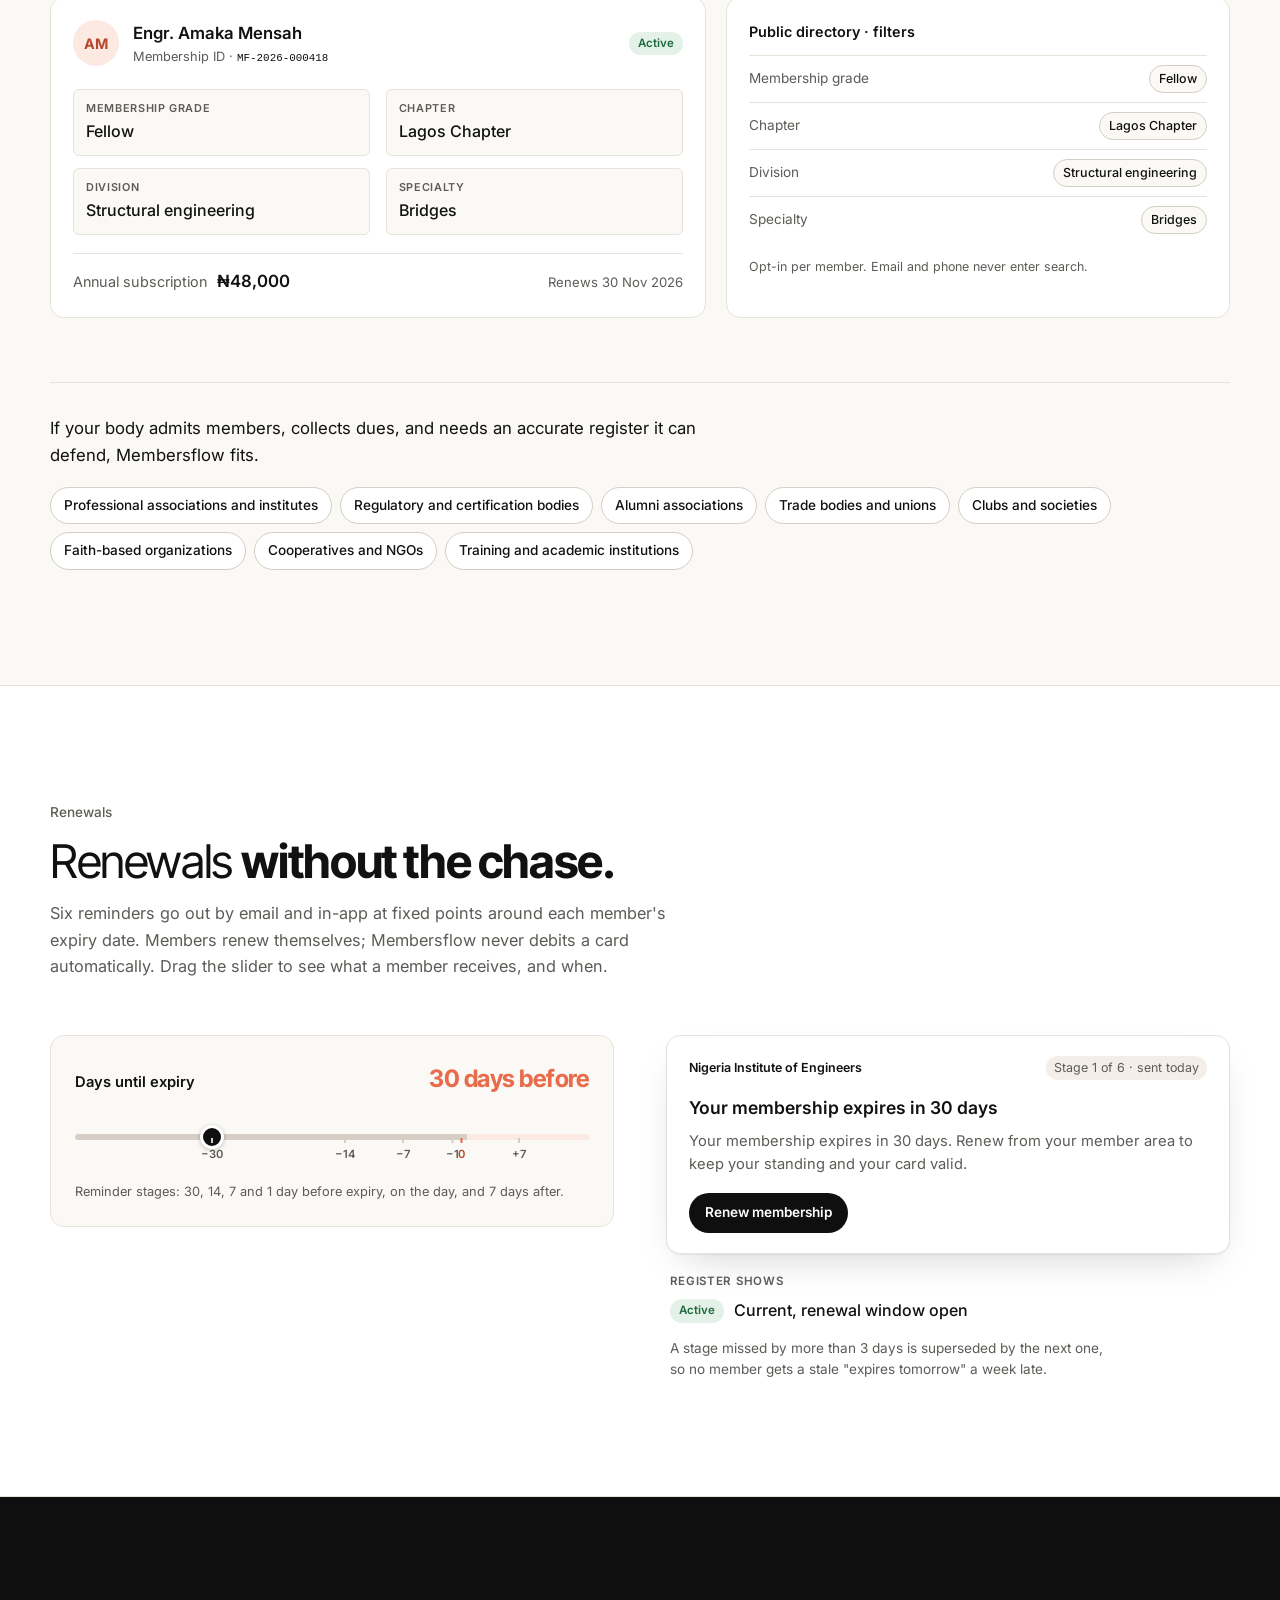
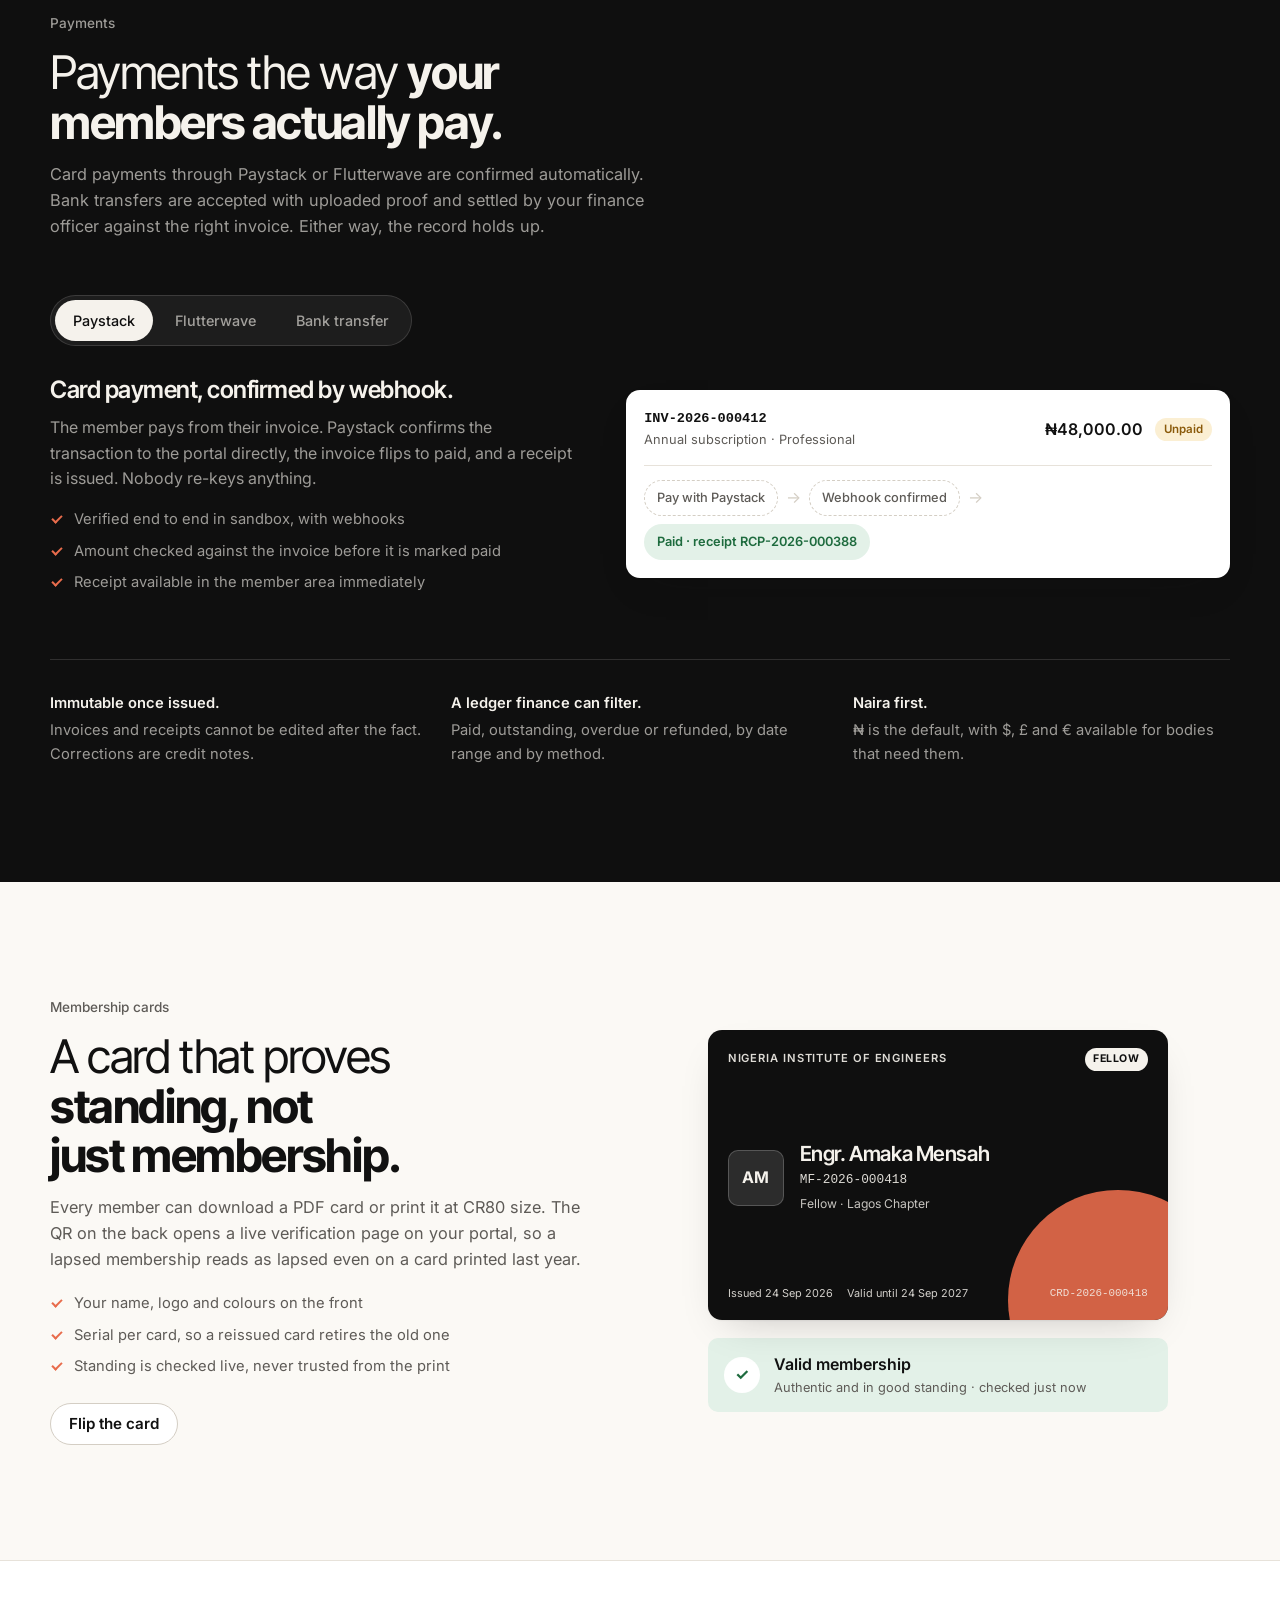
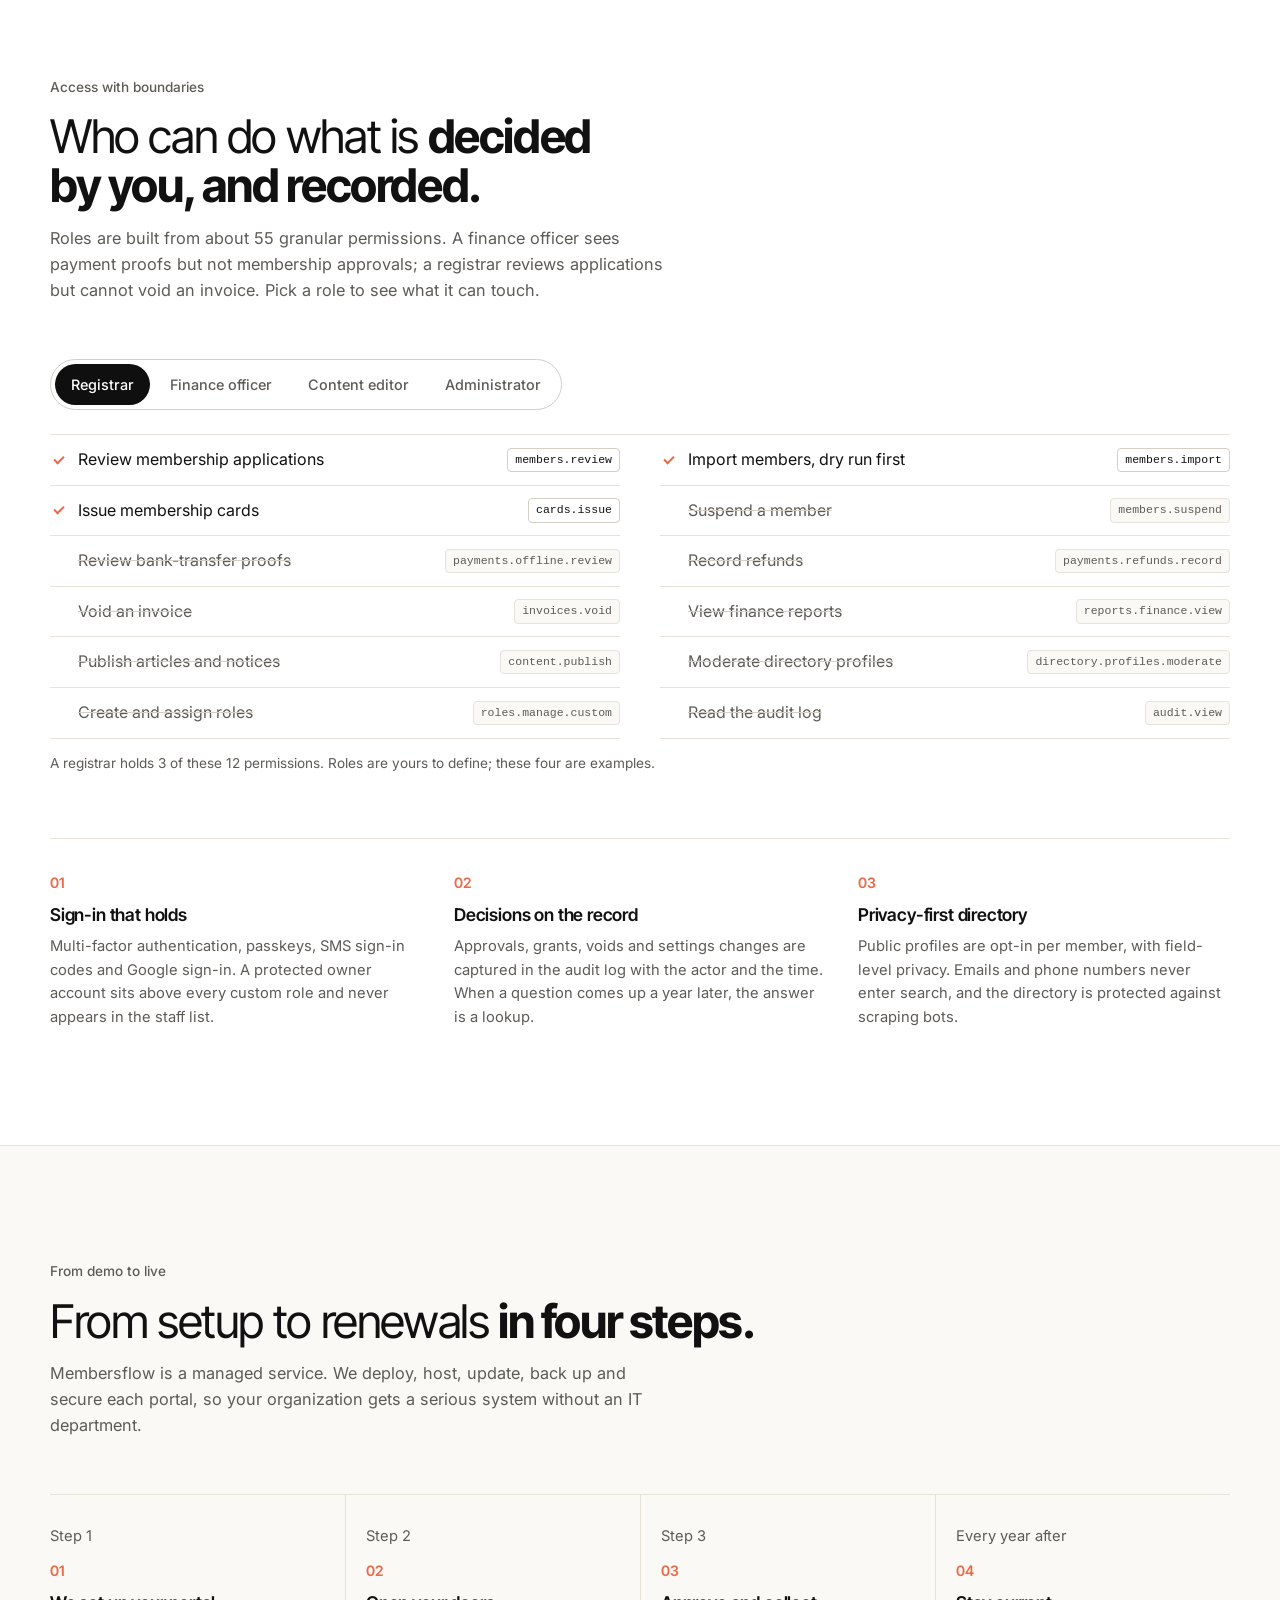
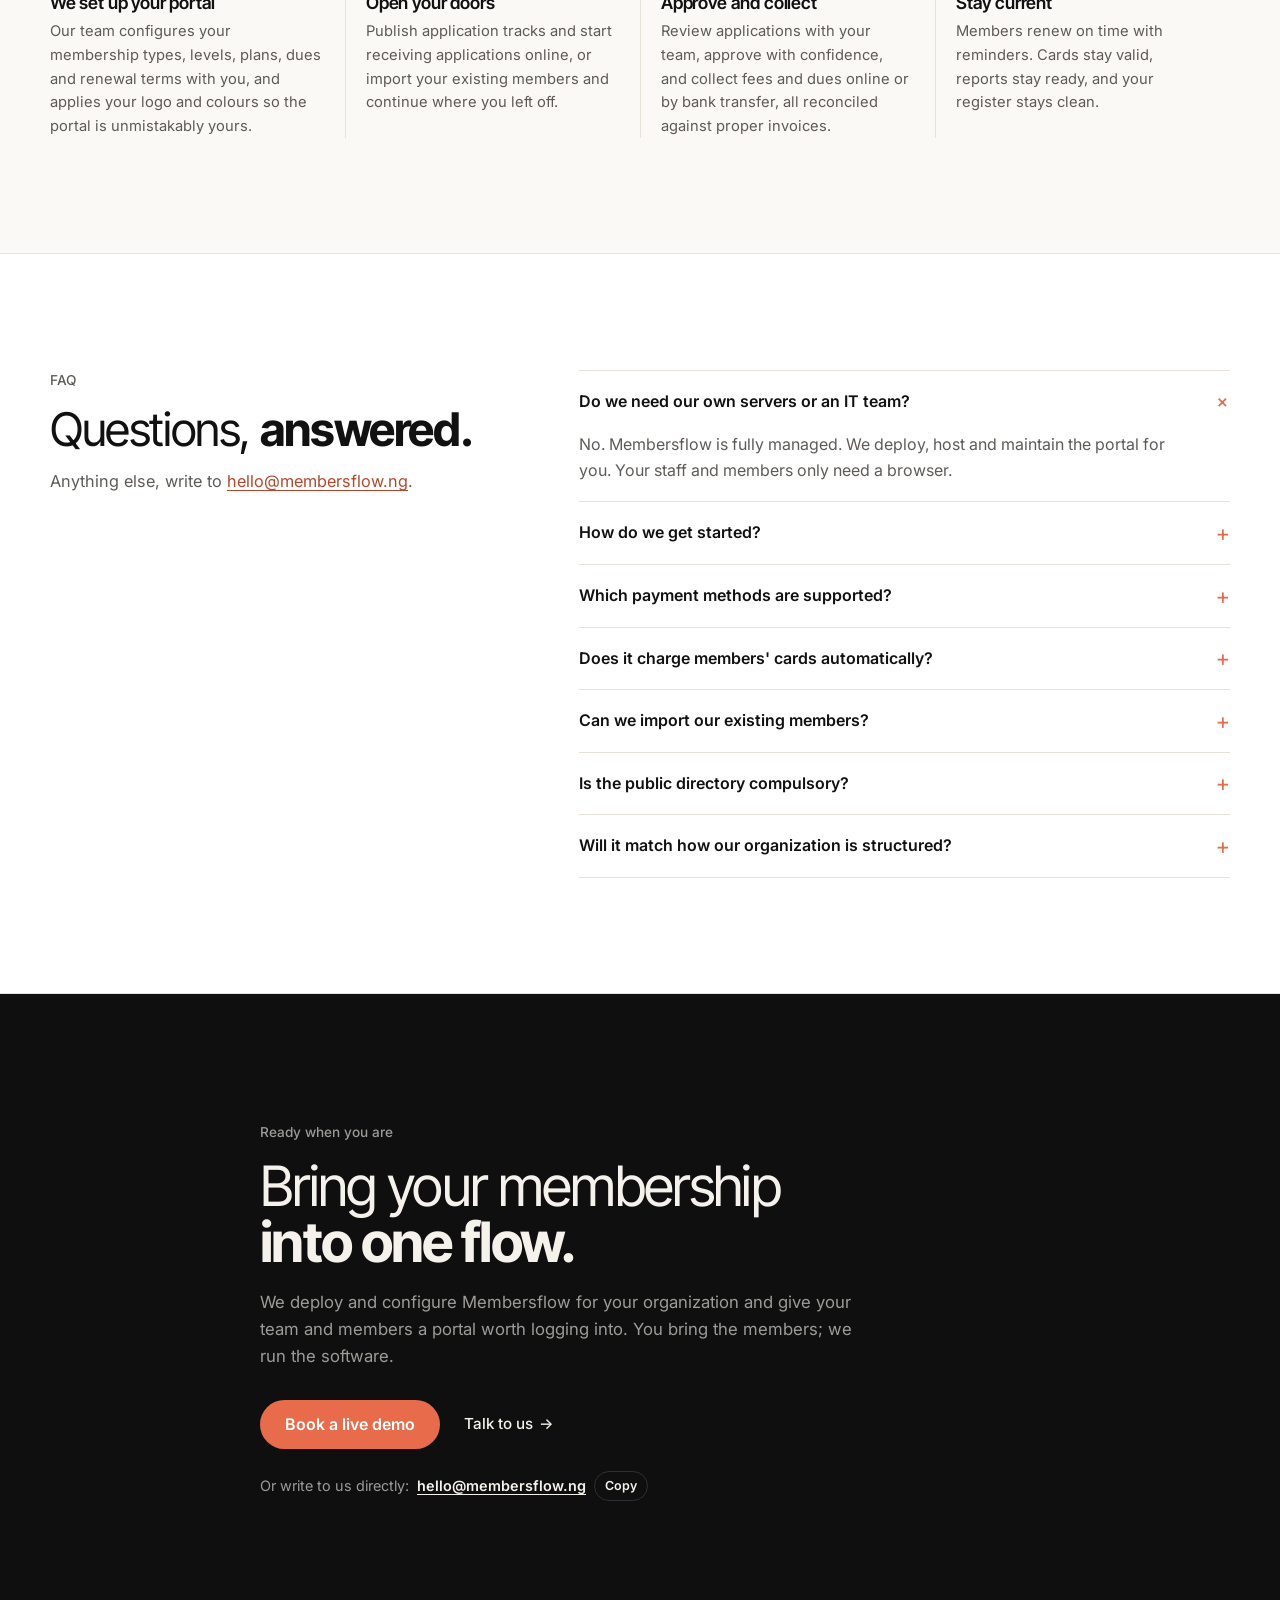
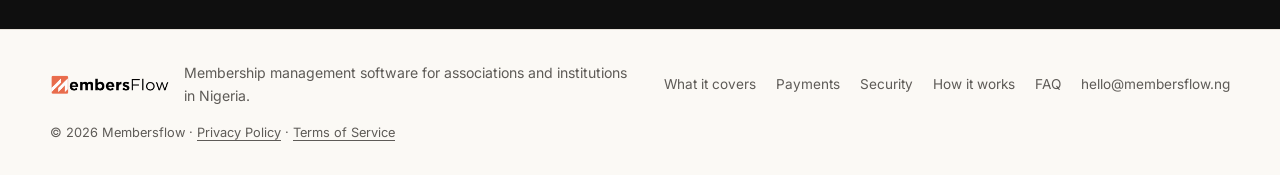
==== commit 5fbc0a63: "Improve search and AI-search readiness Add llms.txt with a plain-text product summary for AI crawler" ====
--- a/index.html
+++ b/index.html
@@ -3,7 +3,15 @@
 <head>
   <meta charset="UTF-8">
   <meta name="viewport" content="width=device-width, initial-scale=1.0">
-  <title>Membersflow — Membership management for organizations and institutions</title>
+  <!-- Google Analytics 4 -->
+  <script async src="https://www.googletagmanager.com/gtag/js?id=G-GSWTX09ESQ"></script>
+  <script>
+    window.dataLayer = window.dataLayer || [];
+    function gtag(){dataLayer.push(arguments);}
+    gtag('js', new Date());
+    gtag('config', 'G-GSWTX09ESQ');
+  </script>
+  <title>Membersflow — Membership management software for associations in Nigeria</title>
   <meta name="description" content="Membersflow is a fully managed membership portal for professional associations and institutions: applications, dues, renewals, membership cards and a public directory in one place. We deploy and maintain it; your team only logs in.">
   <meta name="theme-color" content="#E86C4C">
   <link rel="canonical" href="https://www.membersflow.ng/">
@@ -38,8 +46,23 @@
         "name": "Membersflow",
         "url": "https://www.membersflow.ng/",
         "logo": "https://www.membersflow.ng/assets/img/logo-dark.png",
+        "description": "Membersflow provides fully managed membership management software for professional associations and institutions in Nigeria.",
         "email": "hello@membersflow.ng",
-        "areaServed": "NG"
+        "contactPoint": {
+          "@type": "ContactPoint",
+          "contactType": "sales",
+          "email": "hello@membersflow.ng",
+          "areaServed": "NG",
+          "availableLanguage": "English"
+        },
+        "areaServed": { "@type": "Country", "name": "Nigeria" },
+        "knowsAbout": [
+          "Membership management software",
+          "Association management software",
+          "Membership dues collection",
+          "Membership renewals",
+          "Member directories"
+        ]
       },
       {
         "@type": "WebSite",
@@ -85,7 +108,7 @@
   <link rel="preconnect" href="https://fonts.googleapis.com">
   <link rel="preconnect" href="https://fonts.gstatic.com" crossorigin>
   <link href="https://fonts.googleapis.com/css2?family=Inter+Tight:wght@400;500;600;700&family=Inter:wght@400;500;600&display=swap" rel="stylesheet">
-  <link rel="stylesheet" href="css/style.css?v=3">
+  <link rel="stylesheet" href="css/style.css?v=5">
 </head>
 <body>
   <a class="skip-link" href="#main">Skip to content</a>
@@ -117,7 +140,7 @@
     <!-- ============================== HERO ============================== -->
     <section class="hero" id="top">
       <div class="container">
-        <p class="crumb">Membersflow / Membership portal</p>
+        <p class="crumb">Membersflow / Membership management software for associations and institutions in Nigeria</p>
 
         <div class="hero-grid">
           <div class="hero-copy">
@@ -814,7 +837,7 @@
     <div class="container footer-inner">
       <div class="footer-brand">
         <img src="assets/img/logo-dark.png" width="120" height="36" alt="Membersflow">
-        <span>Membership management for organizations and institutions.</span>
+        <span>Membership management software for associations and institutions in Nigeria.</span>
       </div>
       <nav class="footer-links" aria-label="Footer">
         <a href="#coverage">What it covers</a>
@@ -871,13 +894,6 @@
               <label for="demo-org">Organization</label>
               <input id="demo-org" name="organization" type="text" autocomplete="organization" placeholder="Institute of …" required>
             </div>
-            <div class="demo-field">
-              <label for="demo-phone">Phone <span class="opt">optional</span></label>
-              <input id="demo-phone" name="phone" type="tel" autocomplete="tel" placeholder="+234 800 000 0000">
-            </div>
-          </div>
-
-          <div class="demo-row">
             <div class="demo-field">
               <label for="demo-type">Type of organization</label>
               <select id="demo-type" name="organizationType">
@@ -893,19 +909,31 @@
                 <option>Other</option>
               </select>
             </div>
+          </div>
+
+          <div class="demo-row">
             <div class="demo-field">
-              <label for="demo-members">Current members</label>
-              <select id="demo-members" name="membersRange">
-                <option value="" selected>Select a range</option>
-                <option>Under 100</option>
-                <option>100 – 500</option>
-                <option>500 – 1,000</option>
-                <option>1,000 – 5,000</option>
-                <option>5,000 – 10,000</option>
-                <option>Over 10,000</option>
-                <option>Not sure yet</option>
-              </select>
-            </div>
+              <label for="demo-phone">Phone number</label>
+              <input id="demo-phone" name="phone" type="tel" autocomplete="tel" inputmode="tel" placeholder="+234 800 000 0000" required>
+            </div>
+            <div class="demo-field">
+              <label for="demo-whatsapp">WhatsApp number <span class="opt">if different</span></label>
+              <input id="demo-whatsapp" name="whatsapp" type="tel" inputmode="tel" placeholder="Same as phone">
+            </div>
+          </div>
+
+          <div class="demo-field">
+            <label for="demo-members">Current members</label>
+            <select id="demo-members" name="membersRange">
+              <option value="" selected>Select a range</option>
+              <option>Under 100</option>
+              <option>100 – 500</option>
+              <option>500 – 1,000</option>
+              <option>1,000 – 5,000</option>
+              <option>5,000 – 10,000</option>
+              <option>Over 10,000</option>
+              <option>Not sure yet</option>
+            </select>
           </div>
 
           <div class="demo-field">
@@ -939,6 +967,6 @@
     </div>
   </div>
 
-  <script src="js/main.js?v=3" defer></script>
+  <script src="js/main.js?v=5" defer></script>
 </body>
 </html>
--- a/css/style.css
+++ b/css/style.css
@@ -557,7 +557,8 @@
 .legal-content { max-width: 760px; }
 .legal-section { display: grid; grid-template-columns: 56px 1fr; gap: 4px 16px; padding: 28px 0; border-top: 1px solid var(--line); }
 .legal-section:first-child { border-top: 0; padding-top: 0; }
-.legal-section .step-label { grid-row: span 3; font-family: var(--font-display); font-weight: 600; font-size: 0.9rem; color: var(--accent); padding-top: 4px; }
+.legal-section > * { grid-column: 2; }
+.legal-section .step-label { grid-column: 1; grid-row: 1; font-family: var(--font-display); font-weight: 600; font-size: 0.9rem; color: var(--accent); padding-top: 4px; }
 .legal-section h2 { font-family: var(--font-display); font-weight: 600; font-size: 1.3rem; letter-spacing: -0.02em; line-height: 1.2; }
 .legal-section p, .legal-section li { color: var(--muted); font-size: 0.98rem; }
 .legal-section p { margin-top: 10px; }
@@ -592,6 +593,7 @@
 
 @media (max-width: 860px) {
   .legal-section { grid-template-columns: 1fr; gap: 6px; }
+  .legal-section > * { grid-column: 1; }
   .legal-section .step-label { grid-row: auto; padding-top: 0; }
   .err-grid { grid-template-columns: 1fr; }
   .err-card { max-width: none; }
@@ -614,7 +616,7 @@
 .demo-modal {
   position: relative;
   width: min(100%, 980px); max-height: calc(100vh - 32px); max-height: calc(100dvh - 32px);
-  display: grid; grid-template-columns: 340px 1fr;
+  display: grid; grid-template-columns: 340px 1fr; grid-template-rows: minmax(0, 1fr);
   background: var(--paper); border-radius: 18px; overflow: hidden;
   box-shadow: 0 40px 80px -24px rgba(0, 0, 0, 0.5);
   transform: translateY(12px) scale(0.985);
@@ -647,7 +649,7 @@
 .pulse-dot { width: 8px; height: 8px; border-radius: 50%; background: var(--accent); box-shadow: 0 0 0 0 rgba(232, 108, 76, 0.6); animation: pulse-dot 2s infinite; }
 @keyframes pulse-dot { 0% { box-shadow: 0 0 0 0 rgba(232, 108, 76, 0.6); } 70% { box-shadow: 0 0 0 8px rgba(232, 108, 76, 0); } 100% { box-shadow: 0 0 0 0 rgba(232, 108, 76, 0); } }
 
-.demo-body { padding: 32px 36px 28px; overflow-y: auto; }
+.demo-body { padding: 32px 36px 28px; overflow-y: auto; min-height: 0; -webkit-overflow-scrolling: touch; overscroll-behavior: contain; }
 .demo-form-eyebrow { font-size: 0.82rem; color: var(--muted); }
 .demo-title { font-family: var(--font-display); font-weight: 700; font-size: 1.7rem; letter-spacing: -0.03em; line-height: 1.1; margin-top: 4px; }
 .demo-sub { color: var(--muted); font-size: 0.92rem; margin-top: 8px; max-width: 48ch; }
@@ -695,6 +697,7 @@
 @media (max-width: 600px) {
   .demo-overlay { padding: 0; align-items: end; }
   .demo-modal { max-height: 94vh; max-height: 94dvh; border-radius: 18px 18px 0 0; }
+  .demo-body { padding-bottom: calc(24px + env(safe-area-inset-bottom)); }
   .demo-row { grid-template-columns: 1fr; gap: 0; }
 }
 
